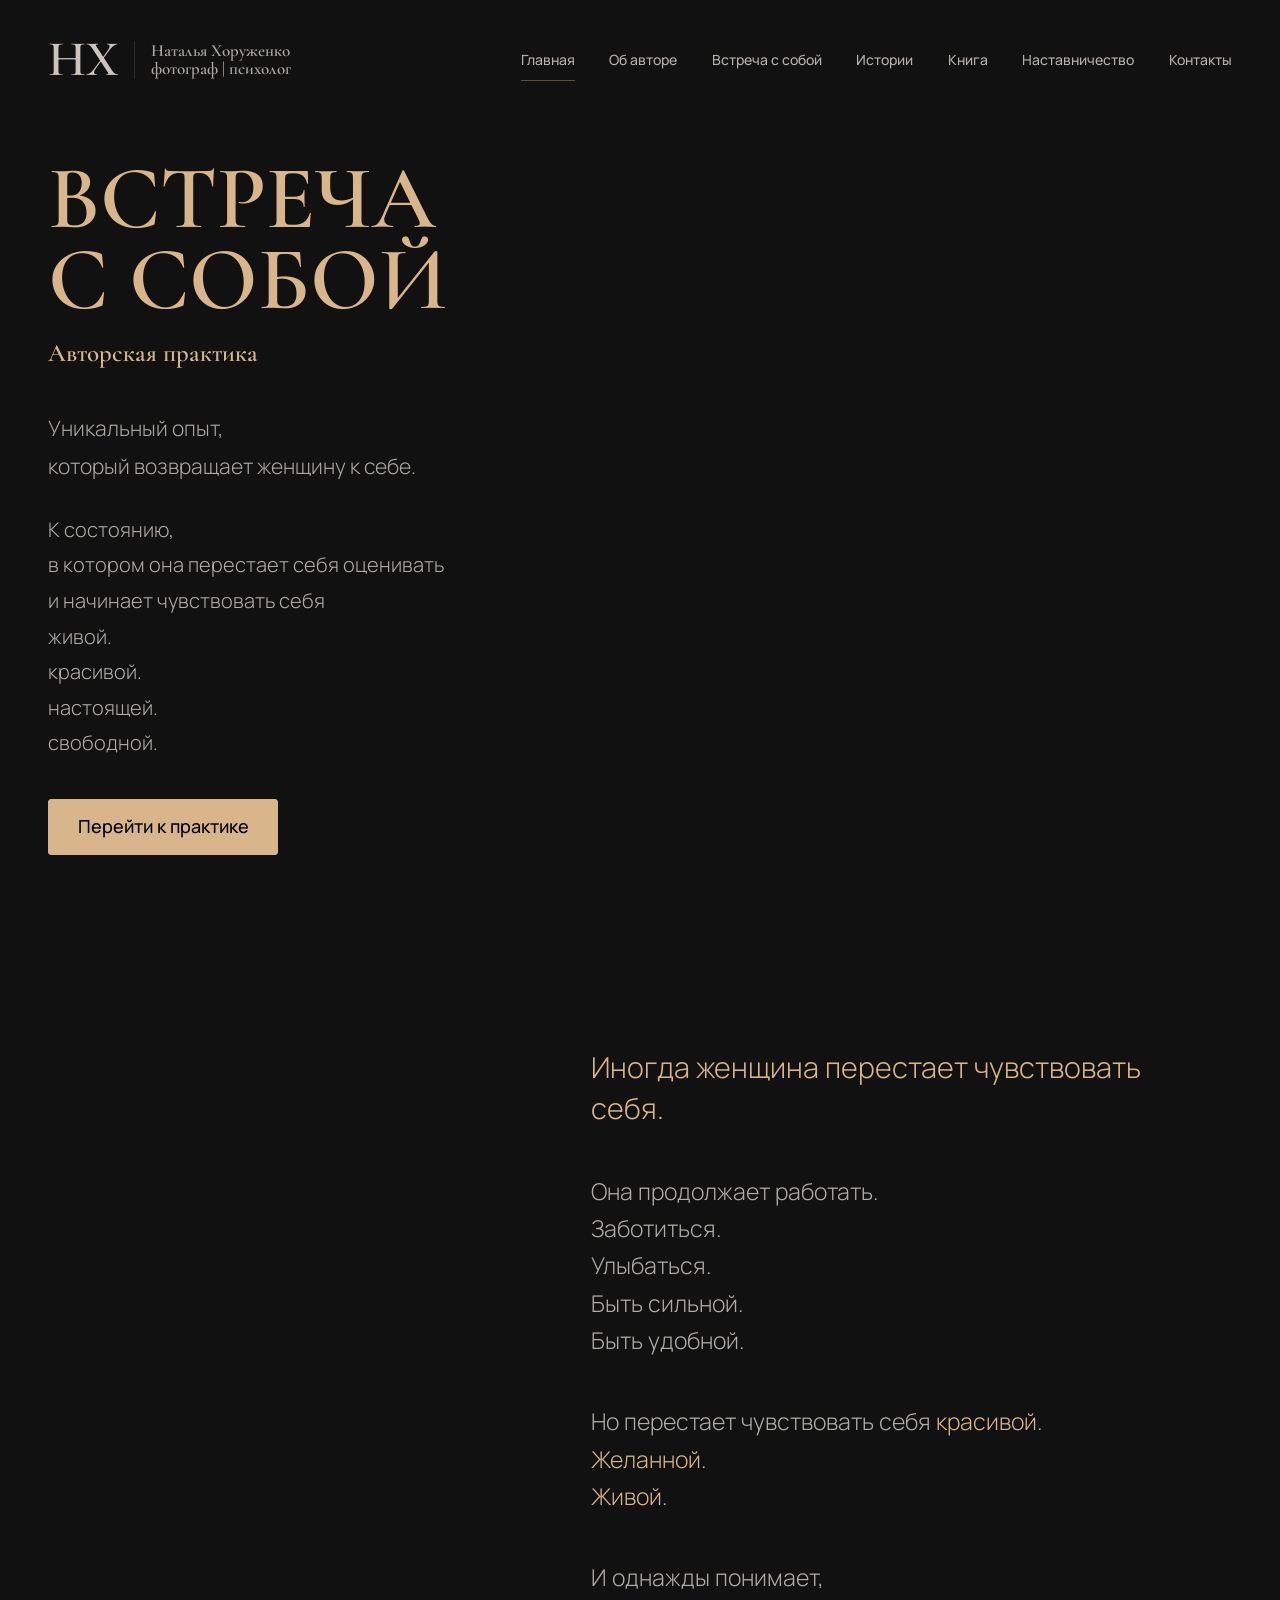
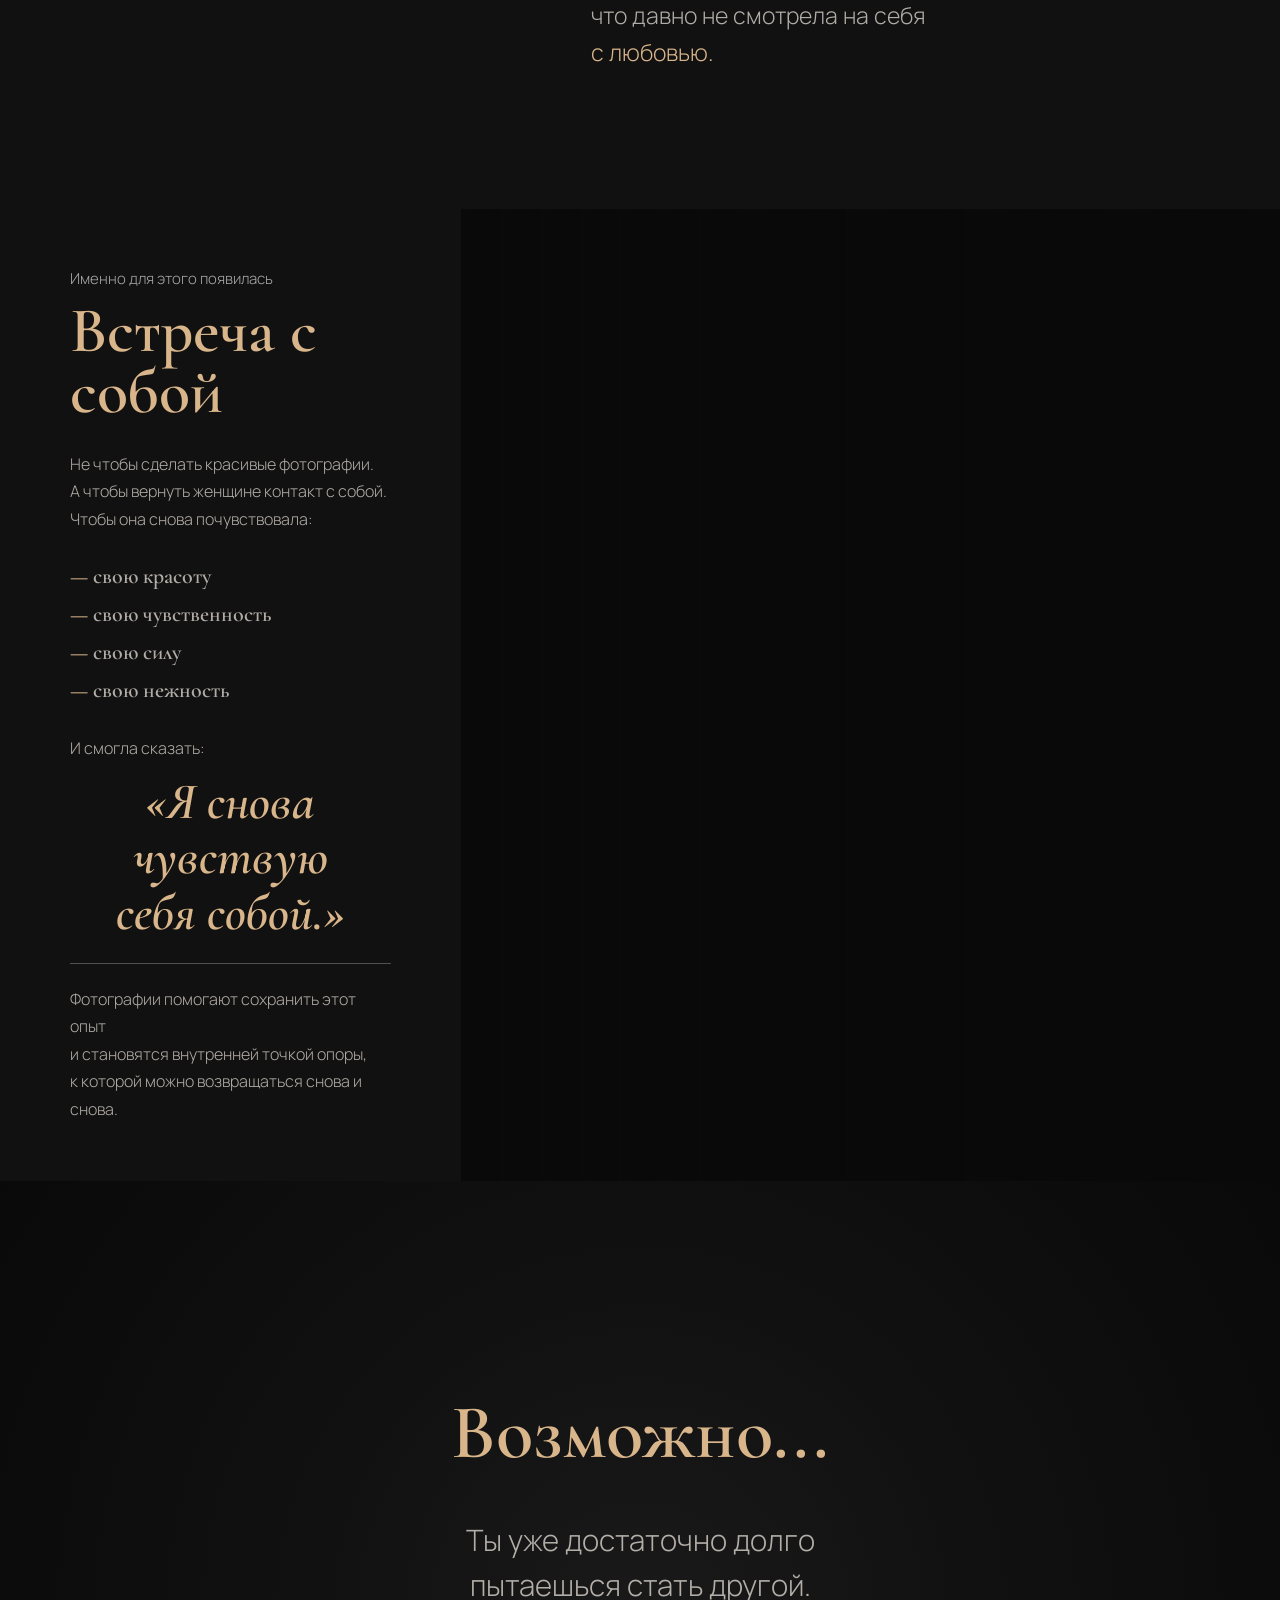
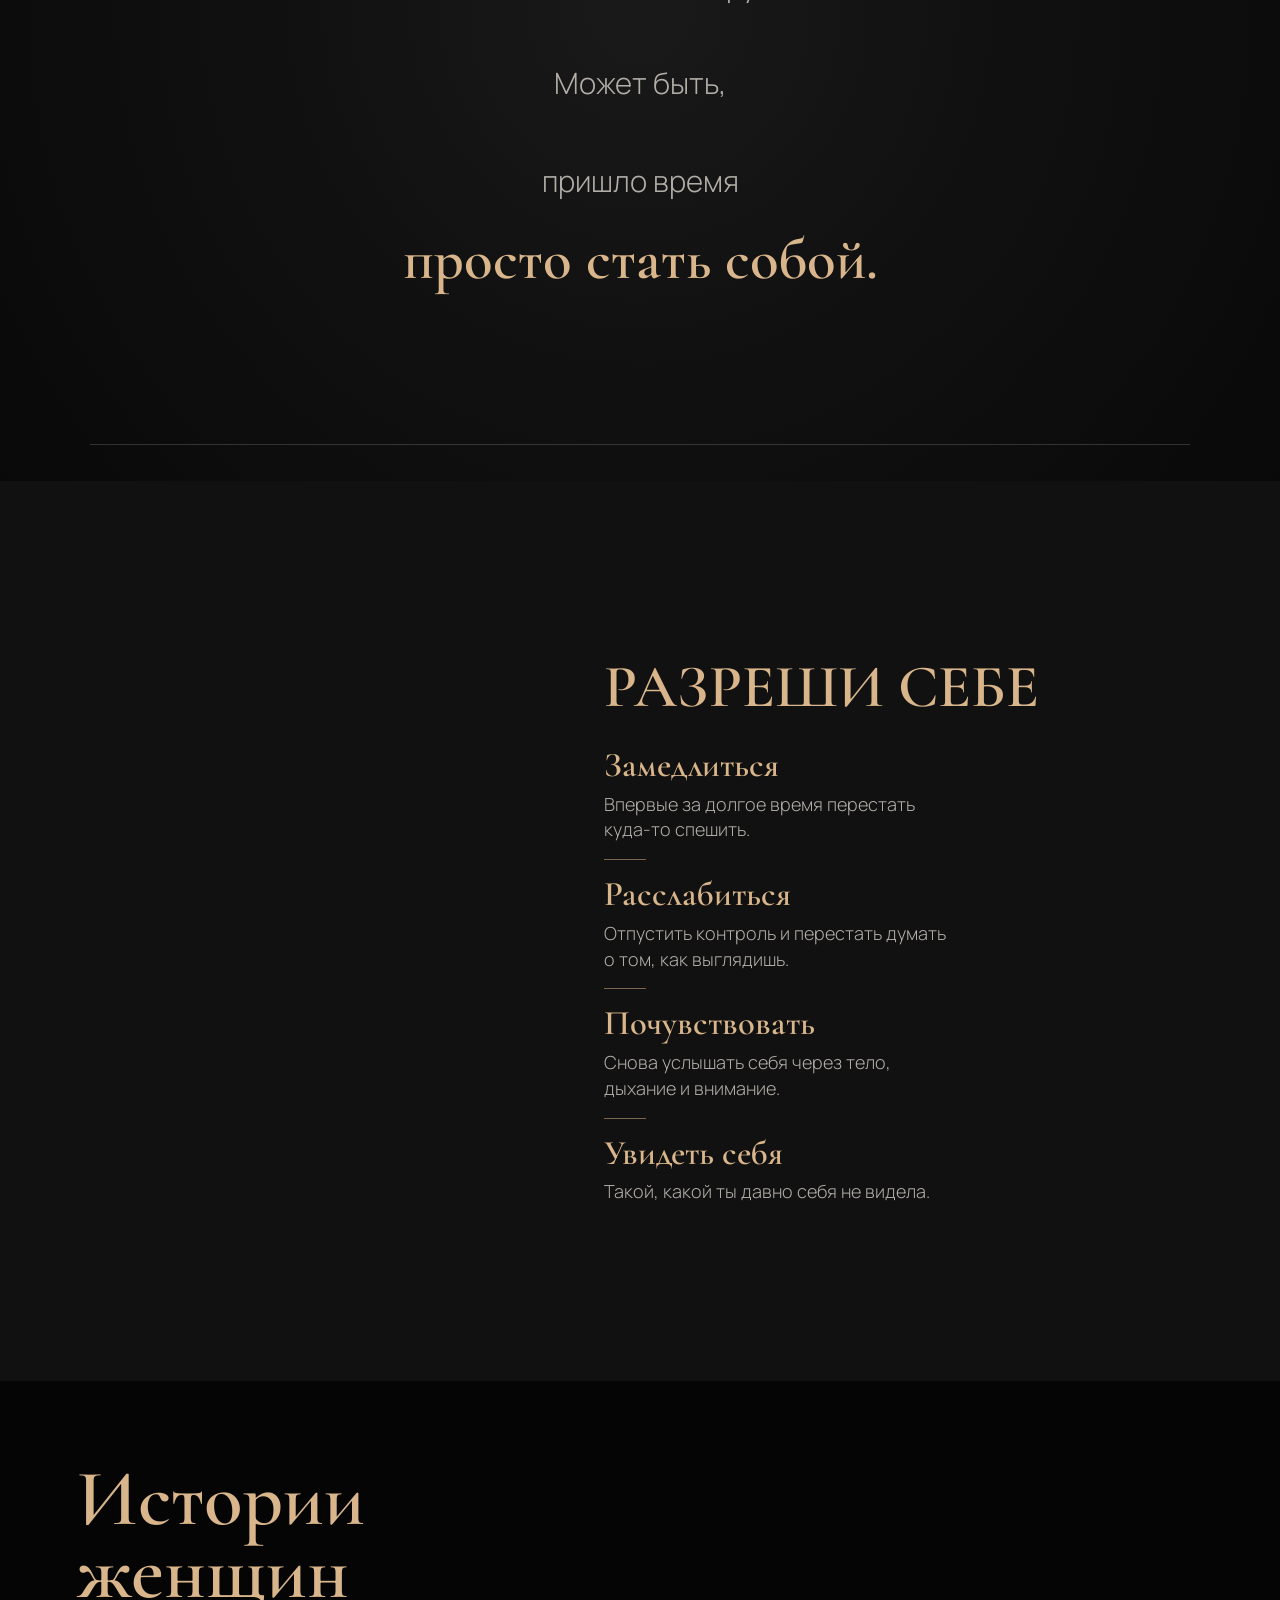
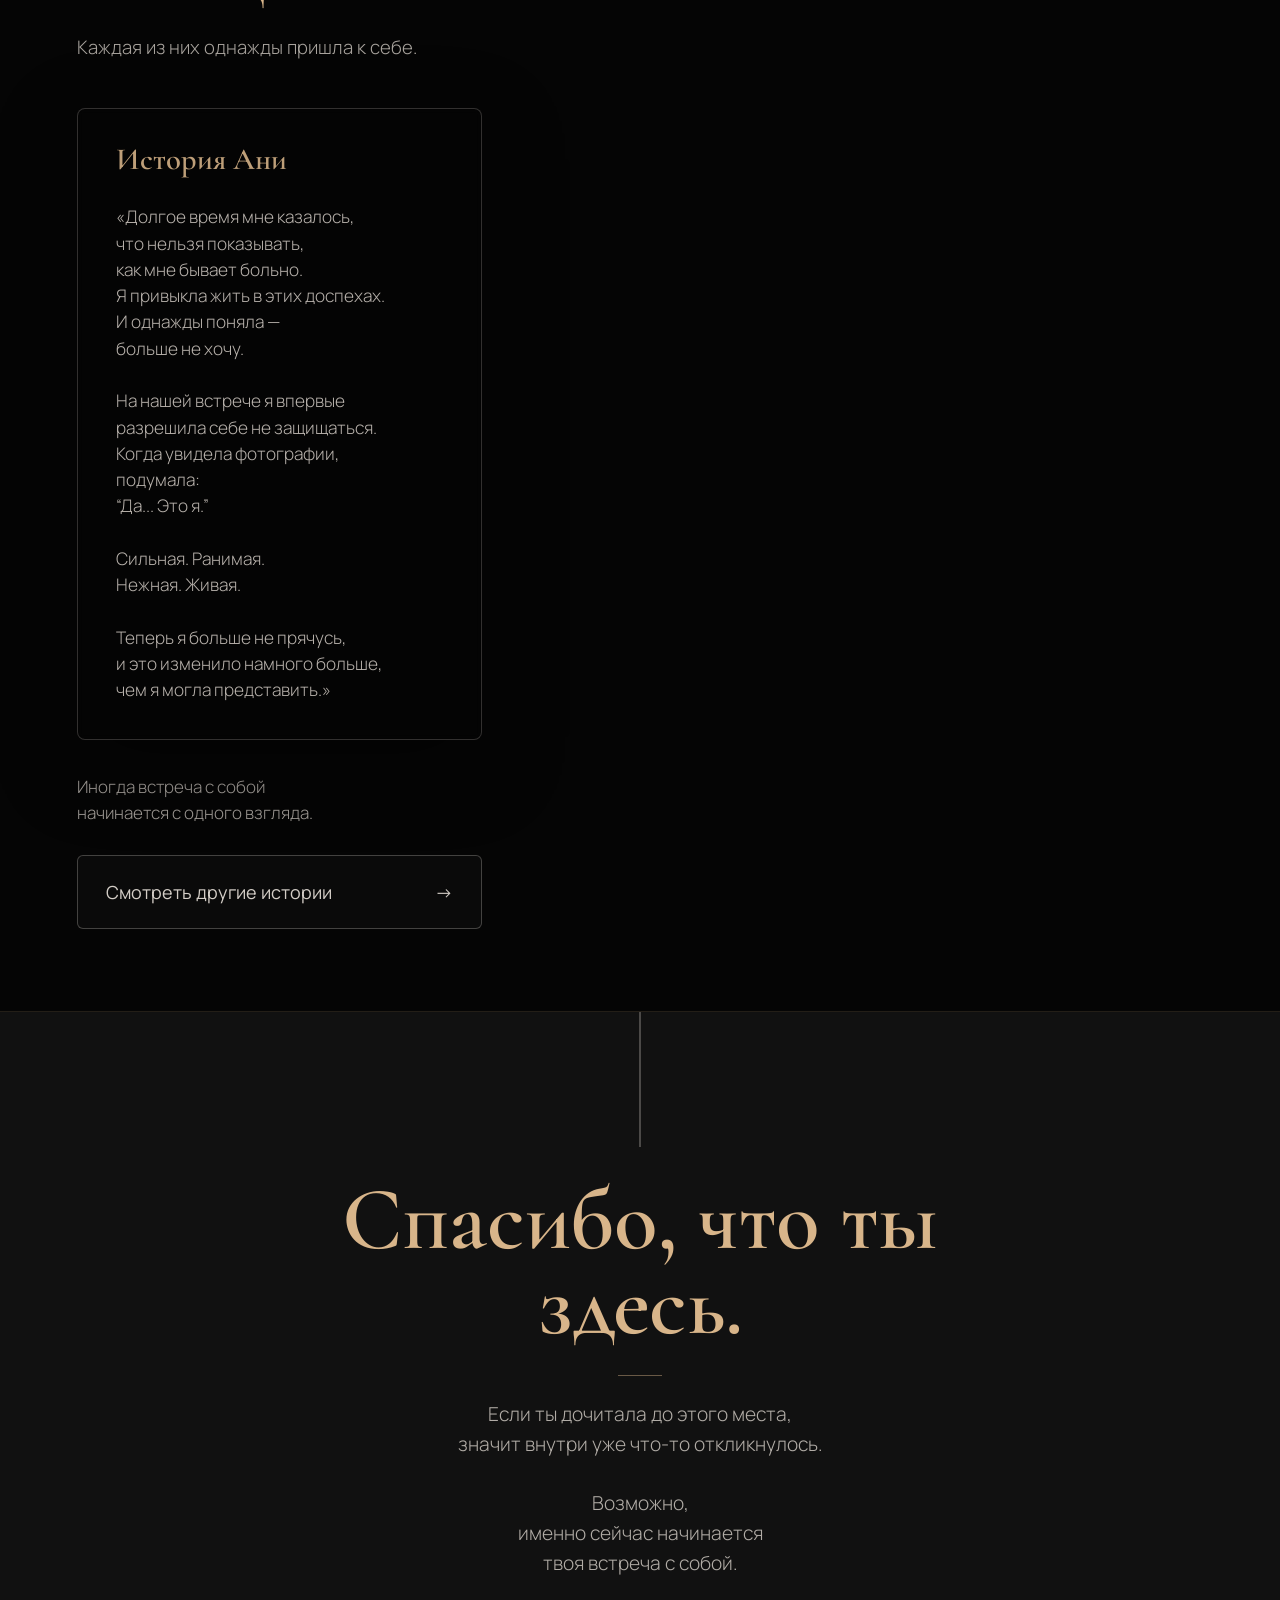
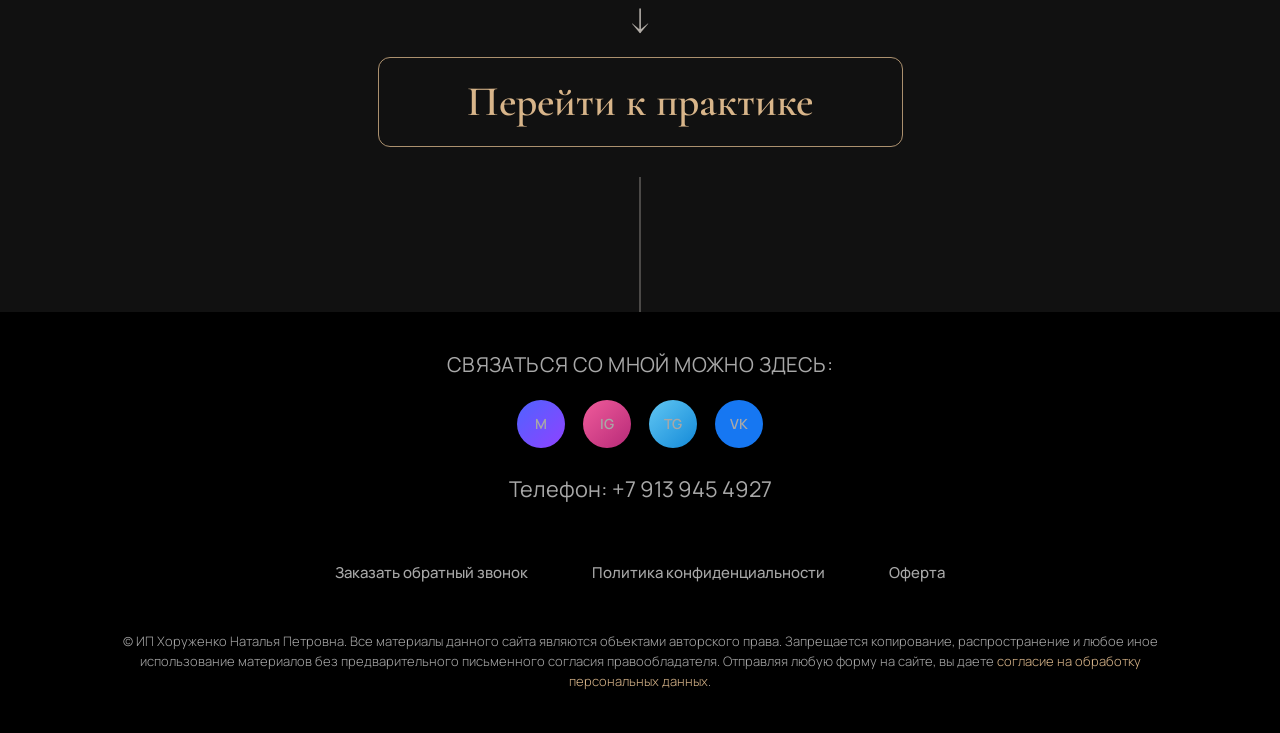
==== index.html @ 52cd9afb "Add files via upload" ====
<!doctype html>
<html lang="ru">
  <head>
    <meta charset="UTF-8" />
    <meta name="viewport" content="width=device-width, initial-scale=1.0" />
    <title>Sait2 | Встреча с собой</title>
    <link rel="preconnect" href="https://fonts.googleapis.com" />
    <link rel="preconnect" href="https://fonts.gstatic.com" crossorigin />
    <link href="https://fonts.googleapis.com/css2?family=Cormorant+Garamond:wght@600;700&family=Manrope:wght@300;400;500&display=swap" rel="stylesheet" />
    <script type="importmap">
      {
        "imports": {
          "react": "https://esm.sh/react@18.3.1",
          "react-dom/client": "https://esm.sh/react-dom@18.3.1/client"
        }
      }
    </script>
    <style>
      :root {
        --graphite: #111111;
        --gold: #d8b58a;
        --milk: #e9e2da;
        --muted: #a8a8a8;
        --line: #2a2a2a;
      }

      * {
        box-sizing: border-box;
      }

      html,
      body,
      #root {
        min-height: 100%;
        margin: 0;
        scroll-behavior: smooth;
      }

      body {
        background: var(--graphite);
        color: rgba(233, 226, 218, 0.84);
        font-family: "Manrope", Arial, sans-serif;
        overflow-x: hidden;
        overflow-y: auto;
      }

      a,
      button {
        font: inherit;
      }

      .site {
        background: var(--graphite);
        overflow-x: hidden;
      }

      .page {
        position: relative;
        min-height: 100vh;
        min-height: 100svh;
        overflow: hidden;
        background: var(--graphite);
      }

      .video-wrap,
      .video-wrap video,
      .video-wrap::after {
        position: absolute;
        inset: 0;
      }

      .video-wrap video {
        width: 100%;
        height: 100%;
        object-fit: cover;
        object-position: 52% 50%;
        filter: grayscale(1) contrast(1.08) brightness(0.8);
        transform: scale(1.02);
      }

      .video-wrap::after {
        content: "";
        background:
          linear-gradient(90deg, rgba(17, 17, 17, 0.96) 0%, rgba(17, 17, 17, 0.72) 30%, rgba(17, 17, 17, 0.26) 60%, rgba(17, 17, 17, 0.16) 100%),
          linear-gradient(180deg, rgba(17, 17, 17, 0.58) 0%, rgba(17, 17, 17, 0.22) 42%, rgba(17, 17, 17, 0.76) 100%);
      }

      .shell {
        position: relative;
        z-index: 1;
        min-height: 100vh;
        min-height: 100svh;
        padding: 38px 48px 54px;
        display: flex;
        flex-direction: column;
      }

      .header {
        display: grid;
        grid-template-columns: minmax(190px, 0.5fr) minmax(620px, 1.5fr);
        align-items: center;
        gap: 24px;
      }

      .brand {
        display: flex;
        align-items: center;
        gap: 16px;
        min-width: 0;
      }

      .mark {
        font-family: "Cormorant Garamond", Georgia, serif;
        font-size: clamp(38px, 4vw, 50px);
        font-weight: 600;
        line-height: 0.86;
        color: rgba(233, 226, 218, 0.86);
        letter-spacing: 0;
      }

      .brand-line {
        width: 1px;
        height: 38px;
        background: var(--line);
      }

      .brand-text {
        color: rgba(233, 226, 218, 0.72);
        font-family: "Cormorant Garamond", Georgia, serif;
        font-size: 17px;
        font-weight: 600;
        line-height: 1.05;
        max-width: 168px;
      }

      .nav {
        display: flex;
        justify-content: flex-end;
        align-items: center;
        gap: clamp(16px, 2.7vw, 48px);
      }

      .nav a {
        position: relative;
        color: rgba(233, 226, 218, 0.76);
        text-decoration: none;
        font-size: 14px;
        font-weight: 500;
        white-space: nowrap;
        transition: color 180ms ease;
      }

      .nav a:hover,
      .nav a:focus-visible {
        color: var(--gold);
      }

      .nav a:first-child::after {
        content: "";
        position: absolute;
        left: 0;
        right: 0;
        bottom: -12px;
        height: 1px;
        background: rgba(216, 181, 138, 0.38);
      }

      .hero {
        flex: 1;
        display: flex;
        align-items: center;
        padding-top: 78px;
      }

      .content {
        width: min(520px, 100%);
      }

      h1 {
        margin: 0 0 18px;
        color: var(--gold);
        font-family: "Cormorant Garamond", Georgia, serif;
        font-size: clamp(72px, 7vw, 96px);
        font-weight: 600;
        line-height: 0.9;
        letter-spacing: 0;
        text-transform: uppercase;
      }

      .subtitle {
        margin: 0 0 42px;
        color: var(--gold);
        font-family: "Cormorant Garamond", Georgia, serif;
        font-size: 25px;
        font-weight: 600;
        line-height: 1.2;
      }

      .lead {
        margin: 0 0 26px;
        color: rgba(233, 226, 218, 0.72);
        font-size: 21px;
        font-weight: 300;
        line-height: 1.8;
      }

      .poem {
        margin: 0 0 38px;
        color: rgba(233, 226, 218, 0.74);
        font-size: 20px;
        font-weight: 300;
        line-height: 1.78;
      }

      .story-button {
        display: inline-flex;
        align-items: center;
        justify-content: center;
        min-width: 230px;
        min-height: 56px;
        padding: 15px 28px;
        border: 1px solid var(--gold);
        border-radius: 3px;
        color: #000000;
        background: var(--gold);
        text-decoration: none;
        font-size: 18px;
        font-weight: 500;
        line-height: 1.2;
        transition: background 180ms ease, border-color 180ms ease;
      }

      .story-button:hover {
        background: #e2c49e;
        border-color: #e2c49e;
      }

      .story-section {
        position: relative;
        min-height: 100vh;
        min-height: 100svh;
        overflow: hidden;
        background: var(--graphite);
        display: flex;
        align-items: center;
        padding: 96px 48px;
      }

      .story-section::before {
        content: "";
        position: absolute;
        inset: 0;
        background-image: url("img/IMG_0503.jpg");
        background-size: cover;
        background-position: 50% 50%;
        filter: grayscale(1) contrast(1.04) brightness(0.72);
        transform: scale(1.01);
      }

      .story-section::after {
        content: "";
        position: absolute;
        inset: 0;
        background:
          linear-gradient(90deg, rgba(17, 17, 17, 0.16) 0%, rgba(17, 17, 17, 0.3) 34%, rgba(17, 17, 17, 0.82) 58%, rgba(17, 17, 17, 0.98) 100%),
          linear-gradient(180deg, rgba(17, 17, 17, 0.34) 0%, rgba(17, 17, 17, 0.14) 42%, rgba(17, 17, 17, 0.46) 100%);
      }

      .story-panel {
        position: relative;
        z-index: 1;
        width: min(590px, 100%);
        margin-left: auto;
        margin-right: 4vw;
        color: rgba(233, 226, 218, 0.74);
      }

      .story-section.with-animation .story-panel {
        opacity: 0;
        transform: translateY(38px);
        transition: opacity 900ms ease, transform 900ms ease;
      }

      .story-section.is-visible .story-panel {
        opacity: 1;
        transform: translateY(0);
      }

      .story-title {
        margin: 0 0 44px;
        color: var(--gold);
        font-family: "Manrope", Arial, sans-serif;
        font-size: clamp(27px, 2.25vw, 36px);
        font-weight: 300;
        line-height: 1.42;
      }

      .story-text {
        margin: 0;
        color: rgba(233, 226, 218, 0.74);
        font-size: clamp(22px, 1.8vw, 30px);
        font-weight: 300;
        line-height: 1.62;
      }

      .story-text + .story-text {
        margin-top: 44px;
      }

      .gold-line {
        color: var(--gold);
      }

      .practice-section {
        position: relative;
        min-height: 100vh;
        min-height: 100svh;
        overflow: hidden;
        background: var(--graphite);
        display: grid;
        grid-template-columns: minmax(390px, 36%) minmax(720px, 64%);
      }

      .practice-copy {
        position: relative;
        z-index: 1;
        display: flex;
        flex-direction: column;
        justify-content: center;
        padding: 58px 70px 58px 70px;
        background:
          linear-gradient(90deg, rgba(17, 17, 17, 1) 0%, rgba(17, 17, 17, 0.98) 78%, rgba(17, 17, 17, 0.86) 100%);
      }

      .practice-kicker {
        margin: 0 0 10px;
        color: var(--muted);
        font-size: 15px;
        font-weight: 300;
        line-height: 1.6;
      }

      .practice-title {
        margin: 0 0 28px;
        color: var(--gold);
        font-family: "Cormorant Garamond", Georgia, serif;
        font-size: clamp(56px, 5vw, 72px);
        font-weight: 600;
        line-height: 0.95;
      }

      .practice-text {
        margin: 0;
        color: rgba(233, 226, 218, 0.74);
        font-size: 16px;
        font-weight: 300;
        line-height: 1.72;
      }

      .practice-list {
        margin: 25px 0 26px;
        padding: 0;
        list-style: none;
        color: rgba(233, 226, 218, 0.74);
        font-family: "Cormorant Garamond", Georgia, serif;
        font-size: 22px;
        font-weight: 600;
        line-height: 1.72;
      }

      .practice-list li::before {
        content: "— ";
        color: var(--gold);
      }

      .practice-quote {
        width: min(440px, 100%);
        margin: 12px 0 22px;
        color: var(--gold);
        font-family: "Cormorant Garamond", Georgia, serif;
        font-size: clamp(42px, 4vw, 58px);
        font-weight: 600;
        font-style: italic;
        line-height: 1.08;
        text-align: center;
      }

      .practice-divider {
        width: min(100%, 500px);
        height: 1px;
        margin: 0 0 22px;
        background: rgba(233, 226, 218, 0.3);
      }

      .practice-image {
        position: relative;
        min-height: 100%;
        background-image: url("img/DSC08031.jpg");
        background-color: var(--graphite);
        background-size: auto 100%;
        background-repeat: no-repeat;
        background-position: right center;
        filter: grayscale(1) contrast(1.05) brightness(0.78);
      }

      .practice-image::after {
        content: "";
        position: absolute;
        inset: 0;
        background:
          linear-gradient(90deg, rgba(17, 17, 17, 0.62) 0%, rgba(17, 17, 17, 0.2) 34%, rgba(17, 17, 17, 0.08) 64%, rgba(17, 17, 17, 0.2) 100%),
          linear-gradient(180deg, rgba(17, 17, 17, 0.16) 0%, rgba(17, 17, 17, 0.02) 42%, rgba(17, 17, 17, 0.34) 100%);
      }

      .practice-section.with-animation .practice-copy {
        opacity: 0;
        transform: translateX(-34px);
        transition: opacity 900ms ease, transform 900ms ease;
      }

      .practice-section.with-animation .practice-image {
        opacity: 0.78;
        transform: scale(1.035);
        transition: opacity 1100ms ease, transform 1100ms ease;
      }

      .practice-section.is-visible .practice-copy,
      .practice-section.is-visible .practice-image {
        opacity: 1;
        transform: translateX(0) scale(1);
      }

      .reflection-section {
        position: relative;
        min-height: 100vh;
        min-height: 100svh;
        overflow: hidden;
        background:
          radial-gradient(circle at 50% 48%, rgba(42, 42, 42, 0.34) 0%, rgba(17, 17, 17, 0.82) 42%, #090909 100%),
          var(--graphite);
        display: flex;
        align-items: center;
        justify-content: center;
        padding: 96px 48px 72px;
      }

      .reflection-inner {
        position: relative;
        width: min(760px, 100%);
        text-align: center;
      }

      .reflection-title {
        margin: 0 0 48px;
        color: var(--gold);
        font-family: "Cormorant Garamond", Georgia, serif;
        font-size: clamp(64px, 6vw, 86px);
        font-weight: 600;
        line-height: 0.95;
      }

      .reflection-text {
        margin: 0;
        color: rgba(233, 226, 218, 0.74);
        font-size: clamp(27px, 2.3vw, 34px);
        font-weight: 300;
        line-height: 1.55;
      }

      .reflection-text + .reflection-text {
        margin-top: 52px;
      }

      .reflection-final {
        margin: 26px 0 0;
        color: var(--gold);
        font-family: "Cormorant Garamond", Georgia, serif;
        font-size: clamp(50px, 4.6vw, 68px);
        font-weight: 600;
        line-height: 1.02;
      }

      .reflection-line {
        position: absolute;
        left: 7vw;
        right: 7vw;
        bottom: 36px;
        height: 1px;
        background: rgba(233, 226, 218, 0.18);
      }

      .reflection-section.with-animation .reflection-inner {
        opacity: 0;
        transform: translateY(32px);
        transition: opacity 900ms ease, transform 900ms ease;
      }

      .reflection-section.is-visible .reflection-inner {
        opacity: 1;
        transform: translateY(0);
      }

      .permission-section {
        position: relative;
        min-height: 100vh;
        min-height: 100svh;
        overflow: hidden;
        background: var(--graphite);
        display: flex;
        align-items: center;
        justify-content: flex-end;
        padding: 58px 70px;
      }

      .permission-video,
      .permission-section::after {
        position: absolute;
        inset: 0;
      }

      .permission-video {
        width: 100%;
        height: 100%;
        object-fit: cover;
        object-position: 38% 50%;
        filter: grayscale(1) contrast(1.06) brightness(0.72);
      }

      .permission-section::after {
        content: "";
        background:
          linear-gradient(90deg, rgba(17, 17, 17, 0.1) 0%, rgba(17, 17, 17, 0.26) 36%, rgba(17, 17, 17, 0.88) 58%, rgba(17, 17, 17, 0.98) 100%),
          linear-gradient(180deg, rgba(17, 17, 17, 0.34) 0%, rgba(17, 17, 17, 0.1) 42%, rgba(17, 17, 17, 0.46) 100%);
      }

      .permission-panel {
        position: relative;
        z-index: 1;
        width: min(510px, 100%);
        margin-right: 7.5vw;
      }

      .permission-title {
        margin: 0 0 32px;
        color: var(--gold);
        font-family: "Cormorant Garamond", Georgia, serif;
        font-size: clamp(52px, 4.7vw, 68px);
        font-weight: 600;
        line-height: 0.95;
        letter-spacing: 0;
        text-transform: uppercase;
      }

      .permission-item {
        margin: 0;
      }

      .permission-item + .permission-item {
        margin-top: 18px;
      }

      .permission-divider {
        width: 42px;
        height: 1px;
        margin: 16px 0;
        background: rgba(216, 181, 138, 0.52);
      }

      .permission-heading {
        margin: 0 0 8px;
        color: var(--gold);
        font-family: "Cormorant Garamond", Georgia, serif;
        font-size: clamp(30px, 2.7vw, 39px);
        font-weight: 600;
        line-height: 1.05;
      }

      .permission-body {
        margin: 0;
        color: rgba(233, 226, 218, 0.74);
        font-size: 18px;
        font-weight: 300;
        line-height: 1.44;
      }

      .split-line {
        display: block;
      }

      .permission-section.with-animation .split-line {
        opacity: 0;
        transform: translateY(40px);
        transition:
          opacity 1.1s cubic-bezier(0.22, 1, 0.36, 1),
          transform 1.1s cubic-bezier(0.22, 1, 0.36, 1);
        transition-delay: calc(var(--line-index, 0) * 70ms);
      }

      .permission-section.is-visible .split-line {
        opacity: 1;
        transform: translateY(0);
      }

      .women-story-section {
        position: relative;
        min-height: 100vh;
        min-height: 100svh;
        display: flex;
        align-items: center;
        overflow: hidden;
        padding: 82px clamp(24px, 6vw, 86px);
        background: #050505;
        border-bottom: 1px solid rgba(216, 181, 138, 0.14);
      }

      .women-story-section::before {
        content: "";
        position: absolute;
        inset: 0;
        background-image: url("img/anya-story-photo-clean.jpg");
        background-repeat: no-repeat;
        background-size: contain;
        background-position: right center;
        filter: grayscale(1) contrast(1.08) brightness(0.58);
        transform: scale(1.01);
      }

      .women-story-section::after {
        content: "";
        position: absolute;
        inset: 0;
        background:
          linear-gradient(90deg, rgba(5, 5, 5, 0.98) 0%, rgba(5, 5, 5, 0.86) 34%, rgba(5, 5, 5, 0.34) 63%, rgba(5, 5, 5, 0.2) 100%),
          linear-gradient(180deg, rgba(5, 5, 5, 0.26) 0%, rgba(5, 5, 5, 0.05) 44%, rgba(5, 5, 5, 0.72) 100%);
      }

      .women-story-content {
        position: relative;
        z-index: 1;
        width: min(520px, 100%);
      }

      .women-story-title {
        margin: 0 0 24px;
        color: #D8B58A;
        font-family: "Cormorant Garamond", Georgia, serif;
        font-size: clamp(62px, 6.2vw, 90px);
        font-weight: 600;
        line-height: 0.92;
        letter-spacing: 0;
      }

      .women-story-lead {
        margin: 0 0 46px;
        color: rgba(233, 226, 218, 0.72);
        font-size: clamp(18px, 1.45vw, 22px);
        font-weight: 300;
        line-height: 1.55;
      }

      .women-story-card {
        width: min(405px, 100%);
        padding: 34px 38px 36px;
        border: 1px solid rgba(233, 226, 218, 0.2);
        border-radius: 8px;
        background: rgba(5, 5, 5, 0.56);
        box-shadow: 0 24px 80px rgba(0, 0, 0, 0.34);
        backdrop-filter: blur(4px);
      }

      .women-story-card-title {
        margin: 0 0 28px;
        color: rgba(216, 181, 138, 0.88);
        font-family: "Cormorant Garamond", Georgia, serif;
        font-size: clamp(30px, 2.4vw, 38px);
        font-weight: 600;
        line-height: 1.08;
      }

      .women-story-quote {
        margin: 0;
        color: rgba(233, 226, 218, 0.78);
        font-size: clamp(17px, 1.35vw, 21px);
        font-weight: 300;
        line-height: 1.52;
      }

      .women-story-note {
        margin: 34px 0 0;
        color: rgba(233, 226, 218, 0.68);
        font-size: clamp(17px, 1.3vw, 21px);
        font-weight: 300;
        line-height: 1.48;
      }

      .women-story-link {
        display: inline-flex;
        align-items: center;
        justify-content: space-between;
        gap: 28px;
        width: min(405px, 100%);
        min-height: 74px;
        margin-top: 30px;
        padding: 18px 28px;
        border: 1px solid rgba(233, 226, 218, 0.26);
        border-radius: 6px;
        color: rgba(233, 226, 218, 0.9);
        background: rgba(17, 17, 17, 0.52);
        text-decoration: none;
        font-size: 18px;
        font-weight: 400;
        transition: color 180ms ease, border-color 180ms ease, background 180ms ease;
      }

      .women-story-link:hover,
      .women-story-link:focus-visible {
        color: var(--gold);
        border-color: rgba(216, 181, 138, 0.72);
        background: rgba(17, 17, 17, 0.78);
      }

      .women-story-section.with-animation .women-story-content {
        opacity: 0;
        transform: translateY(34px);
        transition: opacity 900ms ease, transform 900ms ease;
      }

      .women-story-section.is-visible .women-story-content {
        opacity: 1;
        transform: translateY(0);
      }

      .closing-section {
        position: relative;
        min-height: 100vh;
        min-height: 100svh;
        display: grid;
        place-items: center;
        overflow: hidden;
        padding: 80px 24px;
        background: var(--graphite);
        text-align: center;
      }

      .closing-section::before,
      .closing-section::after {
        content: "";
        position: absolute;
        left: 50%;
        width: 1px;
        height: 15vh;
        background: rgba(233, 226, 218, 0.54);
        transform: translateX(-50%);
      }

      .closing-section::before {
        top: 0;
      }

      .closing-section::after {
        bottom: 0;
      }

      .closing-inner {
        width: min(760px, 100%);
      }

      .closing-title {
        margin: 0;
        color: var(--gold);
        font-family: "Cormorant Garamond", Georgia, serif;
        font-size: clamp(58px, 7vw, 92px);
        font-weight: 600;
        line-height: 0.95;
        letter-spacing: 0;
      }

      .closing-divider {
        width: 44px;
        height: 1px;
        margin: 28px auto 24px;
        background: rgba(216, 181, 138, 0.44);
      }

      .closing-text {
        margin: 0;
        color: rgba(233, 226, 218, 0.74);
        font-size: clamp(17px, 1.5vw, 21px);
        font-weight: 300;
        line-height: 1.55;
      }

      .closing-text + .closing-text {
        margin-top: 30px;
      }

      .closing-arrow {
        margin: 18px 0 18px;
        color: rgba(233, 226, 218, 0.74);
        font-family: "Cormorant Garamond", Georgia, serif;
        font-size: 42px;
        line-height: 1;
      }

      .closing-button {
        display: inline-flex;
        align-items: center;
        justify-content: center;
        width: min(525px, 100%);
        min-height: 90px;
        padding: 18px 34px;
        border: 1px solid rgba(216, 181, 138, 0.78);
        border-radius: 12px;
        color: var(--gold);
        background: transparent;
        font-family: "Cormorant Garamond", Georgia, serif;
        font-size: clamp(34px, 3.3vw, 46px);
        font-weight: 600;
        line-height: 1;
        text-decoration: none;
        transition: color 180ms ease, background 180ms ease, border-color 180ms ease;
      }

      .closing-button:hover,
      .closing-button:focus-visible {
        color: #000000;
        border-color: var(--gold);
        background: var(--gold);
      }

      .closing-note {
        margin: 30px 0 0;
        color: rgba(233, 226, 218, 0.7);
        font-size: 17px;
        font-weight: 300;
        line-height: 1.45;
      }

      .site-footer {
        background: #000000;
        padding: 38px clamp(20px, 8vw, 150px) 42px;
        color: #a8a8a8;
        text-align: center;
      }

      .footer-top {
        display: flex;
        flex-direction: column;
        gap: 26px;
        align-items: center;
        justify-content: center;
      }

      .footer-title {
        margin: 0 0 22px;
        color: #a8a8a8;
        font-size: clamp(18px, 1.6vw, 24px);
        font-weight: 400;
        letter-spacing: 0.02em;
        text-transform: uppercase;
      }

      .footer-socials {
        display: flex;
        align-items: center;
        justify-content: center;
        gap: 18px;
      }

      .social-link {
        display: inline-flex;
        align-items: center;
        justify-content: center;
        width: 48px;
        height: 48px;
        border-radius: 50%;
        color: #a8a8a8;
        text-decoration: none;
        font-size: 14px;
        font-weight: 600;
      }

      .social-link.is-purple {
        background: linear-gradient(135deg, #4f63ff, #8f42ff);
      }

      .social-link.is-pink {
        background: linear-gradient(135deg, #f05c9b, #b72a78);
      }

      .social-link.is-blue {
        background: linear-gradient(135deg, #61c7f3, #1389d8);
      }

      .social-link.is-vk {
        background: #1677f2;
      }

      .footer-phone {
        color: #a8a8a8;
        font-size: clamp(18px, 1.7vw, 22px);
        font-weight: 400;
        white-space: nowrap;
        text-align: center;
      }

      .footer-actions {
        display: flex;
        justify-content: center;
        align-items: center;
        gap: clamp(26px, 5vw, 110px);
        margin-top: 58px;
        width: 100%;
      }

      .footer-text-button {
        padding: 0;
        border: 0;
        color: #a8a8a8;
        background: transparent;
        font-size: 15px;
        font-weight: 500;
        cursor: pointer;
        text-decoration: none;
        transition: color 180ms ease;
      }

      .footer-text-button:hover,
      .footer-text-button:focus-visible {
        color: var(--gold);
      }

      .footer-copy {
        max-width: 1180px;
        margin: 48px auto 0;
        color: #a8a8a8;
        font-size: 13px;
        font-weight: 300;
        line-height: 1.55;
        text-align: center;
      }

      .footer-consent-button {
        padding: 0;
        border: 0;
        color: var(--gold);
        background: transparent;
        font: inherit;
        cursor: pointer;
        text-decoration: none;
        transition: color 180ms ease;
      }

      .footer-consent-button:hover,
      .footer-consent-button:focus-visible {
        color: var(--gold);
        text-decoration: underline;
        text-underline-offset: 3px;
      }

      .callback-overlay {
        position: fixed;
        inset: 0;
        z-index: 100;
        display: flex;
        align-items: center;
        justify-content: center;
        padding: 24px;
        background: rgba(0, 0, 0, 0.72);
      }

      .callback-modal {
        position: relative;
        width: min(560px, 100%);
        max-height: min(92svh, 860px);
        overflow-y: auto;
        padding: 44px 46px 40px;
        background: #ffffff;
        color: #000000;
        box-shadow: 0 24px 90px rgba(0, 0, 0, 0.42);
      }

      .callback-close {
        position: absolute;
        top: 14px;
        right: 16px;
        width: 38px;
        height: 38px;
        border: 0;
        background: transparent;
        color: #000000;
        font-size: 34px;
        line-height: 1;
        cursor: pointer;
      }

      .callback-title {
        margin: 0 0 28px;
        color: #000000;
        font-size: clamp(30px, 4.2vw, 38px);
        font-weight: 400;
        line-height: 1.15;
        text-align: center;
      }

      .callback-form {
        display: grid;
        gap: 16px;
      }

      .callback-field {
        display: grid;
        gap: 7px;
      }

      .callback-label {
        color: #000000;
        font-size: 16px;
        font-weight: 400;
      }

      .callback-input,
      .callback-select {
        width: 100%;
        min-height: 60px;
        border: 1px solid #cfcfcf;
        border-radius: 4px;
        padding: 0 20px;
        background: #ffffff;
        color: #000000;
        font-size: 16px;
        outline: none;
      }

      .callback-input::placeholder {
        color: #8c8c8c;
      }

      .callback-input:focus,
      .callback-select:focus {
        border-color: #000000;
      }

      .callback-phone-row {
        display: grid;
        grid-template-columns: minmax(150px, 0.42fr) minmax(170px, 1fr);
        gap: 10px;
      }

      .callback-error {
        min-height: 16px;
        color: #b00020;
        font-size: 12px;
        line-height: 1.35;
      }

      .callback-submit {
        min-height: 60px;
        border: 0;
        border-radius: 4px;
        background: #000000;
        color: #ffffff;
        font-size: 16px;
        font-weight: 700;
        cursor: pointer;
        transition: background 180ms ease, transform 180ms ease;
      }

      .callback-submit:hover,
      .callback-submit:focus-visible {
        background: #242424;
      }

      .callback-submit:active {
        transform: translateY(1px);
      }

      .callback-note {
        margin: 2px 0 0;
        color: #5f5f5f;
        font-size: 12px;
        line-height: 1.45;
        text-align: center;
      }

      @media (max-width: 1180px) {
        .header {
          grid-template-columns: 1fr;
          gap: 28px;
        }

        .nav {
          justify-content: flex-start;
          gap: 20px 34px;
          flex-wrap: wrap;
        }
      }

      @media (max-width: 980px) {
        .shell {
          padding: 28px 28px 40px;
        }

        .header {
          grid-template-columns: 1fr;
          gap: 26px;
        }

        .nav {
          justify-content: flex-start;
          flex-wrap: wrap;
        }

        .hero {
          align-items: flex-end;
          padding-top: 68px;
        }

        .story-section {
          padding: 78px 28px;
        }

        .story-panel {
          width: min(560px, 100%);
          margin-right: 0;
        }

        .story-section::after {
          background:
            linear-gradient(90deg, rgba(17, 17, 17, 0.36) 0%, rgba(17, 17, 17, 0.56) 42%, rgba(17, 17, 17, 0.9) 100%),
            linear-gradient(180deg, rgba(17, 17, 17, 0.2) 0%, rgba(17, 17, 17, 0.3) 44%, rgba(17, 17, 17, 0.78) 100%);
        }

        .practice-section {
          grid-template-columns: 1fr;
        }

        .practice-copy {
          min-height: 58vh;
          padding: 66px 28px;
        }

        .practice-image {
          min-height: 58vh;
          background-size: auto 100%;
          background-position: right center;
        }

        .women-story-section {
          align-items: flex-end;
          padding: 78px 28px 54px;
        }

        .women-story-section::before {
          background-size: contain;
          background-position: 62% center;
        }

        .women-story-section::after {
          background:
            linear-gradient(90deg, rgba(5, 5, 5, 0.82) 0%, rgba(5, 5, 5, 0.62) 48%, rgba(5, 5, 5, 0.32) 100%),
            linear-gradient(180deg, rgba(5, 5, 5, 0.3) 0%, rgba(5, 5, 5, 0.42) 42%, rgba(5, 5, 5, 0.94) 100%);
        }
      }

      @media (min-width: 981px) and (max-height: 790px) {
        .shell {
          padding-top: 30px;
          padding-bottom: 34px;
        }

        .hero {
          padding-top: 46px;
          align-items: flex-start;
        }

        h1 {
          font-size: clamp(66px, 6.2vw, 88px);
          margin-bottom: 12px;
        }

        .subtitle {
          margin-bottom: 24px;
          font-size: 23px;
        }

        .lead {
          margin-bottom: 18px;
          font-size: 19px;
          line-height: 1.62;
        }

        .poem {
          margin-bottom: 26px;
          font-size: 18px;
          line-height: 1.58;
        }

        .story-button {
          min-height: 52px;
        }

        .story-section {
          padding-top: 68px;
          padding-bottom: 68px;
        }

        .story-title {
          margin-bottom: 30px;
          font-size: 27px;
        }

        .story-text {
          font-size: 22px;
          line-height: 1.48;
        }

        .practice-copy {
          padding-top: 54px;
          padding-bottom: 54px;
        }

        .practice-title {
          margin-bottom: 24px;
          font-size: 54px;
        }

        .practice-text {
          font-size: 17px;
          line-height: 1.58;
        }

        .practice-list {
          margin: 22px 0;
          font-size: 22px;
          line-height: 1.55;
        }

        .practice-quote {
          margin-top: 12px;
          font-size: 42px;
        }

        .women-story-section {
          padding-top: 58px;
          padding-bottom: 46px;
        }

        .women-story-lead {
          margin-bottom: 28px;
        }

        .women-story-card {
          padding-top: 28px;
          padding-bottom: 30px;
        }

      }

      @media (max-width: 620px) {
        html,
        body,
        #root {
          min-height: 100svh;
        }

        body {
          overflow-x: hidden;
          overflow-y: auto;
          -webkit-overflow-scrolling: touch;
        }

        .page {
          min-height: 100svh;
          overflow-x: hidden;
          overflow-y: hidden;
        }

        .shell {
          min-height: 100svh;
          padding: 18px 18px 26px;
        }

        .header {
          gap: 22px;
        }

        .brand {
          gap: 14px;
        }

        .mark {
          font-size: 38px;
        }

        .brand-line {
          height: 34px;
        }

        .brand-text {
          font-size: 14px;
        }

        .nav {
          display: flex;
          gap: 10px 18px;
          width: 100%;
          padding-bottom: 2px;
        }

        .nav a {
          min-width: 0;
          font-size: 12px;
          line-height: 1.2;
          white-space: normal;
        }

        .nav a:first-child::after {
          bottom: -6px;
        }

        .women-story-section {
          min-height: 100svh;
          padding: 62px 18px 34px;
        }

        .women-story-section::before {
          background-position: 58% center;
          filter: grayscale(1) contrast(1.08) brightness(0.46);
        }

        .women-story-section::after {
          background:
            linear-gradient(90deg, rgba(5, 5, 5, 0.76) 0%, rgba(5, 5, 5, 0.58) 100%),
            linear-gradient(180deg, rgba(5, 5, 5, 0.18) 0%, rgba(5, 5, 5, 0.52) 34%, rgba(5, 5, 5, 0.98) 100%);
        }

        .women-story-title {
          margin-bottom: 18px;
          font-size: clamp(45px, 14vw, 58px);
        }

        .women-story-lead {
          margin-bottom: 24px;
          font-size: 15px;
        }

        .women-story-card {
          padding: 24px 22px 26px;
        }

        .women-story-card-title {
          margin-bottom: 20px;
          font-size: 28px;
        }

        .women-story-quote {
          font-size: 15px;
          line-height: 1.48;
        }

        .women-story-note {
          margin-top: 24px;
          font-size: 15px;
        }

        .women-story-link {
          min-height: 60px;
          margin-top: 22px;
          padding: 14px 18px;
          font-size: 15px;
        }

        .video-wrap video {
          object-position: 66% 50%;
        }

        .video-wrap::after {
          background:
            linear-gradient(90deg, rgba(17, 17, 17, 0.98) 0%, rgba(17, 17, 17, 0.84) 58%, rgba(17, 17, 17, 0.56) 100%),
            linear-gradient(180deg, rgba(17, 17, 17, 0.62) 0%, rgba(17, 17, 17, 0.34) 36%, rgba(17, 17, 17, 0.92) 100%);
        }

        .hero {
          flex: 1;
          align-items: flex-end;
          padding-top: 38px;
        }

        .content {
          width: 100%;
          max-width: 350px;
        }

        h1 {
          margin-bottom: 12px;
          font-size: clamp(46px, 14.5vw, 64px);
          line-height: 0.9;
        }

        .subtitle {
          margin-bottom: 20px;
          font-size: 21px;
        }

        .lead,
        .poem {
          font-size: 16px;
          line-height: 1.56;
        }

        .lead {
          margin-bottom: 14px;
        }

        .poem {
          margin-bottom: 24px;
        }

        .story-button {
          min-width: 210px;
          min-height: 50px;
          padding: 14px 24px;
          font-size: 16px;
        }

        .story-section {
          min-height: 100svh;
          align-items: flex-end;
          padding: 76px 18px 44px;
        }

        .story-section::before {
          background-position: 30% 50%;
        }

        .story-section::after {
          background:
            linear-gradient(90deg, rgba(17, 17, 17, 0.44) 0%, rgba(17, 17, 17, 0.66) 42%, rgba(17, 17, 17, 0.94) 100%),
            linear-gradient(180deg, rgba(17, 17, 17, 0.24) 0%, rgba(17, 17, 17, 0.46) 36%, rgba(17, 17, 17, 0.96) 100%);
        }

        .story-panel {
          margin: 0;
          width: 100%;
          max-width: 360px;
        }

        .story-title {
          margin-bottom: 28px;
          font-size: 23px;
          line-height: 1.42;
        }

        .story-text {
          font-size: 18px;
          line-height: 1.58;
        }

        .story-text + .story-text {
          margin-top: 28px;
        }

        .practice-section {
          display: flex;
          flex-direction: column-reverse;
          min-height: auto;
        }

        .practice-image {
          min-height: 46svh;
          background-size: auto 100%;
          background-position: right center;
        }

        .practice-copy {
          min-height: auto;
          padding: 44px 18px 52px;
        }

        .practice-kicker {
          margin-bottom: 10px;
          font-size: 13px;
        }

        .practice-title {
          margin-bottom: 22px;
          font-size: clamp(44px, 13vw, 58px);
        }

        .practice-text {
          font-size: 15px;
          line-height: 1.6;
        }

        .practice-list {
          margin: 22px 0;
          font-size: 20px;
          line-height: 1.52;
        }

        .practice-quote {
          margin: 14px 0 20px;
          font-size: clamp(34px, 10vw, 46px);
          text-align: left;
        }

        .practice-divider {
          margin-bottom: 20px;
        }

        .reflection-section {
          min-height: 100svh;
          padding: 76px 20px 54px;
        }

        .reflection-inner {
          width: min(350px, 100%);
        }

        .reflection-title {
          margin-bottom: 34px;
          font-size: clamp(50px, 14vw, 66px);
        }

        .reflection-text {
          font-size: 22px;
          line-height: 1.52;
        }

        .reflection-text + .reflection-text {
          margin-top: 34px;
        }

        .reflection-final {
          margin-top: 18px;
          font-size: clamp(36px, 11vw, 48px);
        }

        .reflection-line {
          left: 18px;
          right: 18px;
          bottom: 28px;
        }

        .permission-section {
          min-height: 100svh;
          align-items: flex-end;
          justify-content: flex-start;
          padding: 72px 18px 44px;
        }

        .permission-video {
          object-position: 35% 50%;
        }

        .permission-section::after {
          background:
            linear-gradient(90deg, rgba(17, 17, 17, 0.32) 0%, rgba(17, 17, 17, 0.58) 44%, rgba(17, 17, 17, 0.96) 100%),
            linear-gradient(180deg, rgba(17, 17, 17, 0.2) 0%, rgba(17, 17, 17, 0.42) 38%, rgba(17, 17, 17, 0.96) 100%);
        }

        .permission-panel {
          width: min(350px, 100%);
          margin: 0;
        }

        .permission-title {
          margin-bottom: 34px;
          font-size: clamp(42px, 12.5vw, 56px);
        }

        .permission-heading {
          font-size: 31px;
        }

        .permission-body {
          font-size: 16px;
          line-height: 1.5;
        }

        .permission-item + .permission-item {
          margin-top: 22px;
        }

        .permission-divider {
          margin: 18px 0;
        }

        .closing-section {
          min-height: 100svh;
          padding: 74px 18px;
        }

        .closing-section::before,
        .closing-section::after {
          height: 10vh;
        }

        .closing-button {
          min-height: 68px;
          border-radius: 9px;
        }

        .site-footer {
          padding: 34px 18px 36px;
        }

        .footer-top,
        .footer-actions {
          display: flex;
          flex-direction: column;
          align-items: center;
          gap: 24px;
          text-align: center;
        }

        .footer-actions {
          margin-top: 52px;
        }

        .callback-modal {
          padding: 38px 24px 30px;
        }

        .callback-phone-row {
          grid-template-columns: 1fr;
        }
      }

      @media (max-width: 380px) {
        .shell {
          padding: 16px 15px 22px;
        }

        .nav {
          gap: 9px 14px;
        }

        h1 {
          font-size: 44px;
        }

        .lead,
        .poem {
          font-size: 15px;
          line-height: 1.5;
        }

        .story-button {
          min-width: 196px;
          min-height: 48px;
          font-size: 15px;
        }

        .story-section {
          padding-left: 15px;
          padding-right: 15px;
        }

        .story-title {
          font-size: 21px;
        }

        .story-text {
          font-size: 17px;
          line-height: 1.54;
        }

        .practice-copy {
          padding-left: 15px;
          padding-right: 15px;
        }

        .practice-image {
          min-height: 42svh;
        }

        .practice-title {
          font-size: 42px;
        }

        .practice-list {
          font-size: 18px;
        }

        .practice-quote {
          font-size: 34px;
        }

        .reflection-section {
          padding-left: 15px;
          padding-right: 15px;
        }

        .reflection-title {
          font-size: 48px;
        }

        .reflection-text {
          font-size: 20px;
        }

        .reflection-final {
          font-size: 36px;
        }

        .permission-section {
          padding-left: 15px;
          padding-right: 15px;
        }

        .permission-title {
          font-size: 39px;
        }

        .permission-heading {
          font-size: 28px;
        }

        .permission-body {
          font-size: 15px;
        }
      }

      @media (max-width: 620px) and (max-height: 740px) {
        .shell {
          padding-top: 14px;
          padding-bottom: 18px;
        }

        .header {
          gap: 16px;
        }

        .mark {
          font-size: 34px;
        }

        .brand-line {
          height: 30px;
        }

        .brand-text {
          font-size: 13px;
        }

        .nav {
          gap: 8px 14px;
        }

        .nav a {
          font-size: 11px;
        }

        .hero {
          padding-top: 22px;
        }

        h1 {
          margin-bottom: 8px;
          font-size: clamp(40px, 13vw, 54px);
        }

        .subtitle {
          margin-bottom: 14px;
          font-size: 19px;
        }

        .lead {
          margin-bottom: 10px;
        }

        .lead,
        .poem {
          font-size: 14px;
          line-height: 1.42;
        }

        .poem {
          margin-bottom: 16px;
        }

        .story-button {
          min-height: 44px;
          padding: 12px 20px;
          font-size: 14px;
        }

        .story-section {
          padding-top: 54px;
          padding-bottom: 28px;
        }

        .story-title {
          margin-bottom: 20px;
          font-size: 19px;
        }

        .story-text {
          font-size: 15px;
          line-height: 1.46;
        }

        .story-text + .story-text {
          margin-top: 20px;
        }

        .practice-image {
          min-height: 34svh;
        }

        .practice-copy {
          padding-top: 34px;
          padding-bottom: 38px;
        }

        .practice-title {
          margin-bottom: 16px;
          font-size: 38px;
        }

        .practice-text {
          font-size: 14px;
          line-height: 1.48;
        }

        .practice-list {
          margin: 16px 0;
          font-size: 17px;
          line-height: 1.44;
        }

        .practice-quote {
          margin-bottom: 16px;
          font-size: 31px;
        }

        .reflection-section {
          padding-top: 50px;
          padding-bottom: 42px;
        }

        .reflection-title {
          margin-bottom: 24px;
          font-size: 42px;
        }

        .reflection-text {
          font-size: 18px;
          line-height: 1.46;
        }

        .reflection-text + .reflection-text {
          margin-top: 24px;
        }

        .reflection-final {
          margin-top: 14px;
          font-size: 32px;
        }

        .reflection-line {
          bottom: 20px;
        }

        .permission-section {
          padding-top: 42px;
          padding-bottom: 30px;
        }

        .permission-title {
          margin-bottom: 22px;
          font-size: 34px;
        }

        .permission-heading {
          margin-bottom: 6px;
          font-size: 24px;
        }

        .permission-body {
          font-size: 13px;
          line-height: 1.38;
        }

        .permission-item + .permission-item {
          margin-top: 16px;
        }

        .permission-divider {
          width: 38px;
          margin: 13px 0;
        }
      }
    </style>
  </head>
  <body>
    <div id="root">
      <main class="site">
      <section class="page" id="top">
        <div class="video-wrap" aria-hidden="true">
          <video src="Для главной.mp4" autoplay muted loop playsinline poster="img/главная.jpg"></video>
        </div>
        <div class="shell">
          <header class="header">
            <div class="brand">
              <div class="mark">HX</div>
              <div class="brand-line" aria-hidden="true"></div>
              <div class="brand-text">Наталья Хоруженко<br />фотограф | психолог</div>
            </div>
            <nav class="nav" aria-label="Основное меню">
              <a href="#top">Главная</a>
              <a href="about.html">Об авторе</a>
              <a href="meeting-yourself.html">Встреча с собой</a>
              <a href="#stories">Истории</a>
              <a href="book.html">Книга</a>
              <a href="#practice">Наставничество</a>
              <a href="contacts.html">Контакты</a>
            </nav>
          </header>
          <section class="hero">
              <div class="content">
              <h1>Встреча<br />с собой</h1>
              <p class="subtitle">Авторская практика</p>
              <p class="lead">Уникальный опыт,<br />который возвращает женщину к себе.</p>
              <p class="poem">К состоянию,<br />в котором она перестает себя оценивать<br />и начинает чувствовать себя<br />живой.<br />красивой.<br />настоящей.<br />свободной.</p>
              <a class="story-button" href="meeting-yourself.html">Перейти к практике</a>
            </div>
          </section>
        </div>
      </section>
      <section class="story-section" id="stories">
        <div class="story-panel">
          <h2 class="story-title">Иногда женщина перестает чувствовать себя.</h2>
          <p class="story-text">Она продолжает работать.<br />Заботиться.<br />Улыбаться.<br />Быть сильной.<br />Быть удобной.</p>
          <p class="story-text">Но перестает чувствовать себя <span class="gold-line">красивой.</span><br /><span class="gold-line">Желанной.</span><br /><span class="gold-line">Живой.</span></p>
          <p class="story-text">И однажды понимает,<br />что давно не смотрела на себя<br /><span class="gold-line">с любовью.</span></p>
        </div>
      </section>
      <section class="practice-section" id="practice">
        <div class="practice-copy">
          <p class="practice-kicker">Именно для этого появилась</p>
          <h2 class="practice-title">Встреча с собой</h2>
          <p class="practice-text">Не чтобы сделать красивые фотографии.<br />А чтобы вернуть женщине контакт с собой.</p>
          <p class="practice-text">Чтобы она снова почувствовала:</p>
          <ul class="practice-list">
            <li>свою красоту</li>
            <li>свою чувственность</li>
            <li>свою силу</li>
            <li>свою нежность</li>
          </ul>
          <p class="practice-text">И смогла сказать:</p>
          <blockquote class="practice-quote">«Я снова чувствую<br />себя собой.»</blockquote>
          <div class="practice-divider" aria-hidden="true"></div>
          <p class="practice-text">Фотографии помогают сохранить этот опыт<br />и становятся внутренней точкой опоры,<br />к которой можно возвращаться снова и снова.</p>
        </div>
        <div class="practice-image" aria-hidden="true"></div>
      </section>
      <section class="reflection-section" id="reflection">
        <div class="reflection-inner">
          <h2 class="reflection-title">Возможно...</h2>
          <p class="reflection-text">Ты уже достаточно долго<br />пытаешься стать другой.</p>
          <p class="reflection-text">Может быть,</p>
          <p class="reflection-text">пришло время</p>
          <p class="reflection-final">просто стать собой.</p>
        </div>
        <div class="reflection-line" aria-hidden="true"></div>
      </section>
      <section class="permission-section" id="permission">
        <video class="permission-video" src="1783503330474749.mov" autoplay muted loop playsinline></video>
        <div class="permission-panel">
          <h2 class="permission-title"><span class="split-line" style="--line-index: 0">РАЗРЕШИ СЕБЕ</span></h2>
          <div class="permission-item">
            <h3 class="permission-heading"><span class="split-line" style="--line-index: 1">Замедлиться</span></h3>
            <p class="permission-body"><span class="split-line" style="--line-index: 2">Впервые за долгое время перестать</span><span class="split-line" style="--line-index: 3">куда-то спешить.</span></p>
          </div>
          <div class="permission-divider" aria-hidden="true"></div>
          <div class="permission-item">
            <h3 class="permission-heading"><span class="split-line" style="--line-index: 4">Расслабиться</span></h3>
            <p class="permission-body"><span class="split-line" style="--line-index: 5">Отпустить контроль и перестать думать</span><span class="split-line" style="--line-index: 6">о том, как выглядишь.</span></p>
          </div>
          <div class="permission-divider" aria-hidden="true"></div>
          <div class="permission-item">
            <h3 class="permission-heading"><span class="split-line" style="--line-index: 7">Почувствовать</span></h3>
            <p class="permission-body"><span class="split-line" style="--line-index: 8">Снова услышать себя через тело,</span><span class="split-line" style="--line-index: 9">дыхание и внимание.</span></p>
          </div>
          <div class="permission-divider" aria-hidden="true"></div>
          <div class="permission-item">
            <h3 class="permission-heading"><span class="split-line" style="--line-index: 10">Увидеть себя</span></h3>
            <p class="permission-body"><span class="split-line" style="--line-index: 11">Такой, какой ты давно себя не видела.</span></p>
          </div>
        </div>
      </section>
      <section class="women-story-section" id="women-story-anya">
        <div class="women-story-content">
          <h2 class="women-story-title">Истории<br />женщин</h2>
          <p class="women-story-lead">Каждая из них однажды пришла к себе.</p>
          <div class="women-story-card">
            <h3 class="women-story-card-title">История Ани</h3>
            <p class="women-story-quote">«Долгое время мне казалось,<br />что нельзя показывать,<br />как мне бывает больно.<br />Я привыкла жить в этих доспехах.<br />И однажды поняла —<br />больше не хочу.<br /><br />На нашей встрече я впервые<br />разрешила себе не защищаться.<br />Когда увидела фотографии,<br />подумала:<br />“Да... Это я.”<br /><br />Сильная. Ранимая.<br />Нежная. Живая.<br /><br />Теперь я больше не прячусь,<br />и это изменило намного больше,<br />чем я могла представить.»</p>
          </div>
          <p class="women-story-note">Иногда встреча с собой<br />начинается с одного взгляда.</p>
          <a class="women-story-link" href="#stories">Смотреть другие истории <span aria-hidden="true">→</span></a>
        </div>
      </section>
      <section class="closing-section" id="closing">
        <div class="closing-inner">
          <h2 class="closing-title">Спасибо, что ты здесь.</h2>
          <div class="closing-divider" aria-hidden="true"></div>
          <p class="closing-text">Если ты дочитала до этого места,<br />значит внутри уже что-то откликнулось.</p>
          <p class="closing-text">Возможно,<br />именно сейчас начинается<br />твоя встреча с собой.</p>
          <div class="closing-arrow" aria-hidden="true">↓</div>
          <a class="closing-button" href="meeting-yourself.html">Перейти к практике</a>
        </div>
      </section>
      <footer class="site-footer">
        <div class="footer-top">
          <div>
            <p class="footer-title">Связаться со мной можно здесь:</p>
            <div class="footer-socials">
              <a class="social-link is-purple" href="#" aria-label="Написать в мессенджер">M</a>
              <a class="social-link is-pink" href="#" aria-label="Instagram">IG</a>
              <a class="social-link is-blue" href="#" aria-label="Telegram">TG</a>
              <a class="social-link is-vk" href="#" aria-label="VK">VK</a>
            </div>
          </div>
          <div class="footer-phone">Телефон: +7 913 945 4927</div>
        </div>
        <div class="footer-actions">
          <button class="footer-text-button" type="button">Заказать обратный звонок</button>
          <a class="footer-text-button" href="privacy.html" target="_blank" rel="noopener">Политика конфиденциальности</a>
          <a class="footer-text-button" href="offer.html" target="_blank" rel="noopener">Оферта</a>
        </div>
        <p class="footer-copy">© ИП Хоруженко Наталья Петровна. Все материалы данного сайта являются объектами авторского права. Запрещается копирование, распространение и любое иное использование материалов без предварительного письменного согласия правообладателя. Отправляя любую форму на сайте, вы даете <a class="footer-consent-button" href="consent.html" target="_blank" rel="noopener">согласие на обработку персональных данных</a>.</p>
      </footer>
      </main>
    </div>
    <script type="module">
      import React from "react";
      import { createRoot } from "react-dom/client";

      const menu = ["Главная", "Об авторе", "Встреча с собой", "Истории", "Книга", "Наставничество", "Контакты"];

      function useRevealSections() {
        React.useEffect(() => {
          const sections = document.querySelectorAll(".story-section, .practice-section, .reflection-section, .permission-section, .women-story-section");
          if (!sections.length || !("IntersectionObserver" in window)) return;

          sections.forEach((section) => section.classList.add("with-animation"));
          const observer = new IntersectionObserver(
            (entries) => {
              entries.forEach((entry) => {
              if (entry.isIntersecting) {
                entry.target.classList.add("is-visible");
                observer.unobserve(entry.target);
              }
              });
            },
            { threshold: 0.32 }
          );

          sections.forEach((section) => observer.observe(section));
          return () => observer.disconnect();
        }, []);
      }

      function SecondBlock() {
        return React.createElement(
          "section",
          { className: "story-section", id: "stories" },
          React.createElement(
            "div",
            { className: "story-panel" },
            React.createElement("h2", { className: "story-title" }, "Иногда женщина перестает чувствовать себя."),
            React.createElement("p", { className: "story-text" }, "Она продолжает работать.", React.createElement("br"), "Заботиться.", React.createElement("br"), "Улыбаться.", React.createElement("br"), "Быть сильной.", React.createElement("br"), "Быть удобной."),
            React.createElement("p", { className: "story-text" }, "Но перестает чувствовать себя ", React.createElement("span", { className: "gold-line" }, "красивой."), React.createElement("br"), React.createElement("span", { className: "gold-line" }, "Желанной."), React.createElement("br"), React.createElement("span", { className: "gold-line" }, "Живой.")),
            React.createElement("p", { className: "story-text" }, "И однажды понимает,", React.createElement("br"), "что давно не смотрела на себя", React.createElement("br"), React.createElement("span", { className: "gold-line" }, "с любовью."))
          )
        );
      }

      function ThirdBlock() {
        return React.createElement(
          "section",
          { className: "practice-section", id: "practice" },
          React.createElement(
            "div",
            { className: "practice-copy" },
            React.createElement("p", { className: "practice-kicker" }, "Именно для этого появилась"),
            React.createElement("h2", { className: "practice-title" }, "Встреча с собой"),
            React.createElement("p", { className: "practice-text" }, "Не чтобы сделать красивые фотографии.", React.createElement("br"), "А чтобы вернуть женщине контакт с собой."),
            React.createElement("p", { className: "practice-text" }, "Чтобы она снова почувствовала:"),
            React.createElement(
              "ul",
              { className: "practice-list" },
              ["свою красоту", "свою чувственность", "свою силу", "свою нежность"].map((item) => React.createElement("li", { key: item }, item))
            ),
            React.createElement("p", { className: "practice-text" }, "И смогла сказать:"),
            React.createElement("blockquote", { className: "practice-quote" }, "«Я снова чувствую", React.createElement("br"), "себя собой.»"),
            React.createElement("div", { className: "practice-divider", "aria-hidden": "true" }),
            React.createElement("p", { className: "practice-text" }, "Фотографии помогают сохранить этот опыт", React.createElement("br"), "и становятся внутренней точкой опоры,", React.createElement("br"), "к которой можно возвращаться снова и снова.")
          ),
          React.createElement("div", { className: "practice-image", "aria-hidden": "true" })
        );
      }

      function ReflectionBlock() {
        return React.createElement(
          "section",
          { className: "reflection-section", id: "reflection" },
          React.createElement(
            "div",
            { className: "reflection-inner" },
            React.createElement("h2", { className: "reflection-title" }, "Возможно..."),
            React.createElement("p", { className: "reflection-text" }, "Ты уже достаточно долго", React.createElement("br"), "пытаешься стать другой."),
            React.createElement("p", { className: "reflection-text" }, "Может быть,"),
            React.createElement("p", { className: "reflection-text" }, "пришло время"),
            React.createElement("p", { className: "reflection-final" }, "просто стать собой.")
          ),
          React.createElement("div", { className: "reflection-line", "aria-hidden": "true" })
        );
      }

      function splitLines(lines, start) {
        return lines.map((line, index) =>
          React.createElement(
            "span",
            { className: "split-line", style: { "--line-index": start + index }, key: `${line}-${index}` },
            line
          )
        );
      }

      function PermissionBlock() {
        const items = [
          { title: ["Замедлиться"], body: ["Впервые за долгое время перестать", "куда-то спешить."] },
          { title: ["Расслабиться"], body: ["Отпустить контроль и перестать думать", "о том, как выглядишь."] },
          { title: ["Почувствовать"], body: ["Снова услышать себя через тело,", "дыхание и внимание."] },
          { title: ["Увидеть себя"], body: ["Такой, какой ты давно себя не видела."] }
        ];
        let index = 1;

        return React.createElement(
          "section",
          { className: "permission-section", id: "permission" },
          React.createElement("video", {
            className: "permission-video",
            src: "1783503330474749.mov",
            poster: "img/пятая.jpg",
            autoPlay: true,
            muted: true,
            loop: true,
            playsInline: true
          }),
          React.createElement(
            "div",
            { className: "permission-panel" },
            React.createElement("h2", { className: "permission-title" }, splitLines(["РАЗРЕШИ СЕБЕ"], 0)),
            items.flatMap((item, itemIndex) => {
              const titleStart = index;
              index += item.title.length;
              const bodyStart = index;
              index += item.body.length;
              return [
                itemIndex > 0 ? React.createElement("div", { className: "permission-divider", "aria-hidden": "true", key: `divider-${item.title.join(" ")}` }) : null,
                React.createElement(
                  "div",
                  { className: "permission-item", key: item.title.join(" ") },
                  React.createElement("h3", { className: "permission-heading" }, splitLines(item.title, titleStart)),
                  React.createElement("p", { className: "permission-body" }, splitLines(item.body, bodyStart))
                )
              ];
            })
          )
        );
      }

      function WomenStoryBlock() {
        return React.createElement(
          "section",
          { className: "women-story-section", id: "women-story-anya" },
          React.createElement(
            "div",
            { className: "women-story-content" },
            React.createElement("h2", { className: "women-story-title" }, "Истории", React.createElement("br"), "женщин"),
            React.createElement("p", { className: "women-story-lead" }, "Каждая из них однажды пришла к себе."),
            React.createElement(
              "div",
              { className: "women-story-card" },
              React.createElement("h3", { className: "women-story-card-title" }, "История Ани"),
              React.createElement(
                "p",
                { className: "women-story-quote" },
                "«Долгое время мне казалось,",
                React.createElement("br"),
                "что нельзя показывать,",
                React.createElement("br"),
                "как мне бывает больно.",
                React.createElement("br"),
                "Я привыкла жить в этих доспехах.",
                React.createElement("br"),
                "И однажды поняла —",
                React.createElement("br"),
                "больше не хочу.",
                React.createElement("br"),
                React.createElement("br"),
                "На нашей встрече я впервые",
                React.createElement("br"),
                "разрешила себе не защищаться.",
                React.createElement("br"),
                "Когда увидела фотографии,",
                React.createElement("br"),
                "подумала:",
                React.createElement("br"),
                "“Да... Это я.”",
                React.createElement("br"),
                React.createElement("br"),
                "Сильная. Ранимая.",
                React.createElement("br"),
                "Нежная. Живая.",
                React.createElement("br"),
                React.createElement("br"),
                "Теперь я больше не прячусь,",
                React.createElement("br"),
                "и это изменило намного больше,",
                React.createElement("br"),
                "чем я могла представить.»"
              )
            ),
            React.createElement("p", { className: "women-story-note" }, "Иногда встреча с собой", React.createElement("br"), "начинается с одного взгляда."),
            React.createElement("a", { className: "women-story-link", href: "#stories" }, "Смотреть другие истории ", React.createElement("span", { "aria-hidden": "true" }, "→"))
          )
        );
      }

      function ClosingBlock() {
        return React.createElement(
          "section",
          { className: "closing-section", id: "closing" },
          React.createElement(
            "div",
            { className: "closing-inner" },
            React.createElement("h2", { className: "closing-title" }, "Спасибо, что ты здесь."),
            React.createElement("div", { className: "closing-divider", "aria-hidden": "true" }),
            React.createElement("p", { className: "closing-text" }, "Если ты дочитала до этого места,", React.createElement("br"), "значит внутри уже что-то откликнулось."),
            React.createElement("p", { className: "closing-text" }, "Возможно,", React.createElement("br"), "именно сейчас начинается", React.createElement("br"), "твоя встреча с собой."),
            React.createElement("div", { className: "closing-arrow", "aria-hidden": "true" }, "↓"),
            React.createElement("a", { className: "closing-button", href: "meeting-yourself.html" }, "Перейти к практике"),
          )
        );
      }

      const callbackCountries = [
        { label: "🇷🇺 Россия", code: "+7", value: "Россия +7" },
        { label: "🇰🇿 Казахстан", code: "+7", value: "Казахстан +7" },
        { label: "🇧🇾 Беларусь", code: "+375", value: "Беларусь +375" },
        { label: "🇺🇦 Украина", code: "+380", value: "Украина +380" },
        { label: "🇦🇲 Армения", code: "+374", value: "Армения +374" },
        { label: "🇬🇪 Грузия", code: "+995", value: "Грузия +995" },
        { label: "🇦🇿 Азербайджан", code: "+994", value: "Азербайджан +994" },
        { label: "🇰🇬 Кыргызстан", code: "+996", value: "Кыргызстан +996" },
        { label: "🇺🇿 Узбекистан", code: "+998", value: "Узбекистан +998" },
        { label: "🇹🇯 Таджикистан", code: "+992", value: "Таджикистан +992" },
        { label: "🇹🇲 Туркменистан", code: "+993", value: "Туркменистан +993" },
        { label: "🇹🇷 Турция", code: "+90", value: "Турция +90" },
        { label: "🇩🇪 Германия", code: "+49", value: "Германия +49" },
        { label: "🇫🇷 Франция", code: "+33", value: "Франция +33" },
        { label: "🇮🇹 Италия", code: "+39", value: "Италия +39" },
        { label: "🇪🇸 Испания", code: "+34", value: "Испания +34" },
        { label: "🇬🇧 Великобритания", code: "+44", value: "Великобритания +44" },
        { label: "🇺🇸 США", code: "+1", value: "США +1" },
        { label: "🇨🇦 Канада", code: "+1", value: "Канада +1" },
        { label: "🇦🇪 ОАЭ", code: "+971", value: "ОАЭ +971" },
        { label: "🇮🇱 Израиль", code: "+972", value: "Израиль +972" },
        { label: "🇨🇳 Китай", code: "+86", value: "Китай +86" },
        { label: "🇮🇳 Индия", code: "+91", value: "Индия +91" },
        { label: "🇹🇭 Таиланд", code: "+66", value: "Таиланд +66" }
      ];

      function CallbackModal({ isOpen, onClose }) {
        const captcha = React.useMemo(() => {
          const first = Math.floor(Math.random() * 8) + 2;
          const second = Math.floor(Math.random() * 8) + 2;
          return { question: `${first}+${second}`, answer: String(first + second) };
        }, [isOpen]);

        const [values, setValues] = React.useState({
          name: "",
          country: "Россия +7",
          phone: "",
          messenger: "",
          email: "",
          captcha: ""
        });
        const [errors, setErrors] = React.useState({});

        React.useEffect(() => {
          if (!isOpen) return undefined;
          const previousOverflow = document.body.style.overflow;
          document.body.style.overflow = "hidden";
          return () => {
            document.body.style.overflow = previousOverflow;
          };
        }, [isOpen]);

        React.useEffect(() => {
          if (!isOpen) return undefined;
          const onKeyDown = (event) => {
            if (event.key === "Escape") onClose();
          };
          window.addEventListener("keydown", onKeyDown);
          return () => window.removeEventListener("keydown", onKeyDown);
        }, [isOpen, onClose]);

        if (!isOpen) return null;

        const updateValue = (field) => (event) => {
          setValues((current) => ({ ...current, [field]: event.target.value }));
          setErrors((current) => ({ ...current, [field]: "" }));
        };

        const validate = () => {
          const nextErrors = {};
          const emailPattern = /^[^\s@]+@[^\s@]+\.[^\s@]{2,}$/i;
          const phoneDigits = values.phone.replace(/\D/g, "");

          if (!values.name.trim()) nextErrors.name = "Заполните имя.";
          if (!values.country) nextErrors.country = "Выберите страну.";
          if (!phoneDigits || phoneDigits.length < 6) nextErrors.phone = "Введите корректный номер телефона.";
          if (!values.messenger) nextErrors.messenger = "Выберите удобный мессенджер.";
          if (!values.email.trim()) {
            nextErrors.email = "Заполните email.";
          } else if (!emailPattern.test(values.email.trim())) {
            nextErrors.email = "Проверьте правильность email.";
          }
          if (!values.captcha.trim()) {
            nextErrors.captcha = "Введите ответ на капчу.";
          } else if (values.captcha.trim() !== captcha.answer) {
            nextErrors.captcha = "Капча решена неверно.";
          }

          setErrors(nextErrors);
          return Object.keys(nextErrors).length === 0;
        };

        const handleSubmit = (event) => {
          if (!validate()) event.preventDefault();
        };

        const fullPhone = `${values.country}: ${values.phone}`.trim();

        return React.createElement(
          "div",
          {
            className: "callback-overlay",
            role: "dialog",
            "aria-modal": "true",
            "aria-labelledby": "callback-title",
            onMouseDown: (event) => {
              if (event.target === event.currentTarget) onClose();
            }
          },
          React.createElement(
            "div",
            { className: "callback-modal" },
            React.createElement("button", { className: "callback-close", type: "button", onClick: onClose, "aria-label": "Закрыть форму" }, "×"),
            React.createElement("h2", { className: "callback-title", id: "callback-title" }, "Оставьте ваши", React.createElement("br"), "контактные данные, и я", React.createElement("br"), "с вами свяжусь"),
            React.createElement(
              "form",
              { className: "callback-form", action: "https://formsubmit.co/ilyzenko11@gmail.com", method: "POST", onSubmit: handleSubmit, noValidate: true },
              React.createElement("input", { type: "hidden", name: "_subject", value: "Заявка на обратный звонок с сайта" }),
              React.createElement("input", { type: "hidden", name: "_captcha", value: "false" }),
              React.createElement("input", { type: "hidden", name: "Телефон полностью", value: fullPhone }),
              React.createElement(
                "label",
                { className: "callback-field" },
                React.createElement("input", { className: "callback-input", name: "Имя", type: "text", placeholder: "Ваше Имя", value: values.name, onChange: updateValue("name"), autoComplete: "name" }),
                React.createElement("span", { className: "callback-error" }, errors.name || "")
              ),
              React.createElement(
                "div",
                { className: "callback-field" },
                React.createElement(
                  "div",
                  { className: "callback-phone-row" },
                  React.createElement(
                    "select",
                    { className: "callback-select", name: "Страна", value: values.country, onChange: updateValue("country"), "aria-label": "Страна телефона" },
                    callbackCountries.map((country) => React.createElement("option", { value: country.value, key: country.value }, `${country.label} ${country.code}`))
                  ),
                  React.createElement("input", { className: "callback-input", name: "Телефон", type: "tel", placeholder: "(000) 000-0000", value: values.phone, onChange: updateValue("phone"), autoComplete: "tel" })
                ),
                React.createElement("span", { className: "callback-error" }, errors.country || errors.phone || "")
              ),
              React.createElement(
                "label",
                { className: "callback-field" },
                React.createElement(
                  "select",
                  { className: "callback-select", name: "Удобный мессенджер", value: values.messenger, onChange: updateValue("messenger") },
                  React.createElement("option", { value: "" }, "Выберите удобный мессенджер"),
                  React.createElement("option", { value: "Telegram" }, "Телеграмм"),
                  React.createElement("option", { value: "MAX" }, "Макс")
                ),
                React.createElement("span", { className: "callback-error" }, errors.messenger || "")
              ),
              React.createElement(
                "label",
                { className: "callback-field" },
                React.createElement("input", { className: "callback-input", name: "Email", type: "email", placeholder: "Email", value: values.email, onChange: updateValue("email"), autoComplete: "email" }),
                React.createElement("span", { className: "callback-error" }, errors.email || "")
              ),
              React.createElement(
                "label",
                { className: "callback-field" },
                React.createElement("span", { className: "callback-label" }, "Капча"),
                React.createElement("input", { className: "callback-input", name: "Капча", type: "text", placeholder: `Сколько будет ${captcha.question}?`, value: values.captcha, onChange: updateValue("captcha"), inputMode: "numeric" }),
                React.createElement("span", { className: "callback-error" }, errors.captcha || "")
              ),
              React.createElement("button", { className: "callback-submit", type: "submit" }, "Отправить"),
              React.createElement("p", { className: "callback-note" }, "После отправки данные придут на email: ilyzenko11@gmail.com")
            )
          )
        );
      }

      function SiteFooter() {
        const [isCallbackOpen, setIsCallbackOpen] = React.useState(false);

        return React.createElement(
          React.Fragment,
          null,
          React.createElement(
            "footer",
            { className: "site-footer" },
            React.createElement(
              "div",
              { className: "footer-top" },
              React.createElement(
                "div",
                null,
                React.createElement("p", { className: "footer-title" }, "Связаться со мной можно здесь:"),
                React.createElement(
                  "div",
                  { className: "footer-socials" },
                  React.createElement("a", { className: "social-link is-purple", href: "https://max.ru/join/Ky_laijAnAXNXVZiBa8XL-ct-ZNSgVSWyO0Qg3uQMKg", "aria-label": "Написать в мессенджер" }, "M"),
                  React.createElement("a", { className: "social-link is-pink", href: "https://www.instagram.com/khoruzhenko_natalya?igsh=MXJnbW04OHd2ZDZqdw%3D%3D", "aria-label": "Instagram" }, "IG"),
                  React.createElement("a", { className: "social-link is-blue", href: "https://t.me/Khoruzhenko_Nataly", "aria-label": "Telegram" }, "TG"),
                  React.createElement("a", { className: "social-link is-vk", href: "https://vk.ru/khoruzhenko_natalya", "aria-label": "VK" }, "VK")
                )
              ),
              React.createElement("div", { className: "footer-phone" }, "Телефон: +7 913 945 4927")
            ),
            React.createElement(
              "div",
              { className: "footer-actions" },
              React.createElement("button", { className: "footer-text-button", type: "button", onClick: () => setIsCallbackOpen(true) }, "Заказать обратный звонок"),
              React.createElement("a", { className: "footer-text-button", href: "privacy.html", target: "_blank", rel: "noopener" }, "Политика конфиденциальности"),
              React.createElement("a", { className: "footer-text-button", href: "offer.html", target: "_blank", rel: "noopener" }, "Оферта")
            ),
            React.createElement(
              "p",
              { className: "footer-copy" },
              "© ИП Хоруженко Наталья Петровна. Все материалы данного сайта являются объектами авторского права. Запрещается копирование, распространение и любое иное использование материалов без предварительного письменного согласия правообладателя. Отправляя любую форму на сайте, вы даете ",
              React.createElement("a", { className: "footer-consent-button", href: "consent.html", target: "_blank", rel: "noopener" }, "согласие на обработку персональных данных"),
              "."
            )
          ),
          React.createElement(CallbackModal, { isOpen: isCallbackOpen, onClose: () => setIsCallbackOpen(false) })
        );
      }

      function HomePage() {
        useRevealSections();

        return React.createElement(
          "main",
          { className: "site" },
          React.createElement(
            "section",
            { className: "page", id: "top" },
            React.createElement(
              "div",
              { className: "video-wrap", "aria-hidden": "true" },
              React.createElement("video", {
                src: "Для главной.mp4",
                autoPlay: true,
                muted: true,
                loop: true,
                playsInline: true,
                poster: "img/главная.jpg"
              })
            ),
            React.createElement(
              "div",
              { className: "shell" },
              React.createElement(
                "header",
                { className: "header" },
                React.createElement(
                  "div",
                  { className: "brand" },
                  React.createElement("div", { className: "mark" }, "HX"),
                  React.createElement("div", { className: "brand-line", "aria-hidden": "true" }),
                  React.createElement("div", { className: "brand-text" }, "Наталья Хоруженко", React.createElement("br"), "фотограф | психолог")
                ),
                React.createElement(
                  "nav",
                  { className: "nav", "aria-label": "Основное меню" },
                  menu.map((item) => React.createElement("a", { href: item === "Главная" ? "#top" : item === "Об авторе" ? "about.html" : item === "Истории" ? "#stories" : item === "Встреча с собой" ? "meeting-yourself.html" : item === "Книга" ? "book.html" : item === "Контакты" ? "contacts.html" : item === "Наставничество" ? "#practice" : "#", key: item }, item))
                )
              ),
              React.createElement(
                "section",
                { className: "hero" },
                React.createElement(
                  "div",
                  { className: "content" },
                  React.createElement("h1", null, "Встреча", React.createElement("br"), "с собой"),
                  React.createElement("p", { className: "subtitle" }, "Авторская практика"),
                  React.createElement("p", { className: "lead" }, "Уникальный опыт,", React.createElement("br"), "который возвращает женщину к себе."),
                  React.createElement("p", { className: "poem" }, "К состоянию,", React.createElement("br"), "в котором она перестает себя оценивать", React.createElement("br"), "и начинает чувствовать себя", React.createElement("br"), "живой.", React.createElement("br"), "красивой.", React.createElement("br"), "настоящей.", React.createElement("br"), "свободной."),
                  React.createElement("a", { className: "story-button", href: "meeting-yourself.html" }, "Перейти к практике")
                )
              )
            )
          ),
          React.createElement(SecondBlock),
          React.createElement(ThirdBlock),
          React.createElement(ReflectionBlock),
          React.createElement(PermissionBlock),
          React.createElement(WomenStoryBlock),
          React.createElement(ClosingBlock),
          React.createElement(SiteFooter)
        );
      }

      createRoot(document.getElementById("root")).render(React.createElement(HomePage));
    </script>
  </body>
</html>
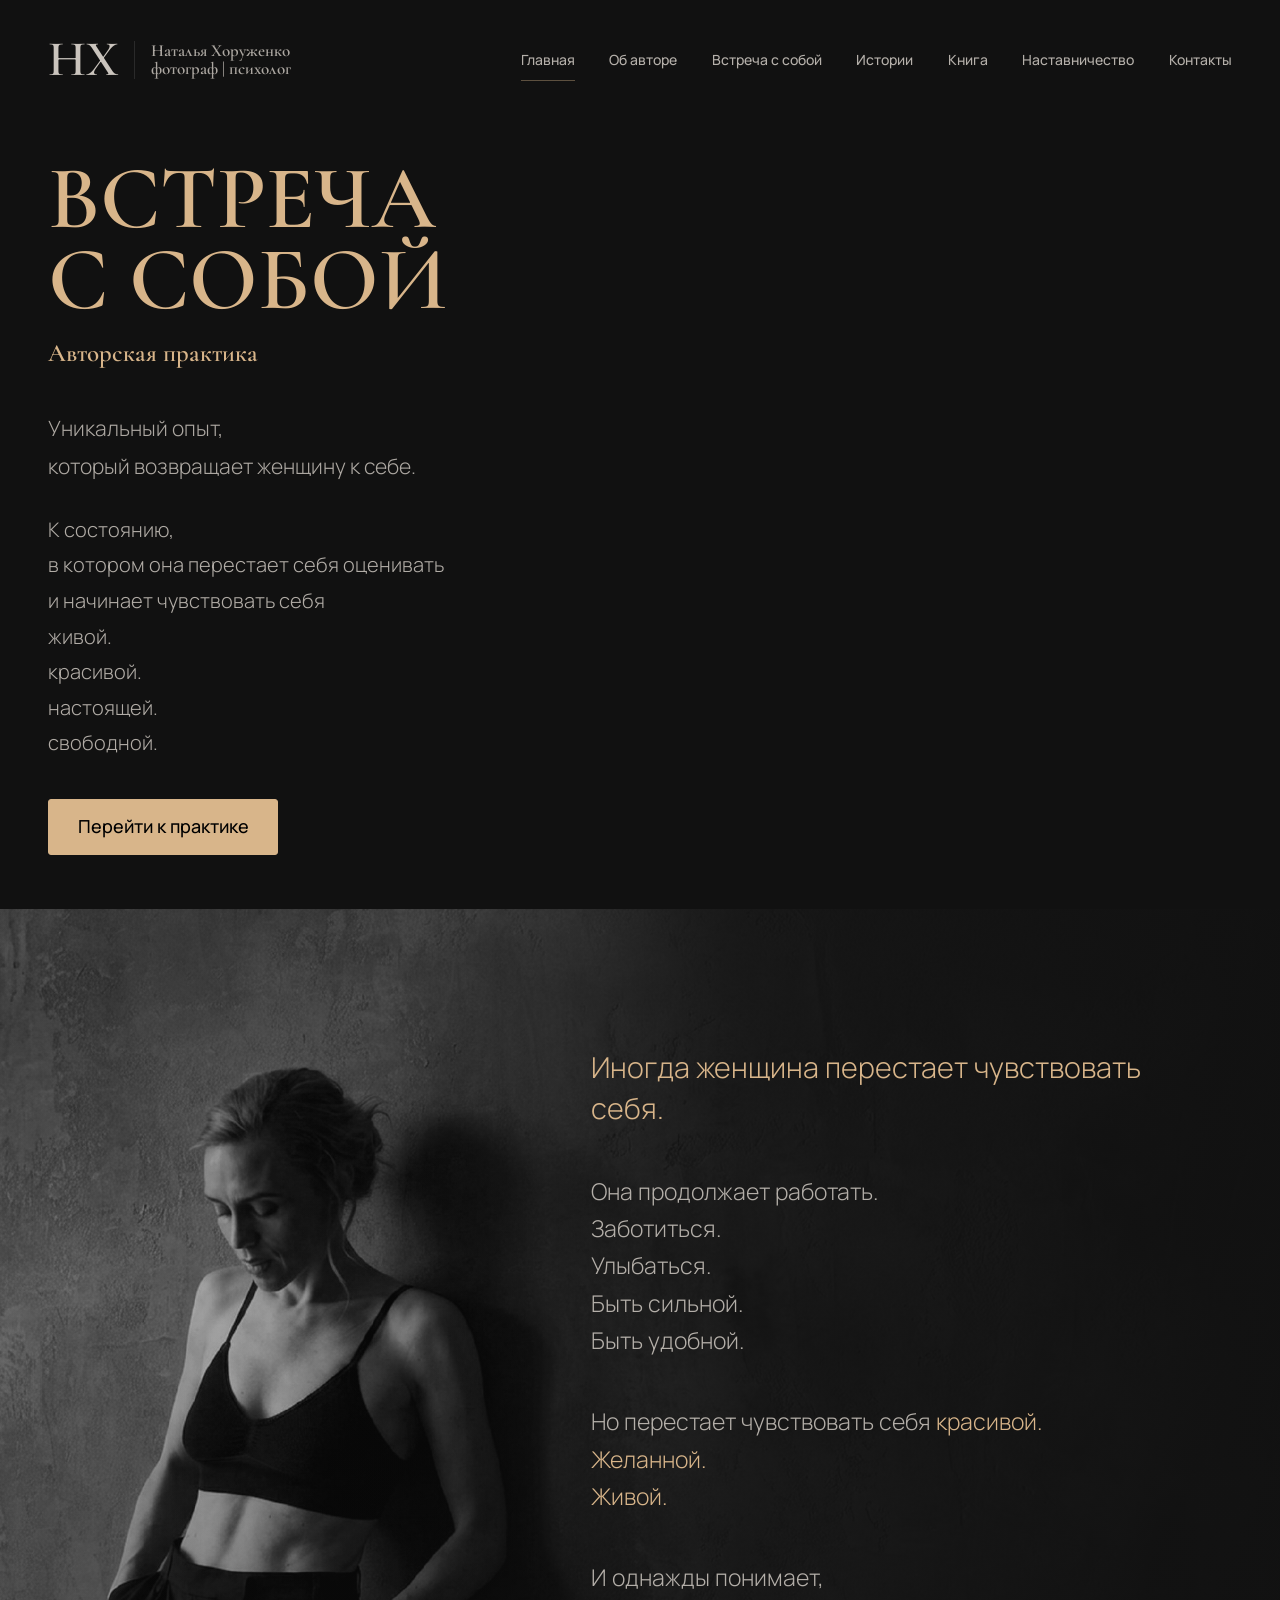
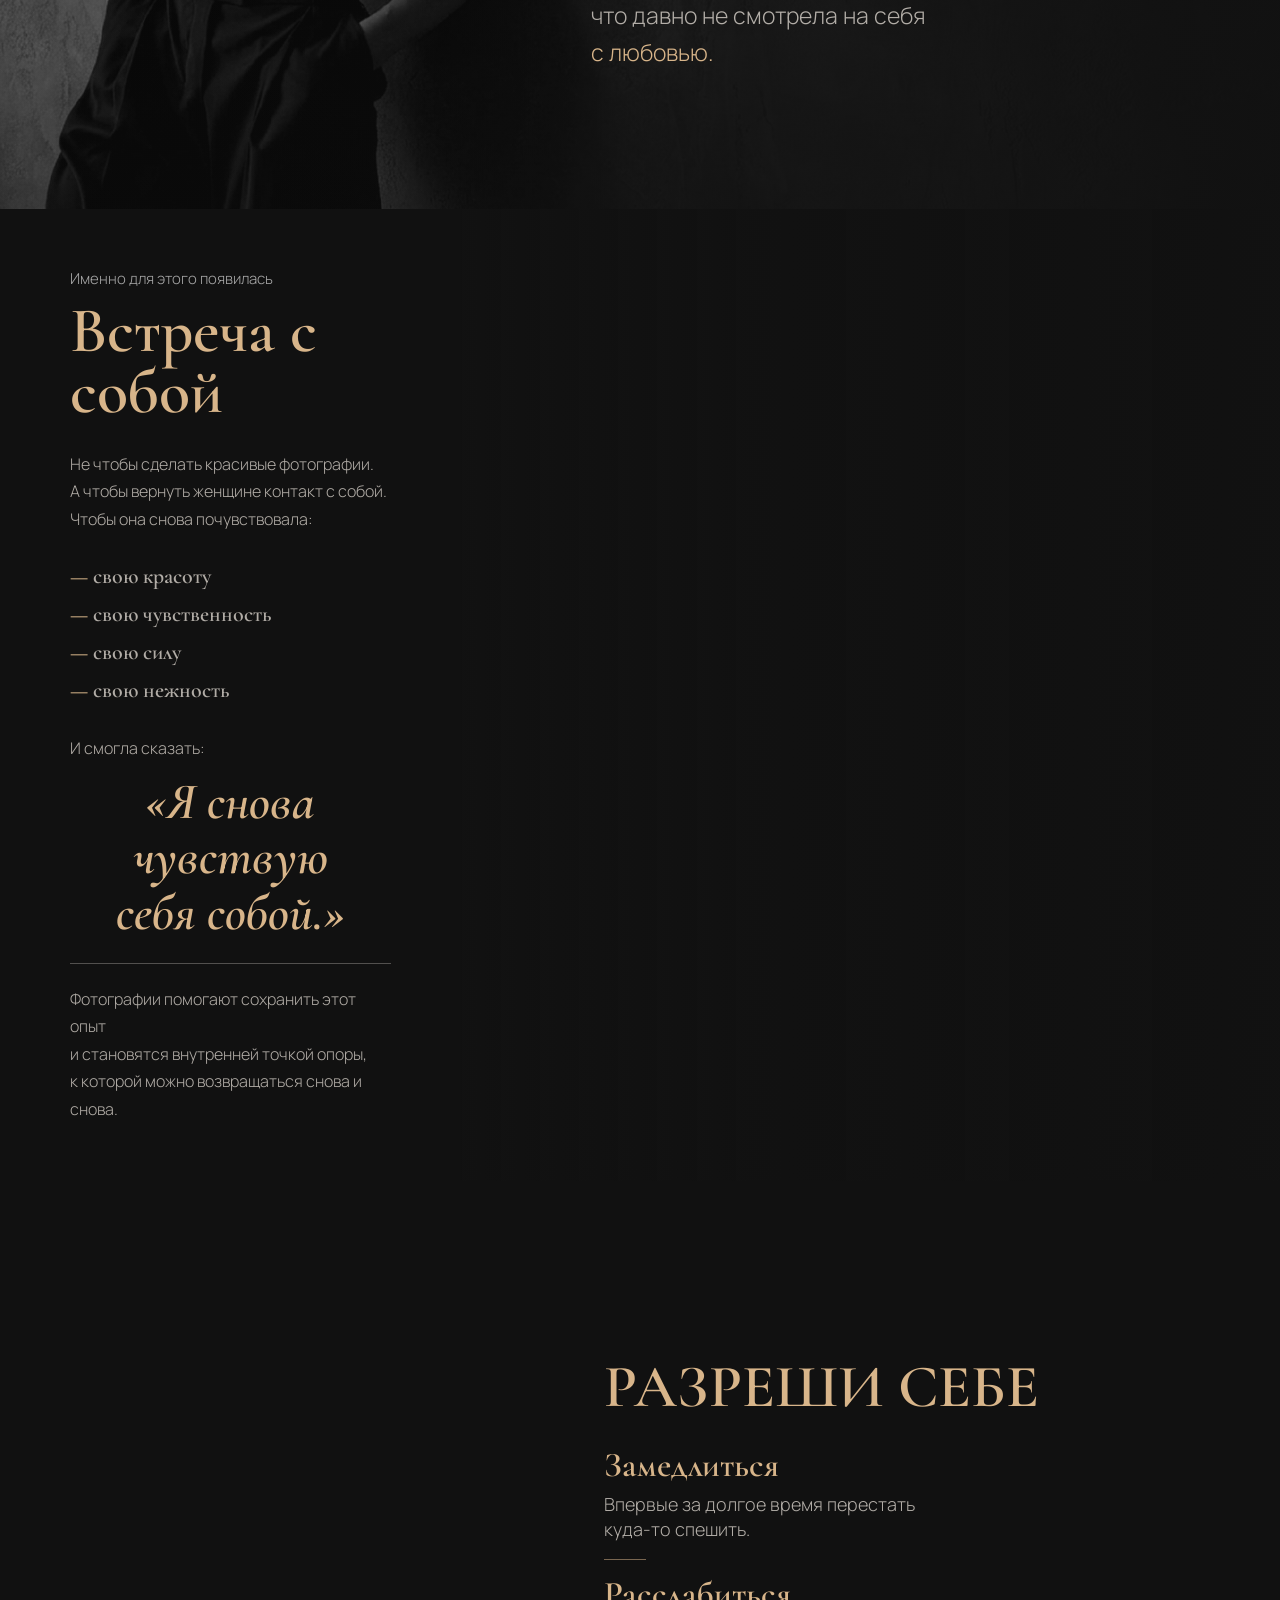
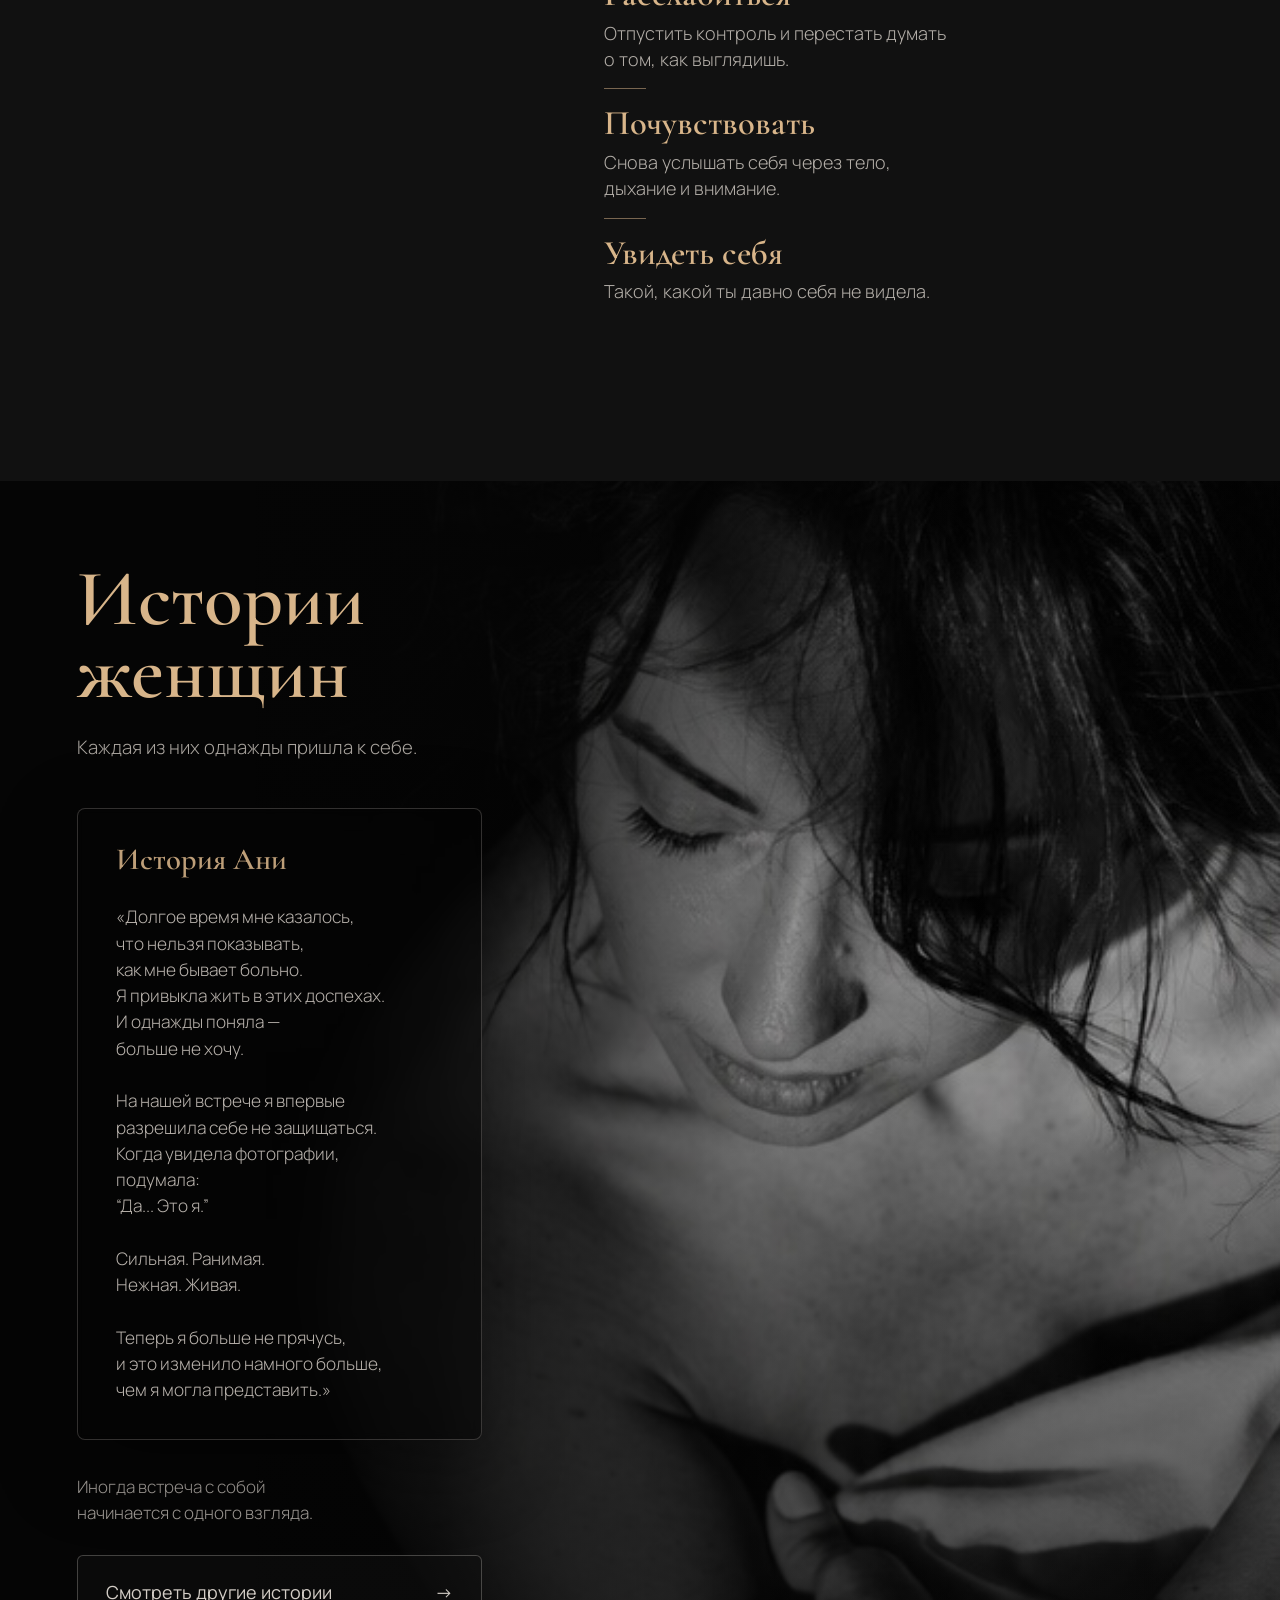
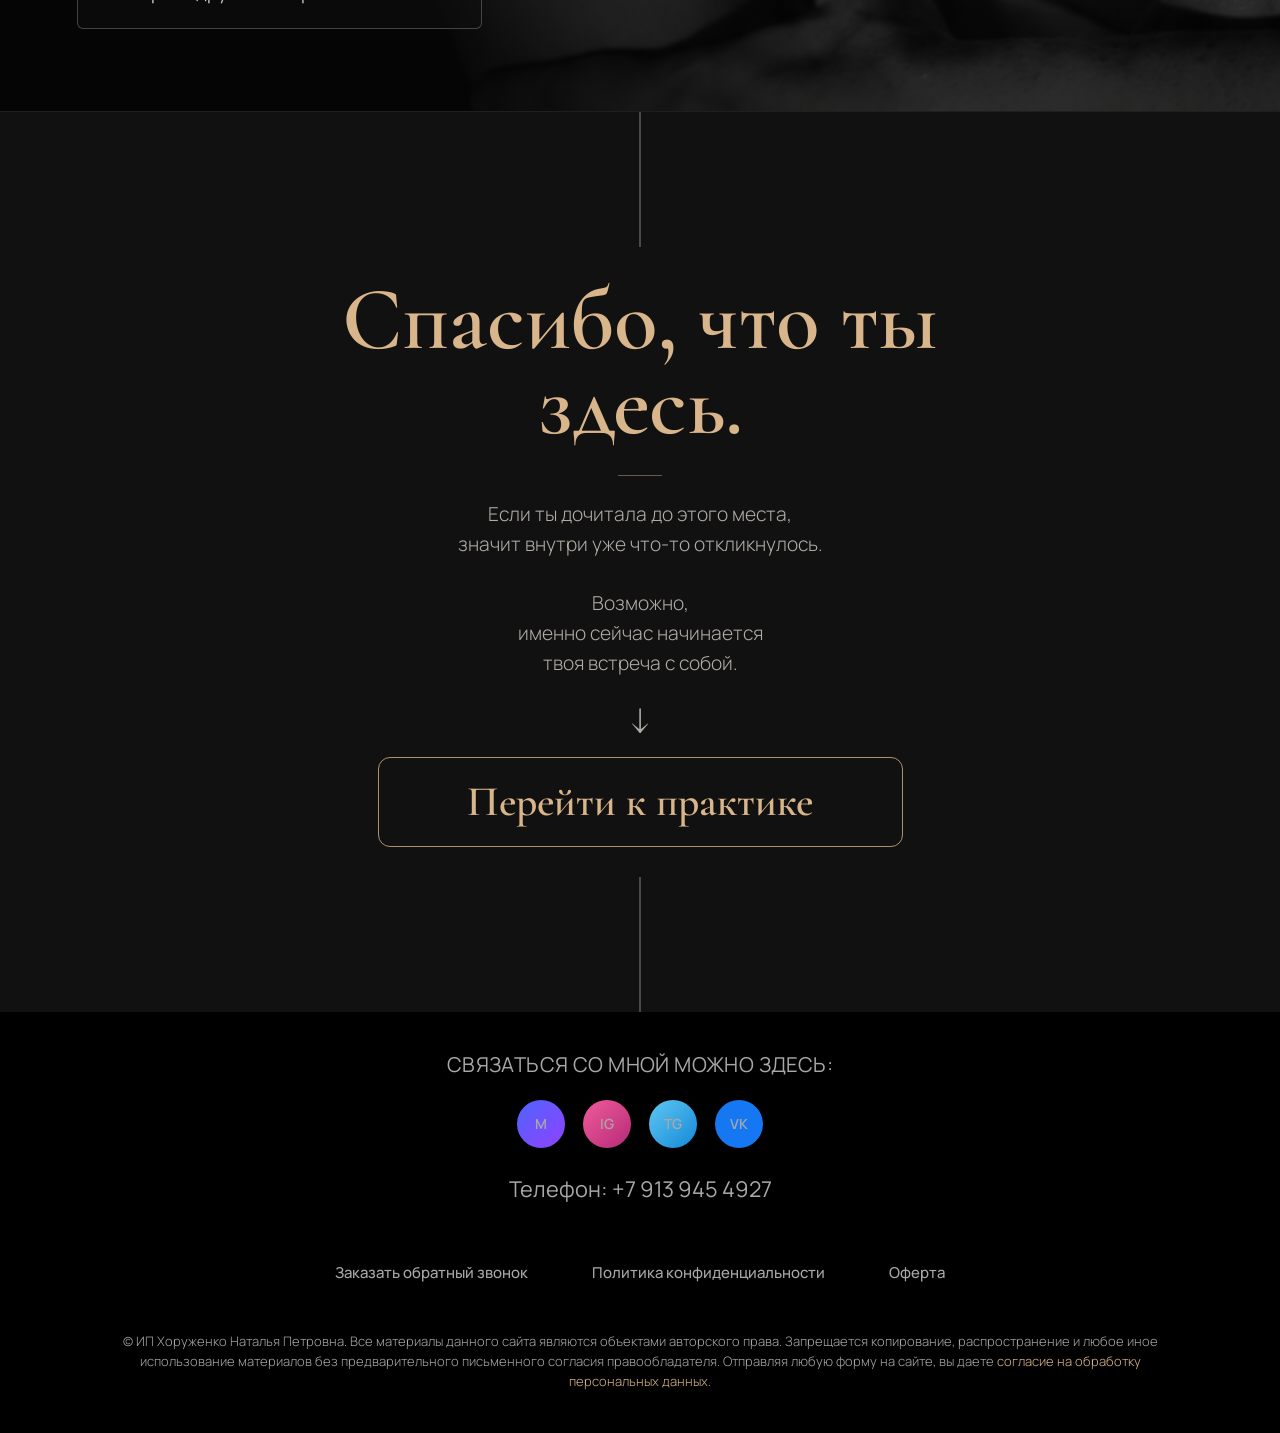
==== commit 647df339: "Deploy updated site" ====
--- a/index.html
+++ b/index.html
@@ -74,7 +74,6 @@
         height: 100%;
         object-fit: cover;
         object-position: 52% 50%;
-        filter: grayscale(1) contrast(1.08) brightness(0.8);
         transform: scale(1.02);
       }
 
@@ -253,7 +252,6 @@
         background-image: url("img/IMG_0503.jpg");
         background-size: cover;
         background-position: 50% 50%;
-        filter: grayscale(1) contrast(1.04) brightness(0.72);
         transform: scale(1.01);
       }
 
@@ -400,7 +398,6 @@
         background-size: auto 100%;
         background-repeat: no-repeat;
         background-position: right center;
-        filter: grayscale(1) contrast(1.05) brightness(0.78);
       }
 
       .practice-image::after {
@@ -523,7 +520,6 @@
         height: 100%;
         object-fit: cover;
         object-position: 38% 50%;
-        filter: grayscale(1) contrast(1.06) brightness(0.72);
       }
 
       .permission-section::after {
@@ -621,7 +617,6 @@
         background-repeat: no-repeat;
         background-size: contain;
         background-position: right center;
-        filter: grayscale(1) contrast(1.08) brightness(0.58);
         transform: scale(1.01);
       }
 
@@ -1326,7 +1321,6 @@
 
         .women-story-section::before {
           background-position: 58% center;
-          filter: grayscale(1) contrast(1.08) brightness(0.46);
         }
 
         .women-story-section::after {
@@ -1913,9 +1907,9 @@
               <a href="#top">Главная</a>
               <a href="about.html">Об авторе</a>
               <a href="meeting-yourself.html">Встреча с собой</a>
-              <a href="#stories">Истории</a>
+              <a href="Portfolio.html">Истории</a>
               <a href="book.html">Книга</a>
-              <a href="#practice">Наставничество</a>
+              <a href="nastavnichestvo.html">Наставничество</a>
               <a href="contacts.html">Контакты</a>
             </nav>
           </header>
@@ -1957,16 +1951,6 @@
         </div>
         <div class="practice-image" aria-hidden="true"></div>
       </section>
-      <section class="reflection-section" id="reflection">
-        <div class="reflection-inner">
-          <h2 class="reflection-title">Возможно...</h2>
-          <p class="reflection-text">Ты уже достаточно долго<br />пытаешься стать другой.</p>
-          <p class="reflection-text">Может быть,</p>
-          <p class="reflection-text">пришло время</p>
-          <p class="reflection-final">просто стать собой.</p>
-        </div>
-        <div class="reflection-line" aria-hidden="true"></div>
-      </section>
       <section class="permission-section" id="permission">
         <video class="permission-video" src="1783503330474749.mov" autoplay muted loop playsinline></video>
         <div class="permission-panel">
@@ -2001,7 +1985,7 @@
             <p class="women-story-quote">«Долгое время мне казалось,<br />что нельзя показывать,<br />как мне бывает больно.<br />Я привыкла жить в этих доспехах.<br />И однажды поняла —<br />больше не хочу.<br /><br />На нашей встрече я впервые<br />разрешила себе не защищаться.<br />Когда увидела фотографии,<br />подумала:<br />“Да... Это я.”<br /><br />Сильная. Ранимая.<br />Нежная. Живая.<br /><br />Теперь я больше не прячусь,<br />и это изменило намного больше,<br />чем я могла представить.»</p>
           </div>
           <p class="women-story-note">Иногда встреча с собой<br />начинается с одного взгляда.</p>
-          <a class="women-story-link" href="#stories">Смотреть другие истории <span aria-hidden="true">→</span></a>
+          <a class="women-story-link" href="Portfolio.html">Смотреть другие истории <span aria-hidden="true">→</span></a>
         </div>
       </section>
       <section class="closing-section" id="closing">
@@ -2102,23 +2086,6 @@
             React.createElement("p", { className: "practice-text" }, "Фотографии помогают сохранить этот опыт", React.createElement("br"), "и становятся внутренней точкой опоры,", React.createElement("br"), "к которой можно возвращаться снова и снова.")
           ),
           React.createElement("div", { className: "practice-image", "aria-hidden": "true" })
-        );
-      }
-
-      function ReflectionBlock() {
-        return React.createElement(
-          "section",
-          { className: "reflection-section", id: "reflection" },
-          React.createElement(
-            "div",
-            { className: "reflection-inner" },
-            React.createElement("h2", { className: "reflection-title" }, "Возможно..."),
-            React.createElement("p", { className: "reflection-text" }, "Ты уже достаточно долго", React.createElement("br"), "пытаешься стать другой."),
-            React.createElement("p", { className: "reflection-text" }, "Может быть,"),
-            React.createElement("p", { className: "reflection-text" }, "пришло время"),
-            React.createElement("p", { className: "reflection-final" }, "просто стать собой.")
-          ),
-          React.createElement("div", { className: "reflection-line", "aria-hidden": "true" })
         );
       }
 
@@ -2229,7 +2196,7 @@
               )
             ),
             React.createElement("p", { className: "women-story-note" }, "Иногда встреча с собой", React.createElement("br"), "начинается с одного взгляда."),
-            React.createElement("a", { className: "women-story-link", href: "#stories" }, "Смотреть другие истории ", React.createElement("span", { "aria-hidden": "true" }, "→"))
+            React.createElement("a", { className: "women-story-link", href: "Portfolio.html" }, "Смотреть другие истории ", React.createElement("span", { "aria-hidden": "true" }, "→"))
           )
         );
       }
@@ -2508,7 +2475,7 @@
                 React.createElement(
                   "nav",
                   { className: "nav", "aria-label": "Основное меню" },
-                  menu.map((item) => React.createElement("a", { href: item === "Главная" ? "#top" : item === "Об авторе" ? "about.html" : item === "Истории" ? "#stories" : item === "Встреча с собой" ? "meeting-yourself.html" : item === "Книга" ? "book.html" : item === "Контакты" ? "contacts.html" : item === "Наставничество" ? "#practice" : "#", key: item }, item))
+              menu.map((item) => React.createElement("a", { href: item === "Главная" ? "#top" : item === "Об авторе" ? "about.html" : item === "Истории" ? "Portfolio.html" : item === "Встреча с собой" ? "meeting-yourself.html" : item === "Книга" ? "book.html" : item === "Контакты" ? "contacts.html" : item === "Наставничество" ? "nastavnichestvo.html" : "#", key: item }, item))
                 )
               ),
               React.createElement(
@@ -2528,7 +2495,6 @@
           ),
           React.createElement(SecondBlock),
           React.createElement(ThirdBlock),
-          React.createElement(ReflectionBlock),
           React.createElement(PermissionBlock),
           React.createElement(WomenStoryBlock),
           React.createElement(ClosingBlock),
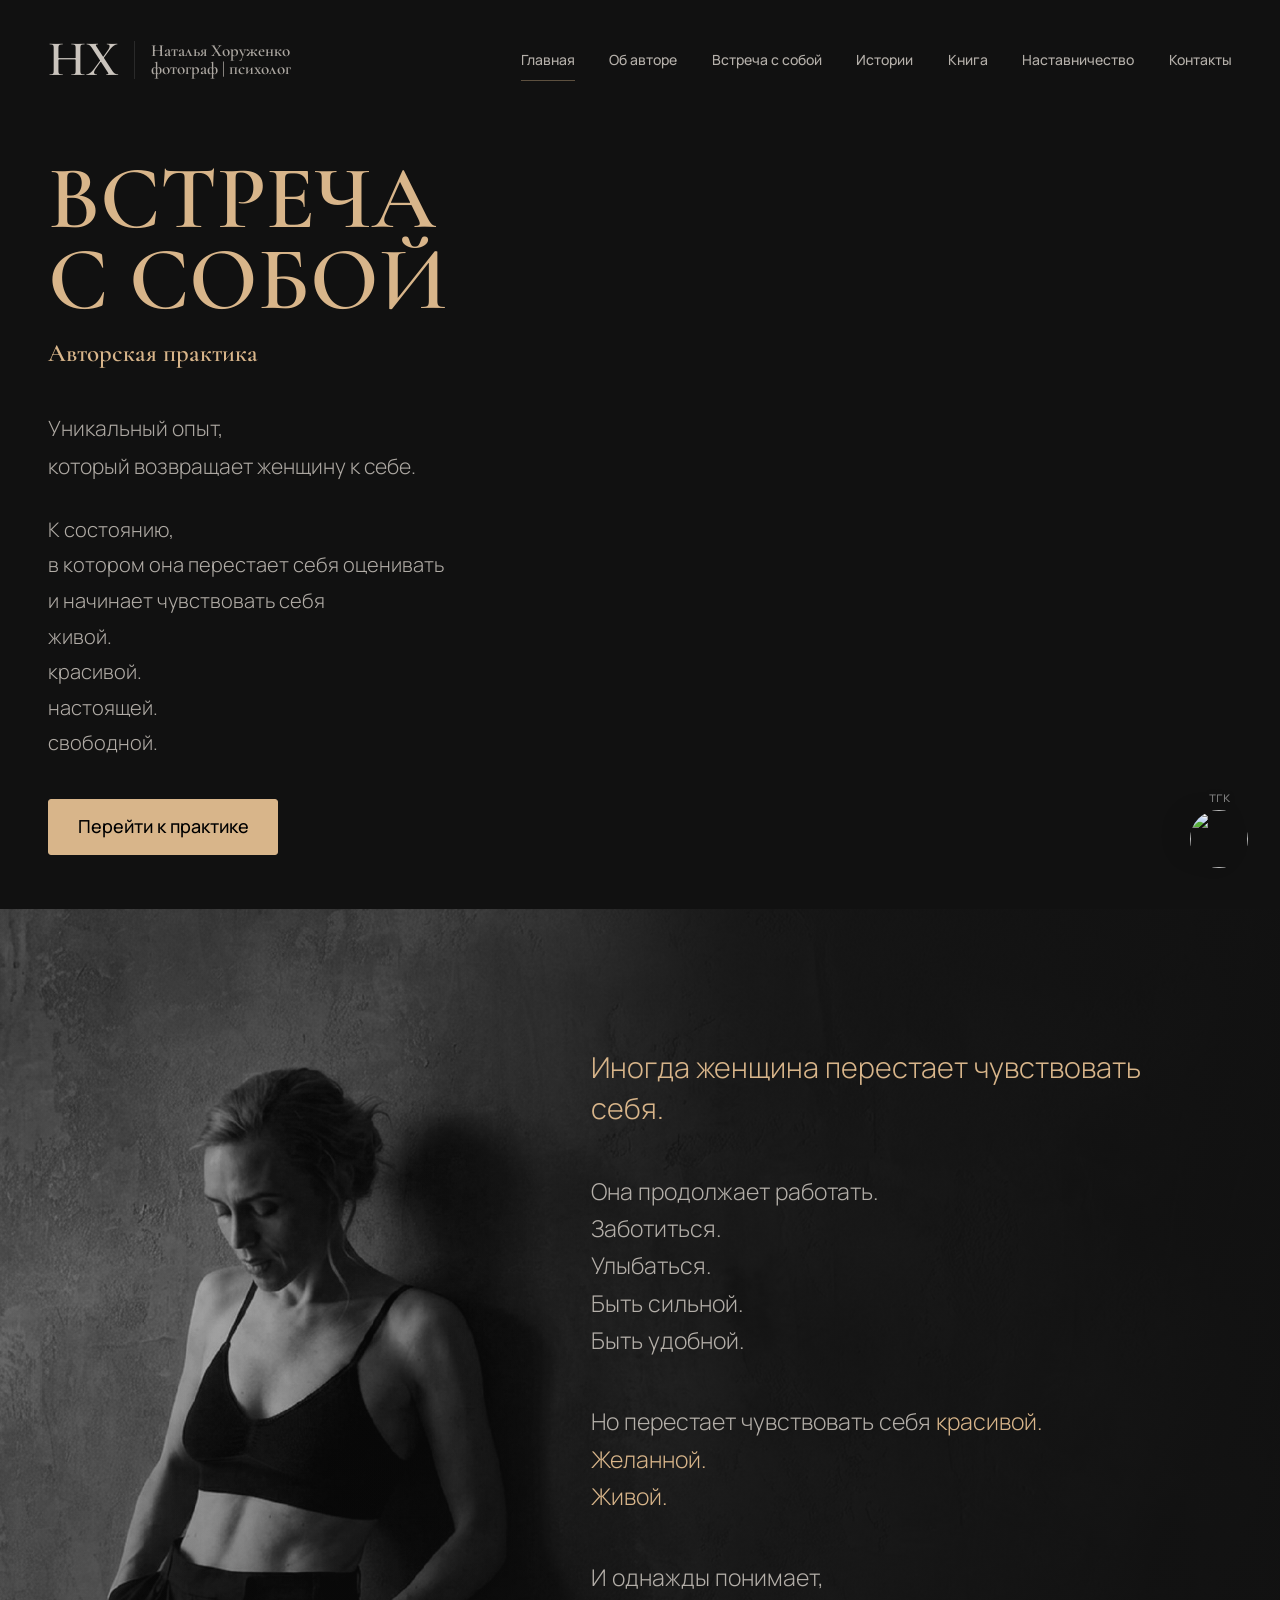
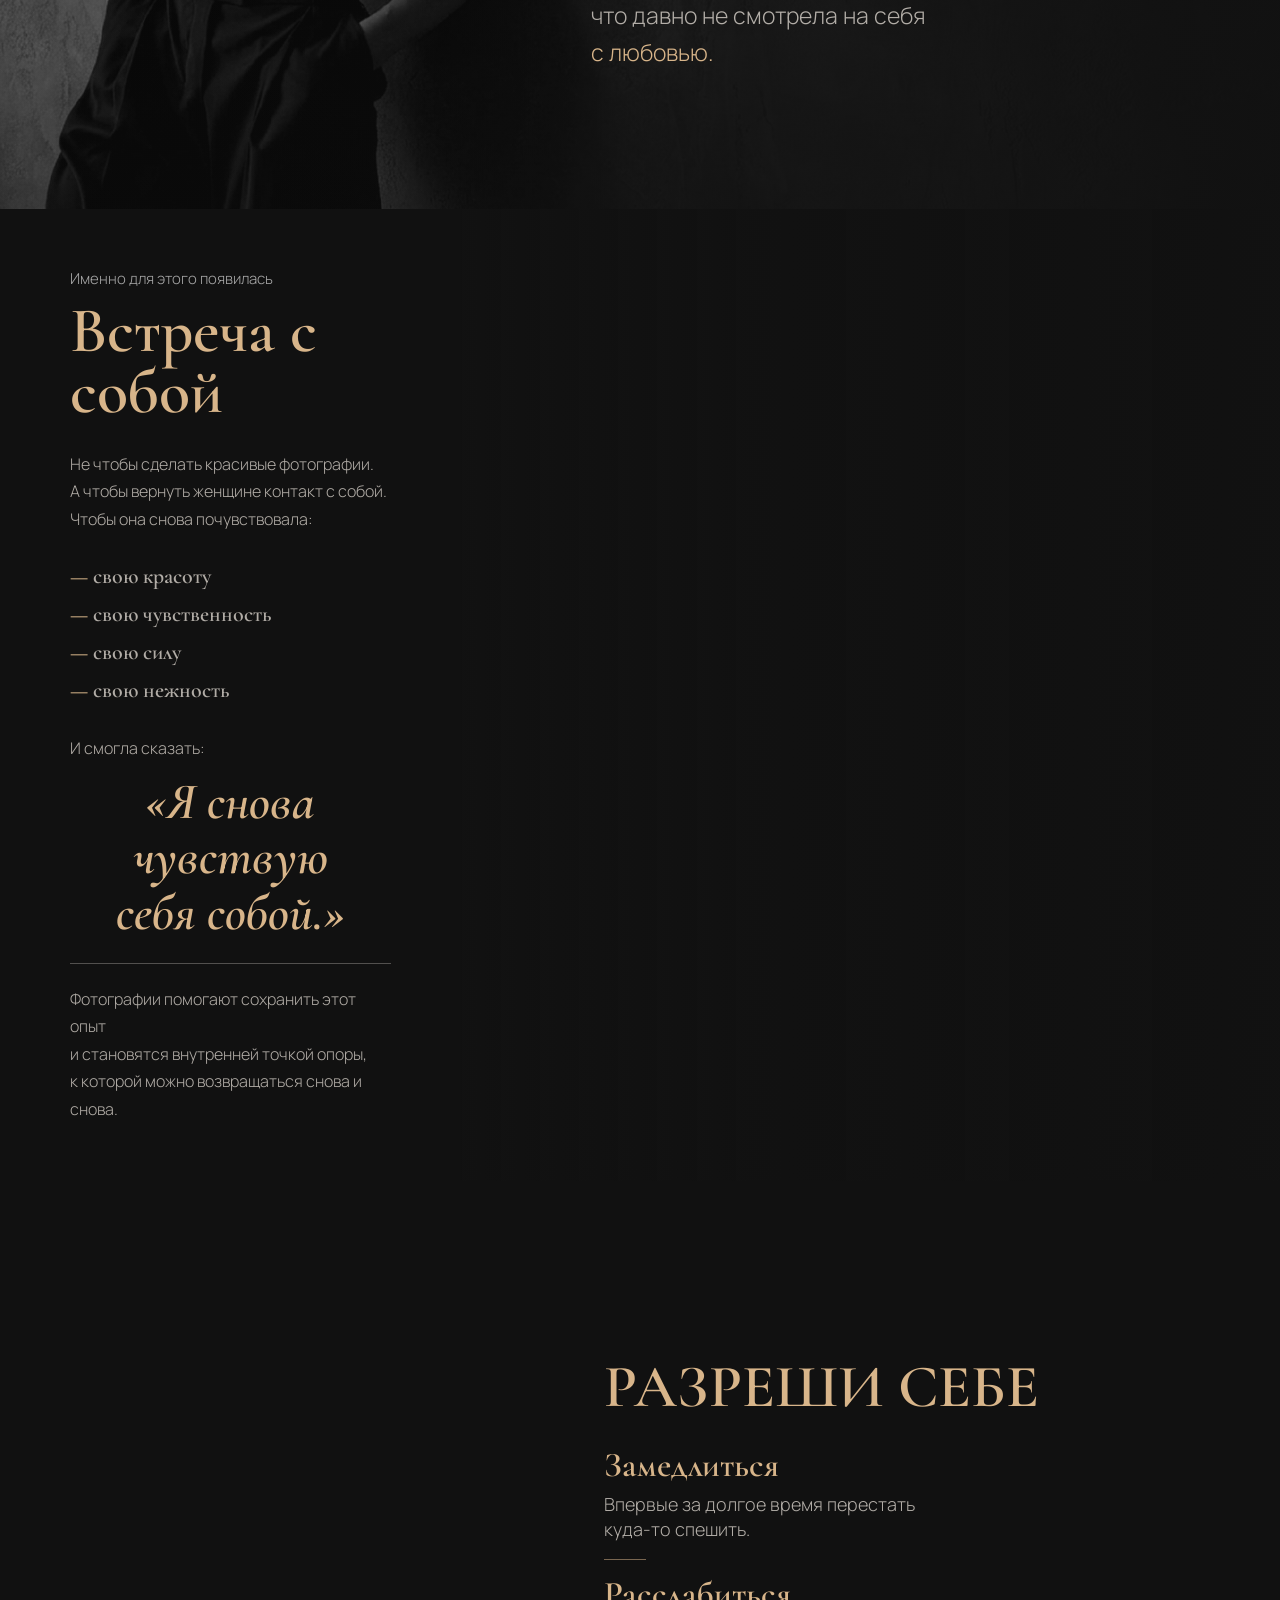
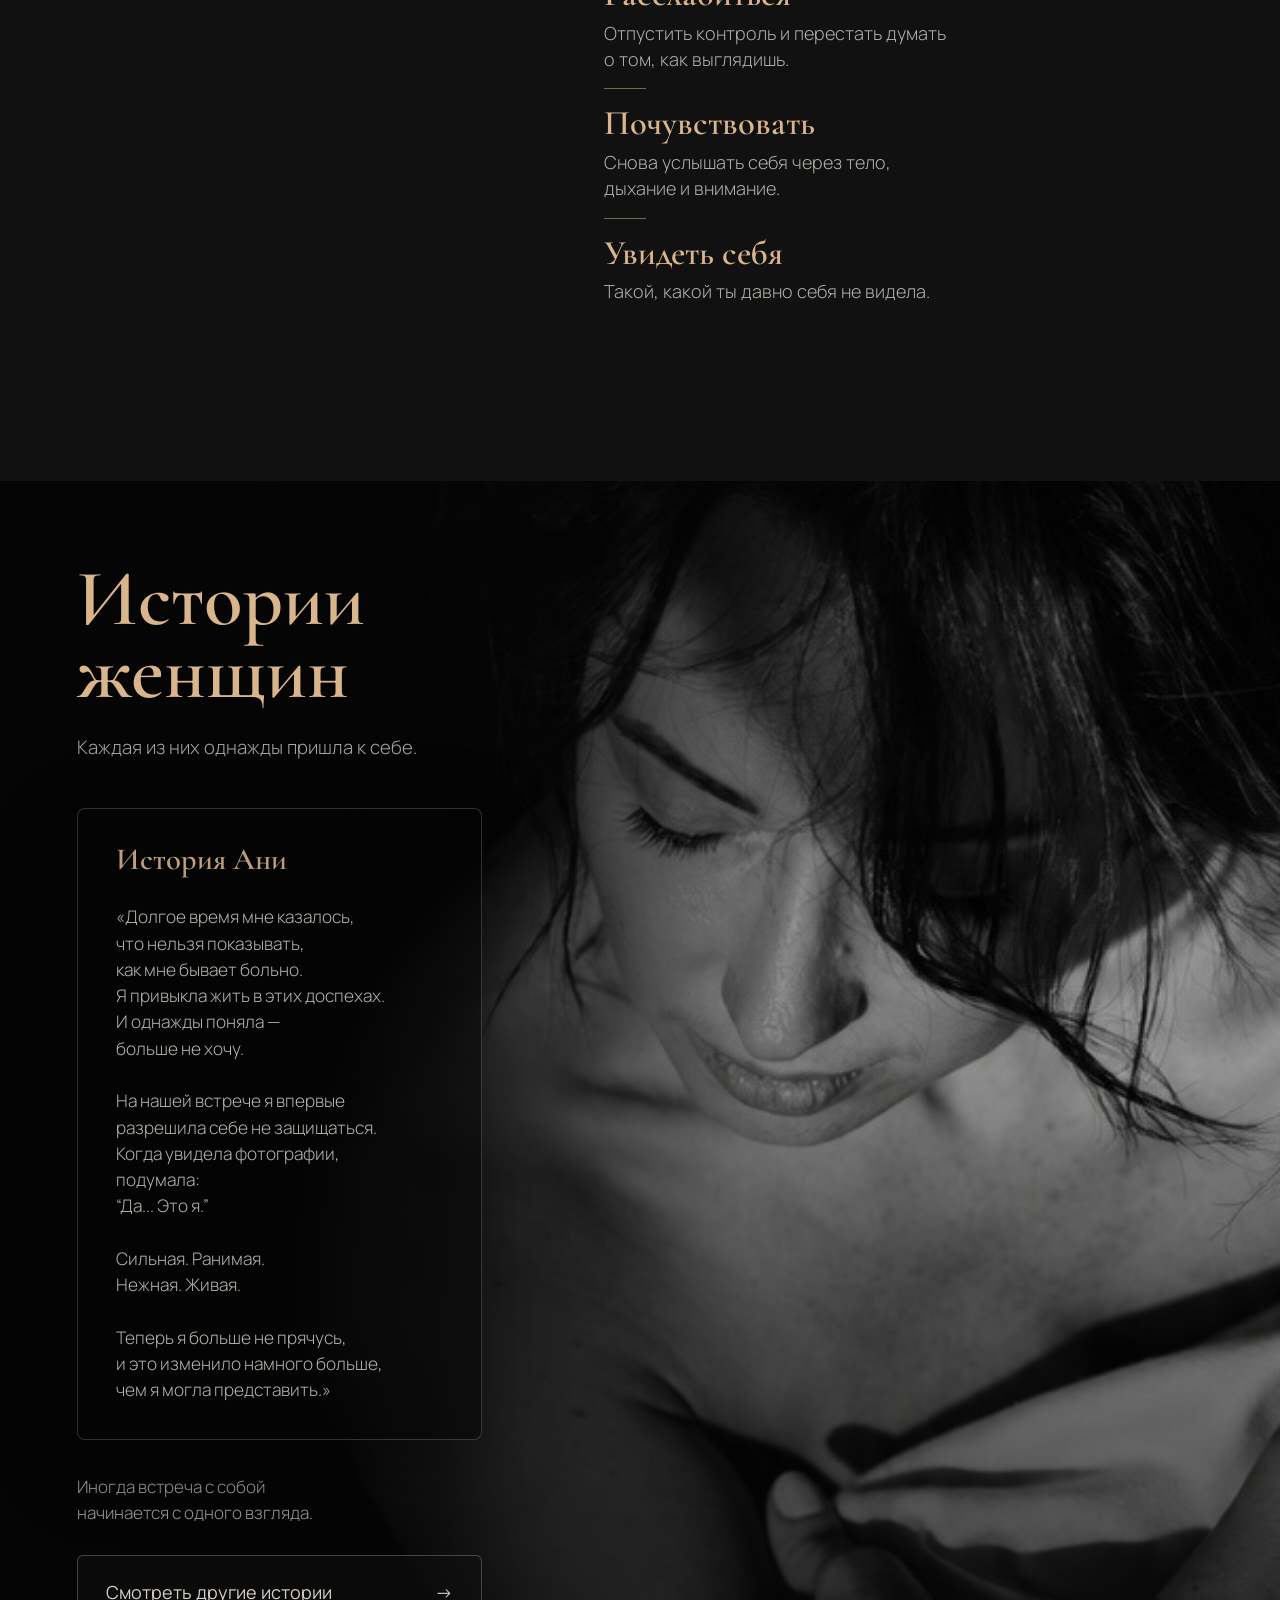
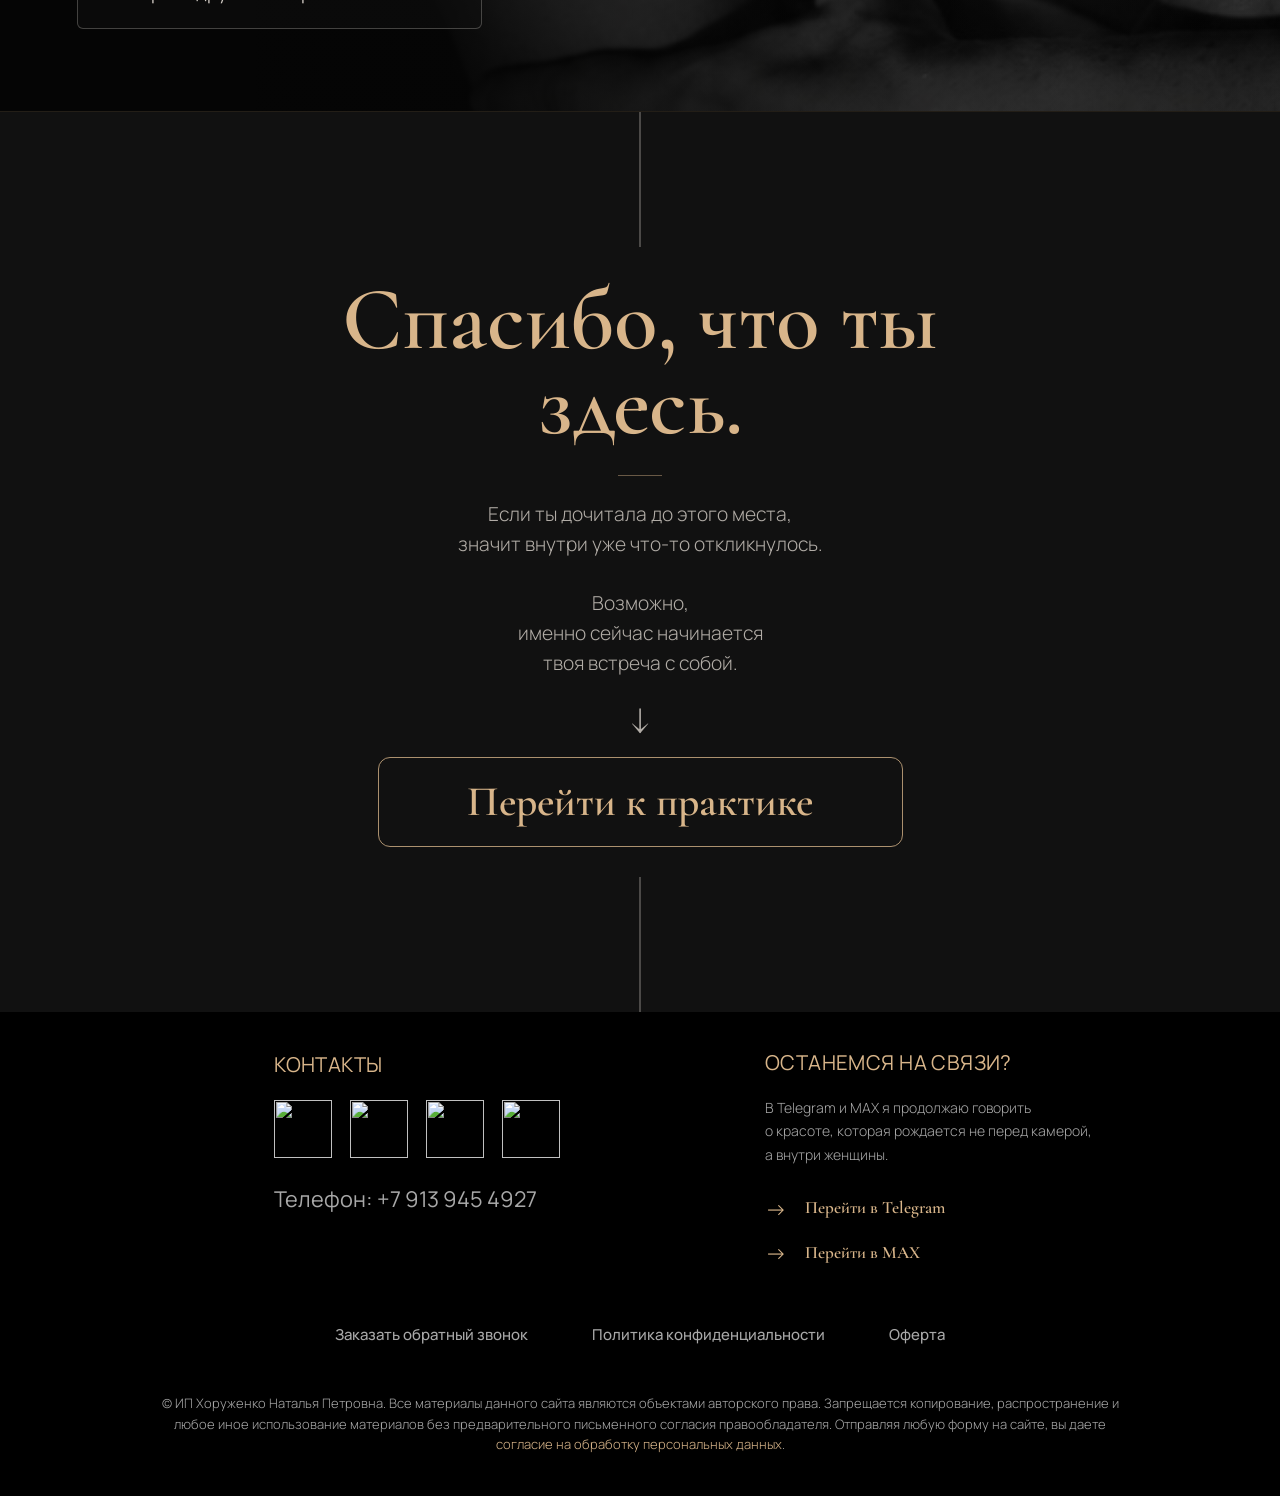
==== commit 3c71774f: "Deploy updated site pages" ====
--- a/index.html
+++ b/index.html
@@ -833,22 +833,29 @@
 
       .site-footer {
         background: #000000;
-        padding: 38px clamp(20px, 8vw, 150px) 42px;
+        padding: 38px clamp(32px, 12vw, 220px) 42px;
         color: #a8a8a8;
         text-align: center;
       }
 
       .footer-top {
-        display: flex;
-        flex-direction: column;
-        gap: 26px;
-        align-items: center;
+        display: grid;
+        grid-template-columns: max-content minmax(320px, 420px);
+        gap: clamp(12px, 2vw, 34px);
+        align-items: start;
         justify-content: center;
+        max-width: 1180px;
+        margin: 0 auto;
+        text-align: left;
+      }
+
+      .footer-contact-block {
+        justify-self: start;
       }
 
       .footer-title {
         margin: 0 0 22px;
-        color: #a8a8a8;
+        color: var(--gold);
         font-size: clamp(18px, 1.6vw, 24px);
         font-weight: 400;
         letter-spacing: 0.02em;
@@ -858,7 +865,7 @@
       .footer-socials {
         display: flex;
         align-items: center;
-        justify-content: center;
+        justify-content: flex-start;
         gap: 18px;
       }
 
@@ -866,37 +873,94 @@
         display: inline-flex;
         align-items: center;
         justify-content: center;
-        width: 48px;
-        height: 48px;
+        width: 58px;
+        height: 58px;
         border-radius: 50%;
-        color: #a8a8a8;
         text-decoration: none;
-        font-size: 14px;
-        font-weight: 600;
-      }
-
-      .social-link.is-purple {
-        background: linear-gradient(135deg, #4f63ff, #8f42ff);
-      }
-
-      .social-link.is-pink {
-        background: linear-gradient(135deg, #f05c9b, #b72a78);
-      }
-
-      .social-link.is-blue {
-        background: linear-gradient(135deg, #61c7f3, #1389d8);
-      }
-
-      .social-link.is-vk {
-        background: #1677f2;
+        transition: opacity 180ms ease, transform 180ms ease;
+      }
+
+      .social-link:hover,
+      .social-link:focus-visible {
+        opacity: 0.82;
+        transform: translateY(-2px);
+      }
+
+      .social-link img {
+        display: block;
+        width: 100%;
+        height: 100%;
+        object-fit: contain;
       }
 
       .footer-phone {
+        margin-top: 26px;
         color: #a8a8a8;
         font-size: clamp(18px, 1.7vw, 22px);
         font-weight: 400;
         white-space: nowrap;
-        text-align: center;
+        text-align: left;
+      }
+
+      .footer-invite {
+        justify-self: start;
+        max-width: 420px;
+        color: #a8a8a8;
+        transform: translateX(clamp(130px, 14vw, 260px));
+      }
+
+      .footer-invite-title {
+        margin: 0 0 22px;
+        color: var(--gold);
+        font-family: "Manrope", Arial, sans-serif;
+        font-size: clamp(18px, 1.6vw, 24px);
+        font-weight: 400;
+        line-height: 1.2;
+        letter-spacing: 0.02em;
+        text-transform: uppercase;
+        white-space: nowrap;
+      }
+
+      .footer-invite-text {
+        margin: 0;
+        color: #a8a8a8;
+        font-size: 14px;
+        font-weight: 300;
+        line-height: 1.65;
+      }
+
+      .footer-invite-links {
+        display: grid;
+        gap: 18px;
+        margin-top: 30px;
+      }
+
+      .footer-invite-link {
+        display: inline-flex;
+        align-items: center;
+        gap: 18px;
+        width: fit-content;
+        color: var(--gold);
+        font-family: "Cormorant Garamond", Georgia, serif;
+        font-size: clamp(17px, 1.35vw, 20px);
+        font-weight: 600;
+        line-height: 1.2;
+        text-decoration: none;
+        transition: color 180ms ease, transform 180ms ease;
+      }
+
+      .footer-invite-link::before {
+        content: "→";
+        color: var(--gold);
+        font-family: "Manrope", Arial, sans-serif;
+        font-size: 22px;
+        font-weight: 300;
+      }
+
+      .footer-invite-link:hover,
+      .footer-invite-link:focus-visible {
+        color: #e9e2da;
+        transform: translateX(4px);
       }
 
       .footer-actions {
@@ -961,7 +1025,8 @@
         align-items: center;
         justify-content: center;
         padding: 24px;
-        background: rgba(0, 0, 0, 0.72);
+        background: rgba(0, 0, 0, 0.82);
+        backdrop-filter: blur(8px);
       }
 
       .callback-modal {
@@ -970,9 +1035,11 @@
         max-height: min(92svh, 860px);
         overflow-y: auto;
         padding: 44px 46px 40px;
-        background: #ffffff;
-        color: #000000;
-        box-shadow: 0 24px 90px rgba(0, 0, 0, 0.42);
+        border: 1px solid rgba(216, 181, 138, 0.34);
+        border-radius: 8px;
+        background: linear-gradient(180deg, rgba(31, 31, 31, 0.98) 0%, rgba(17, 17, 17, 0.98) 100%);
+        color: var(--milk);
+        box-shadow: 0 24px 90px rgba(0, 0, 0, 0.58);
       }
 
       .callback-close {
@@ -983,17 +1050,24 @@
         height: 38px;
         border: 0;
         background: transparent;
-        color: #000000;
+        color: rgba(233, 226, 218, 0.72);
         font-size: 34px;
         line-height: 1;
         cursor: pointer;
+        transition: color 180ms ease;
+      }
+
+      .callback-close:hover,
+      .callback-close:focus-visible {
+        color: var(--gold);
       }
 
       .callback-title {
         margin: 0 0 28px;
-        color: #000000;
+        color: var(--gold);
+        font-family: "Cormorant Garamond", Georgia, serif;
         font-size: clamp(30px, 4.2vw, 38px);
-        font-weight: 400;
+        font-weight: 600;
         line-height: 1.15;
         text-align: center;
       }
@@ -1009,7 +1083,7 @@
       }
 
       .callback-label {
-        color: #000000;
+        color: rgba(233, 226, 218, 0.78);
         font-size: 16px;
         font-weight: 400;
       }
@@ -1018,22 +1092,30 @@
       .callback-select {
         width: 100%;
         min-height: 60px;
-        border: 1px solid #cfcfcf;
+        border: 1px solid rgba(216, 181, 138, 0.34);
         border-radius: 4px;
         padding: 0 20px;
-        background: #ffffff;
-        color: #000000;
+        background: rgba(0, 0, 0, 0.28);
+        color: var(--milk);
         font-size: 16px;
         outline: none;
+        transition: border-color 180ms ease, box-shadow 180ms ease, background 180ms ease;
       }
 
       .callback-input::placeholder {
-        color: #8c8c8c;
+        color: rgba(233, 226, 218, 0.48);
       }
 
       .callback-input:focus,
       .callback-select:focus {
-        border-color: #000000;
+        border-color: var(--gold);
+        background: rgba(0, 0, 0, 0.42);
+        box-shadow: 0 0 0 3px rgba(216, 181, 138, 0.14);
+      }
+
+      .callback-select option {
+        background: #111111;
+        color: var(--milk);
       }
 
       .callback-phone-row {
@@ -1044,26 +1126,27 @@
 
       .callback-error {
         min-height: 16px;
-        color: #b00020;
+        color: #ff9a9a;
         font-size: 12px;
         line-height: 1.35;
       }
 
       .callback-submit {
         min-height: 60px;
-        border: 0;
+        border: 1px solid var(--gold);
         border-radius: 4px;
-        background: #000000;
-        color: #ffffff;
+        background: var(--gold);
+        color: #111111;
         font-size: 16px;
         font-weight: 700;
         cursor: pointer;
-        transition: background 180ms ease, transform 180ms ease;
+        transition: background 180ms ease, color 180ms ease, transform 180ms ease;
       }
 
       .callback-submit:hover,
       .callback-submit:focus-visible {
-        background: #242424;
+        background: transparent;
+        color: var(--gold);
       }
 
       .callback-submit:active {
@@ -1072,7 +1155,7 @@
 
       .callback-note {
         margin: 2px 0 0;
-        color: #5f5f5f;
+        color: rgba(233, 226, 218, 0.58);
         font-size: 12px;
         line-height: 1.45;
         text-align: center;
@@ -1600,7 +1683,33 @@
           padding: 34px 18px 36px;
         }
 
-        .footer-top,
+        .footer-top {
+          grid-template-columns: 1fr;
+          gap: 42px;
+          text-align: center;
+        }
+
+        .footer-contact-block,
+        .footer-invite {
+          justify-self: center;
+        }
+
+        .footer-invite {
+          transform: none;
+        }
+
+        .footer-socials {
+          justify-content: center;
+        }
+
+        .footer-phone {
+          text-align: center;
+        }
+
+        .footer-invite-links {
+          justify-items: center;
+        }
+
         .footer-actions {
           display: flex;
           flex-direction: column;
@@ -2000,16 +2109,24 @@
       </section>
       <footer class="site-footer">
         <div class="footer-top">
-          <div>
-            <p class="footer-title">Связаться со мной можно здесь:</p>
+          <div class="footer-contact-block">
+            <p class="footer-title">Контакты</p>
             <div class="footer-socials">
-              <a class="social-link is-purple" href="#" aria-label="Написать в мессенджер">M</a>
-              <a class="social-link is-pink" href="#" aria-label="Instagram">IG</a>
-              <a class="social-link is-blue" href="#" aria-label="Telegram">TG</a>
-              <a class="social-link is-vk" href="#" aria-label="VK">VK</a>
+              <a class="social-link" href="https://t.me/khoruzhenko_nataly" aria-label="Telegram"><img src="img/social-telegram.png" alt="" /></a>
+              <a class="social-link" href="https://max.ru/u/f9LHodD0cOLBq1trg3ctk1oujiVY9LP8ciax4O8db_CDsbIM1cx2tUGCV8c" aria-label="MAX"><img src="img/social-max.png" alt="" /></a>
+              <a class="social-link" href="https://www.instagram.com/khoruzhenko_natalya?igsh=MXJnbW04OHd2ZDZqdw%3D%3D" aria-label="Instagram"><img src="img/social-instagram.png" alt="" /></a>
+              <a class="social-link" href="https://vk.ru/khoruzhenko_natalya" aria-label="VK"><img src="img/social-vk.png" alt="" /></a>
+            </div>
+            <div class="footer-phone">Телефон: +7 913 945 4927</div>
+          </div>
+          <div class="footer-invite">
+            <h2 class="footer-invite-title">Останемся на связи?</h2>
+            <p class="footer-invite-text">В Telegram и MAX я продолжаю говорить<br />о красоте, которая рождается не перед камерой,<br />а внутри женщины.</p>
+            <div class="footer-invite-links">
+              <a class="footer-invite-link" href="https://t.me/khoruzhenko_natalya">Перейти в Telegram</a>
+              <a class="footer-invite-link" href="https://max.ru/join/Ky_laijAnAXNXVZiBa8XL-ct-ZNSgVSWyO0Qg3uQMKg">Перейти в MAX</a>
             </div>
           </div>
-          <div class="footer-phone">Телефон: +7 913 945 4927</div>
         </div>
         <div class="footer-actions">
           <button class="footer-text-button" type="button">Заказать обратный звонок</button>
@@ -2406,18 +2523,30 @@
               { className: "footer-top" },
               React.createElement(
                 "div",
-                null,
-                React.createElement("p", { className: "footer-title" }, "Связаться со мной можно здесь:"),
+                { className: "footer-contact-block" },
+                React.createElement("p", { className: "footer-title" }, "Контакты"),
                 React.createElement(
                   "div",
                   { className: "footer-socials" },
-                  React.createElement("a", { className: "social-link is-purple", href: "https://max.ru/join/Ky_laijAnAXNXVZiBa8XL-ct-ZNSgVSWyO0Qg3uQMKg", "aria-label": "Написать в мессенджер" }, "M"),
-                  React.createElement("a", { className: "social-link is-pink", href: "https://www.instagram.com/khoruzhenko_natalya?igsh=MXJnbW04OHd2ZDZqdw%3D%3D", "aria-label": "Instagram" }, "IG"),
-                  React.createElement("a", { className: "social-link is-blue", href: "https://t.me/Khoruzhenko_Nataly", "aria-label": "Telegram" }, "TG"),
-                  React.createElement("a", { className: "social-link is-vk", href: "https://vk.ru/khoruzhenko_natalya", "aria-label": "VK" }, "VK")
+                  React.createElement("a", { className: "social-link", href: "https://t.me/Khoruzhenko_Nataly", "aria-label": "Telegram" }, React.createElement("img", { src: "img/social-telegram.png", alt: "" })),
+                  React.createElement("a", { className: "social-link", href: "https://max.ru/u/f9LHodD0cOLBq1trg3ctk1oujiVY9LP8ciax4O8db_CDsbIM1cx2tUGCV8c", "aria-label": "MAX" }, React.createElement("img", { src: "img/social-max.png", alt: "" })),
+                  React.createElement("a", { className: "social-link", href: "https://www.instagram.com/khoruzhenko_natalya?igsh=MXJnbW04OHd2ZDZqdw%3D%3D", "aria-label": "Instagram" }, React.createElement("img", { src: "img/social-instagram.png", alt: "" })),
+                  React.createElement("a", { className: "social-link", href: "https://vk.ru/khoruzhenko_natalya", "aria-label": "VK" }, React.createElement("img", { src: "img/social-vk.png", alt: "" }))
+                ),
+                React.createElement("div", { className: "footer-phone" }, "Телефон: +7 913 945 4927")
+              ),
+              React.createElement(
+                "div",
+                { className: "footer-invite" },
+                React.createElement("h2", { className: "footer-invite-title" }, "Останемся на связи?"),
+                React.createElement("p", { className: "footer-invite-text" }, "В Telegram и MAX я продолжаю говорить", React.createElement("br"), "о красоте, которая рождается не перед камерой,", React.createElement("br"), "а внутри женщины."),
+                React.createElement(
+                  "div",
+                  { className: "footer-invite-links" },
+                  React.createElement("a", { className: "footer-invite-link", href: "https://t.me/khoruzhenko_natalya" }, "Перейти в Telegram"),
+                  React.createElement("a", { className: "footer-invite-link", href: "https://max.ru/join/Ky_laijAnAXNXVZiBa8XL-ct-ZNSgVSWyO0Qg3uQMKg" }, "Перейти в MAX")
                 )
-              ),
-              React.createElement("div", { className: "footer-phone" }, "Телефон: +7 913 945 4927")
+              )
             ),
             React.createElement(
               "div",
@@ -2504,5 +2633,54 @@
 
       createRoot(document.getElementById("root")).render(React.createElement(HomePage));
     </script>
+    <style>
+      .floating-telegram {
+        position: fixed;
+        right: clamp(16px, 3vw, 32px);
+        bottom: clamp(16px, 3vw, 32px);
+        z-index: 1000;
+        display: inline-flex;
+        flex-direction: column;
+        align-items: center;
+        gap: 6px;
+        text-decoration: none;
+        transition: opacity 180ms ease, transform 180ms ease;
+      }
+
+      .floating-telegram:hover,
+      .floating-telegram:focus-visible {
+        opacity: 0.86;
+        transform: translateY(-2px);
+      }
+
+      .floating-telegram-label {
+        color: rgba(168, 168, 168, 0.72);
+        font-size: 14px;
+        font-weight: 400;
+        line-height: 1;
+        text-transform: lowercase;
+        text-shadow: 0 1px 6px rgba(0, 0, 0, 0.3);
+      }
+
+      .floating-telegram img {
+        display: block;
+        width: 58px;
+        height: 58px;
+        border-radius: 50%;
+        object-fit: contain;
+        filter: drop-shadow(0 10px 18px rgba(0, 0, 0, 0.28));
+      }
+
+      @media (max-width: 640px) {
+        .floating-telegram img {
+          width: 52px;
+          height: 52px;
+        }
+      }
+    </style>
+    <a class="floating-telegram" href="https://t.me/Khoruzhenko_Nataly" aria-label="Telegram">
+      <span class="floating-telegram-label">тгк</span>
+      <img src="img/social-telegram.png" alt="" />
+    </a>
   </body>
 </html>
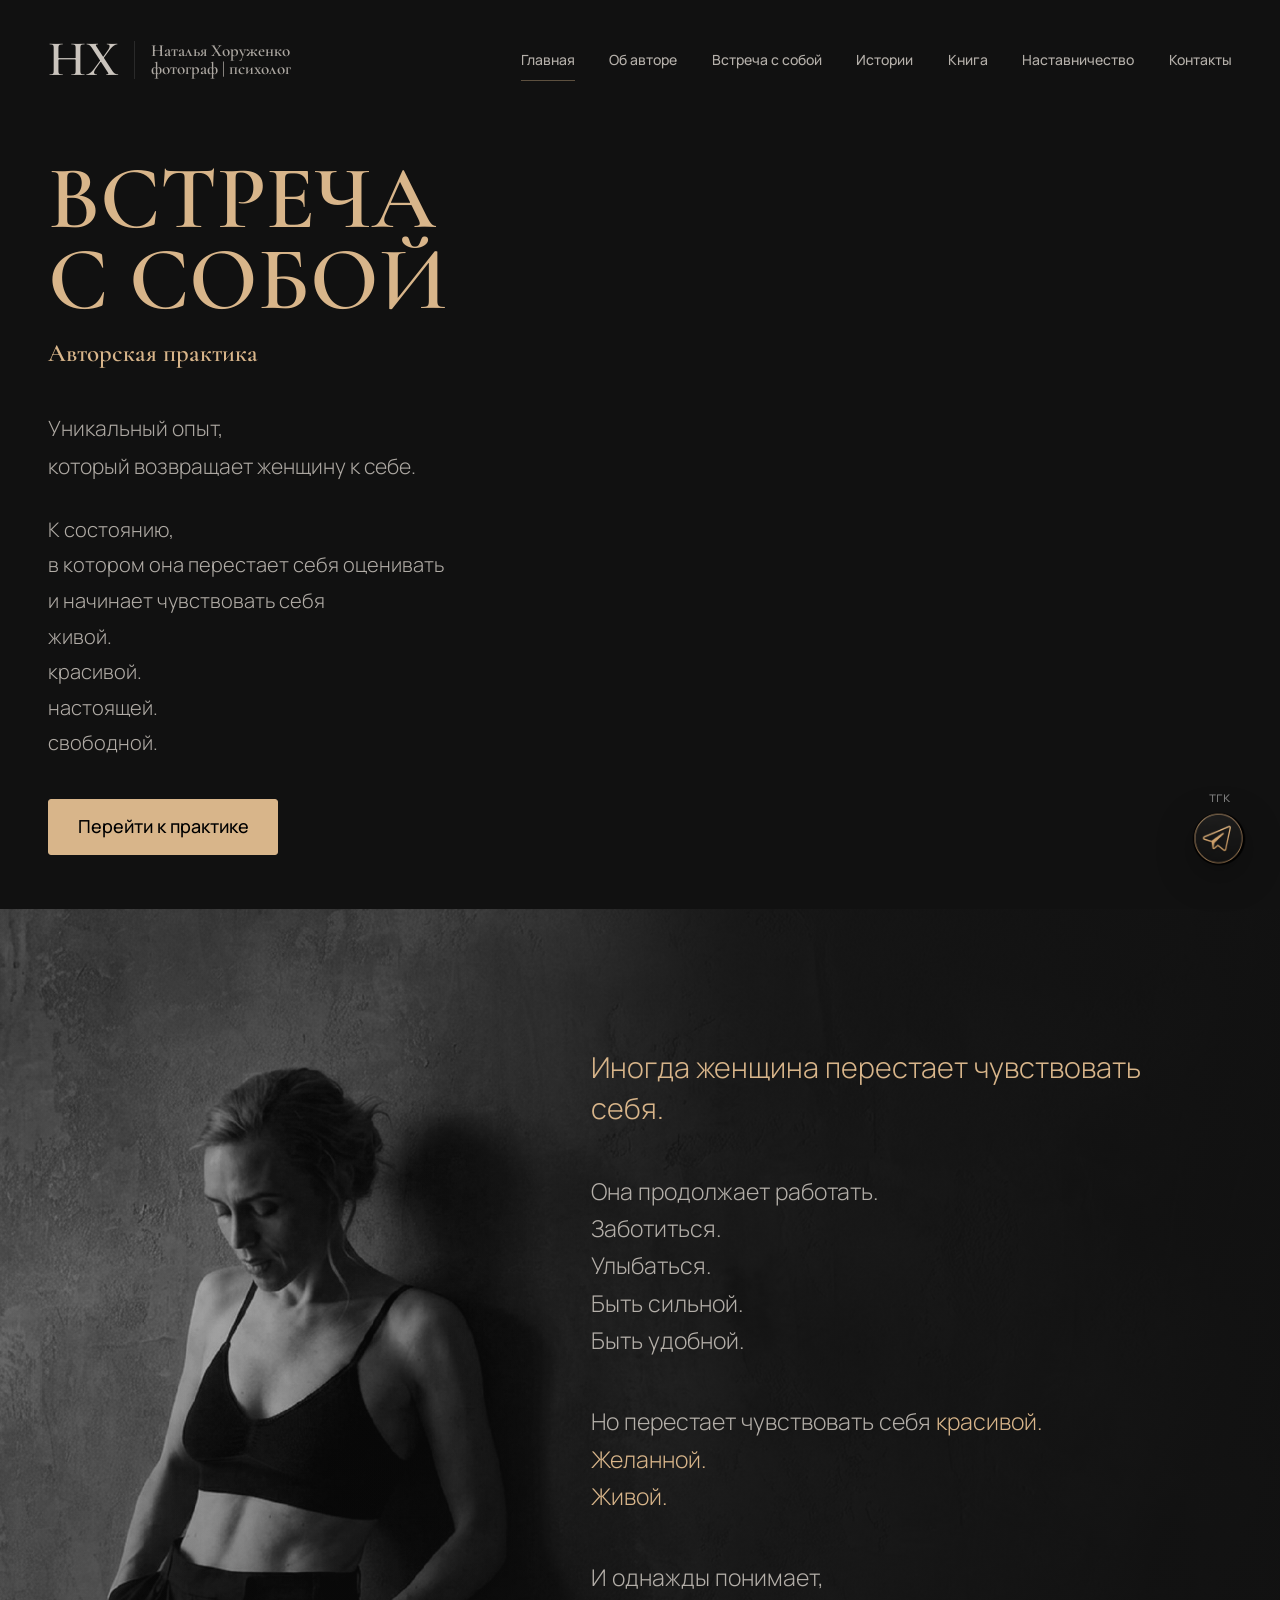
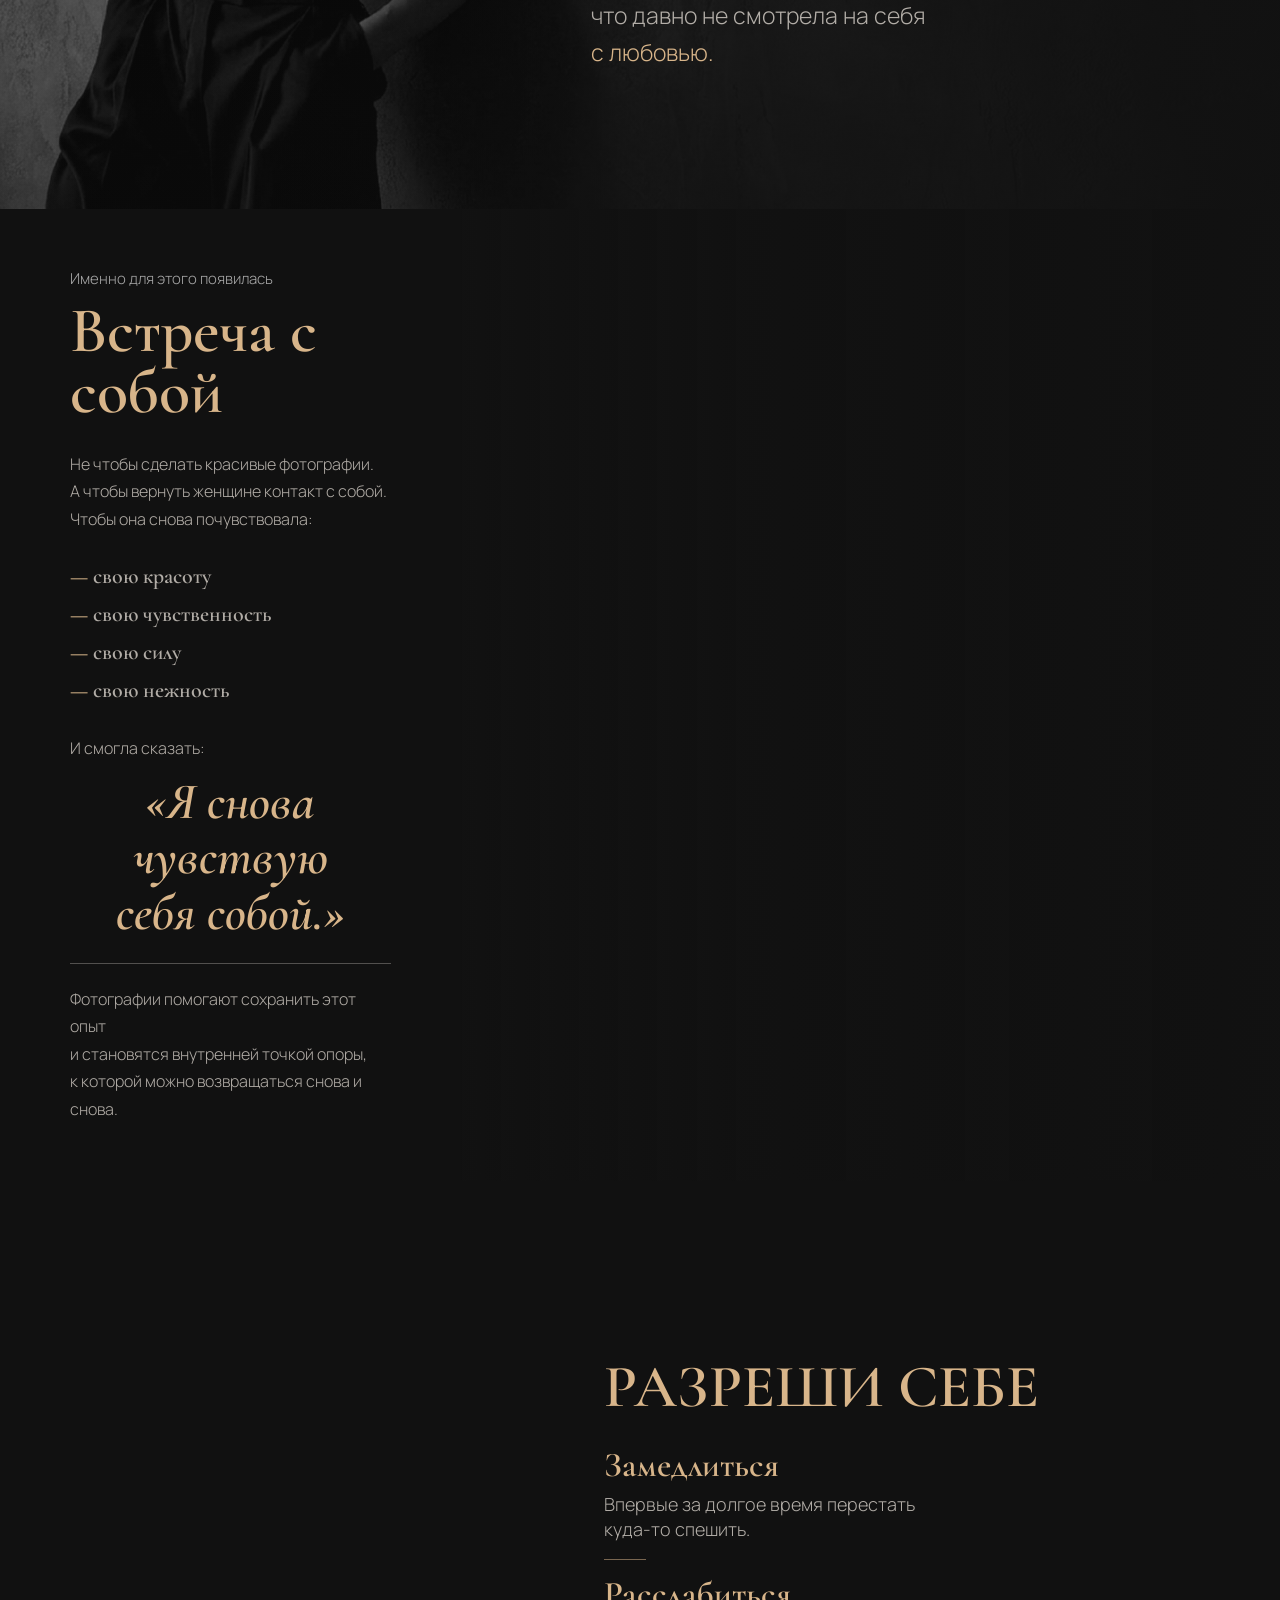
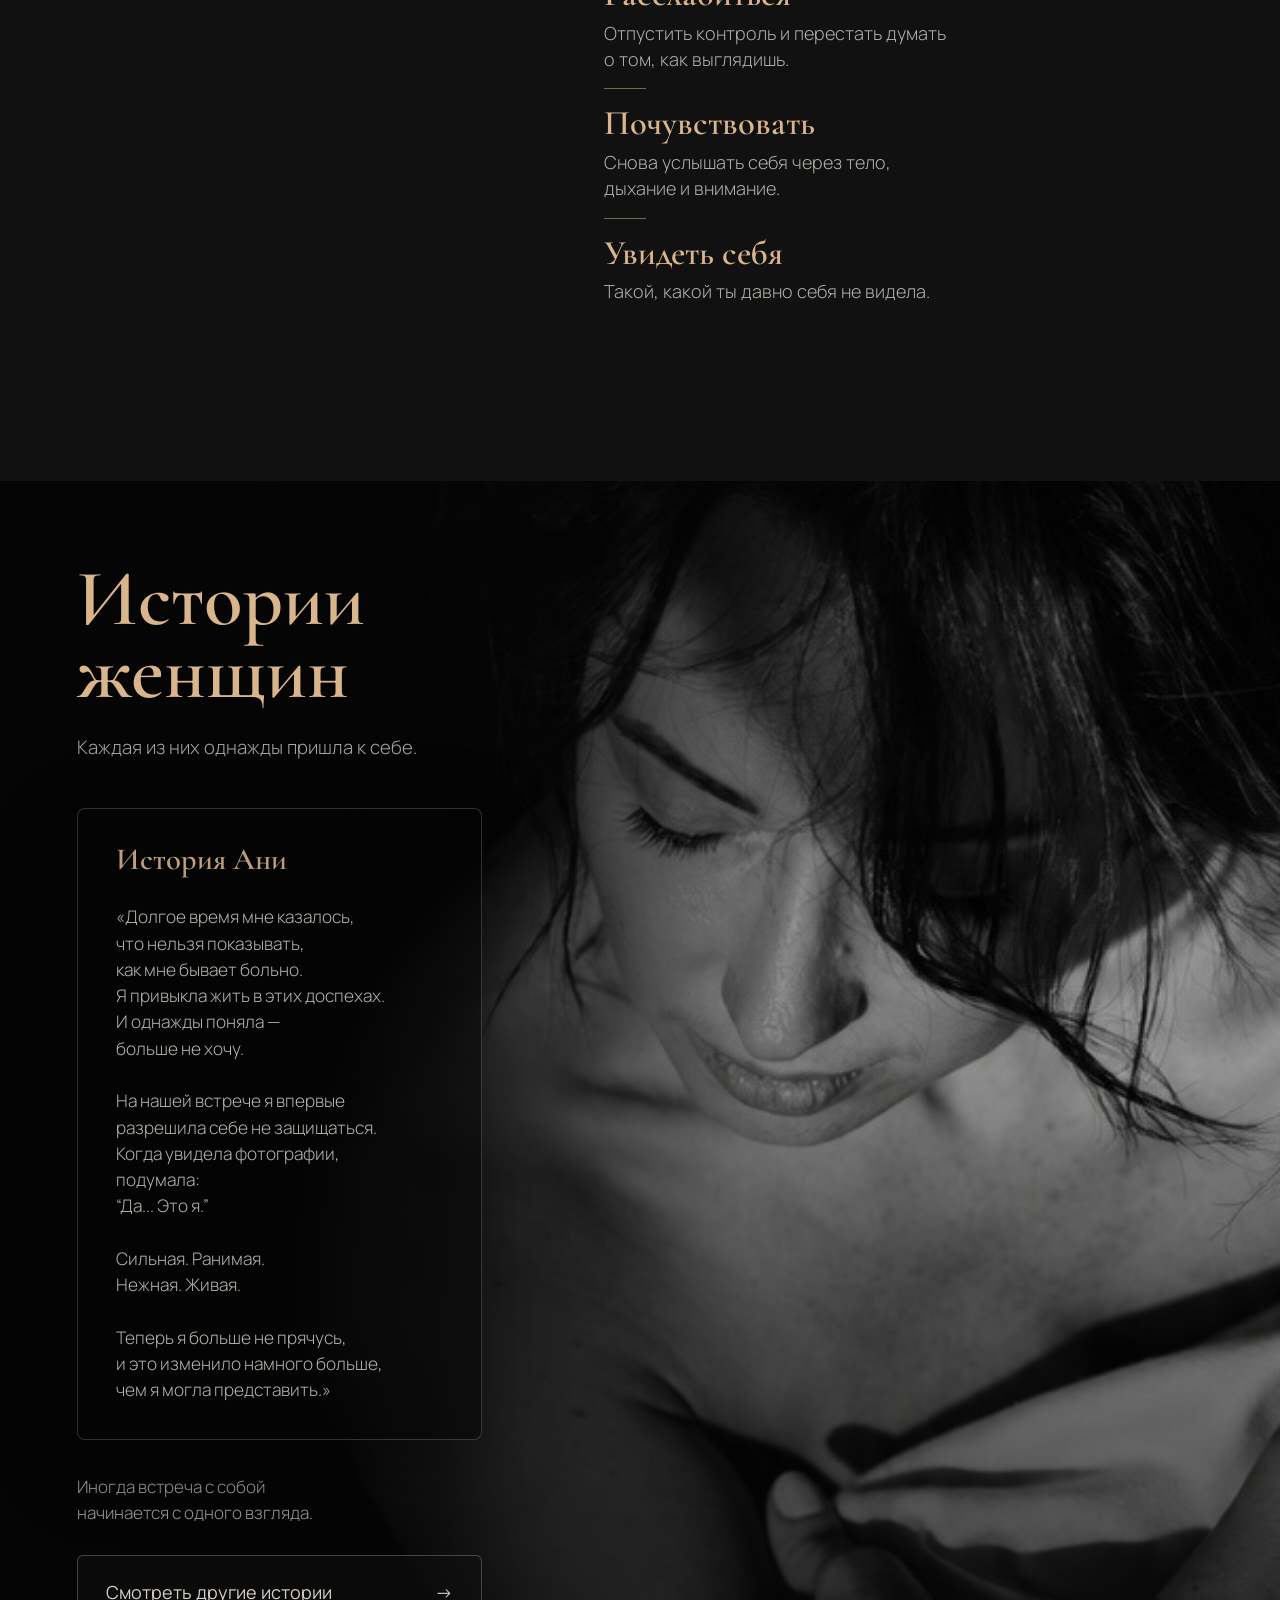
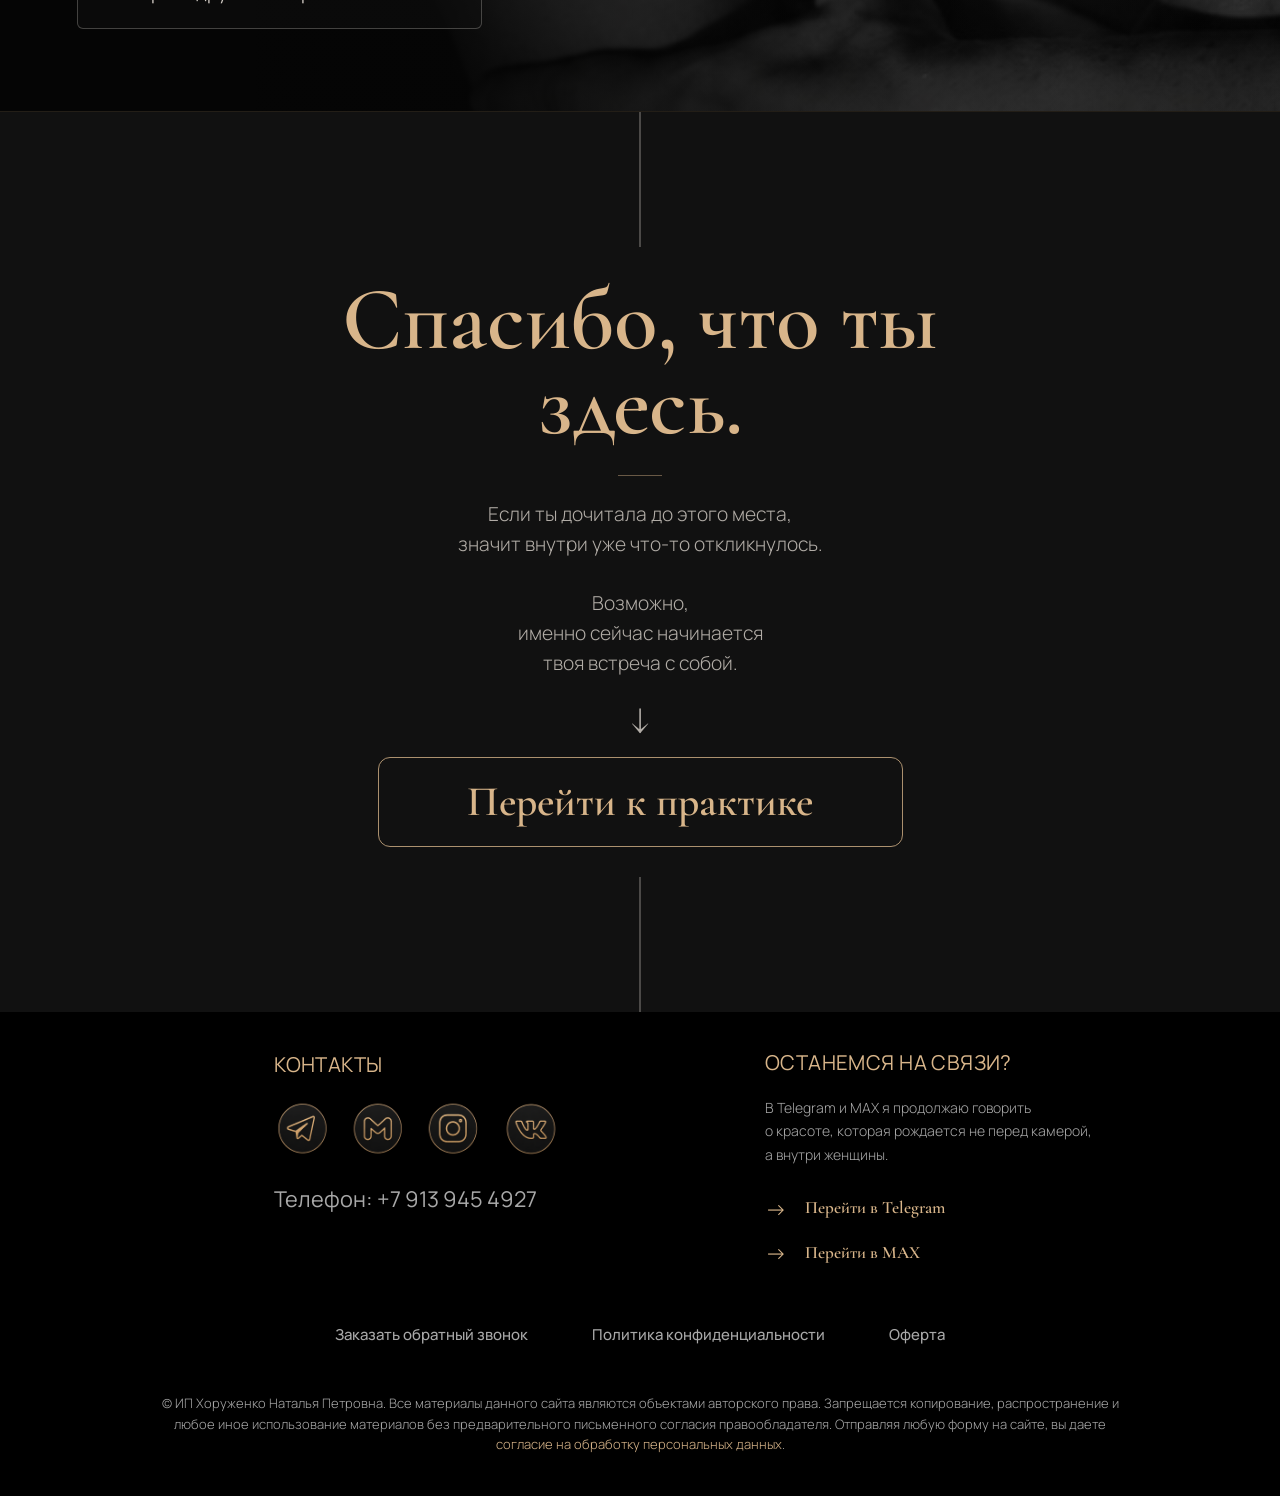
==== commit 24b4f14f: "Add mobile menus to home and meeting pages" ====
--- a/index.html
+++ b/index.html
@@ -15,6 +15,8 @@
         }
       }
     </script>
+    <link rel="stylesheet" href="mobile-menu.css" />
+    <script src="mobile-menu.js" defer></script>
     <style>
       :root {
         --graphite: #111111;
@@ -1998,7 +2000,7 @@
       }
     </style>
   </head>
-  <body>
+  <body class="has-mobile-menu home-page">
     <div id="root">
       <main class="site">
       <section class="page" id="top">
@@ -2012,6 +2014,9 @@
               <div class="brand-line" aria-hidden="true"></div>
               <div class="brand-text">Наталья Хоруженко<br />фотограф | психолог</div>
             </div>
+            <button class="menu-toggle" type="button" aria-expanded="false" aria-label="Открыть меню">
+              <span class="menu-toggle-lines" aria-hidden="true"><span></span></span>
+            </button>
             <nav class="nav" aria-label="Основное меню">
               <a href="#top">Главная</a>
               <a href="about.html">Об авторе</a>
@@ -2021,6 +2026,7 @@
               <a href="nastavnichestvo.html">Наставничество</a>
               <a href="contacts.html">Контакты</a>
             </nav>
+            <button class="menu-backdrop" type="button" tabindex="-1" aria-label="Закрыть меню"></button>
           </header>
           <section class="hero">
               <div class="content">
--- a/mobile-menu.css
+++ b/mobile-menu.css
@@ -0,0 +1,190 @@
+.has-mobile-menu .menu-toggle,
+.has-mobile-menu .menu-backdrop {
+  display: none;
+}
+
+@media (max-width: 620px) {
+  body.has-mobile-menu .header {
+    position: relative;
+    z-index: 1100;
+    grid-template-columns: 1fr auto;
+    min-height: 70px;
+    gap: 18px;
+    -webkit-backdrop-filter: none;
+    backdrop-filter: none;
+  }
+
+  body.home-page .header {
+    padding: 0;
+  }
+
+  body.meeting-page .header {
+    padding: 14px 18px;
+  }
+
+  body.has-mobile-menu .brand-line,
+  body.has-mobile-menu .brand-text {
+    display: none;
+  }
+
+  body.has-mobile-menu .mark {
+    font-size: 38px;
+  }
+
+  body.has-mobile-menu .menu-toggle {
+    position: relative;
+    z-index: 1102;
+    display: inline-flex;
+    width: 44px;
+    height: 44px;
+    padding: 0;
+    border: 1px solid rgba(216, 181, 138, 0.25);
+    border-radius: 50%;
+    align-items: center;
+    justify-content: center;
+    background: rgba(5, 5, 5, 0.72);
+    color: inherit;
+    cursor: pointer;
+  }
+
+  body.has-mobile-menu .menu-toggle-lines {
+    position: relative;
+    display: block;
+    width: 19px;
+    height: 14px;
+  }
+
+  body.has-mobile-menu .menu-toggle-lines::before,
+  body.has-mobile-menu .menu-toggle-lines::after,
+  body.has-mobile-menu .menu-toggle-lines span {
+    position: absolute;
+    left: 0;
+    width: 100%;
+    height: 1px;
+    background: var(--gold, #d8b58a);
+    content: "";
+    transition: transform 220ms ease, opacity 180ms ease, top 220ms ease;
+  }
+
+  body.has-mobile-menu .menu-toggle-lines::before {
+    top: 0;
+  }
+
+  body.has-mobile-menu .menu-toggle-lines span {
+    top: 6px;
+  }
+
+  body.has-mobile-menu .menu-toggle-lines::after {
+    top: 12px;
+  }
+
+  body.has-mobile-menu .menu-toggle[aria-expanded="true"] .menu-toggle-lines::before {
+    top: 6px;
+    transform: rotate(45deg);
+  }
+
+  body.has-mobile-menu .menu-toggle[aria-expanded="true"] .menu-toggle-lines span {
+    opacity: 0;
+  }
+
+  body.has-mobile-menu .menu-toggle[aria-expanded="true"] .menu-toggle-lines::after {
+    top: 6px;
+    transform: rotate(-45deg);
+  }
+
+  body.has-mobile-menu .nav {
+    position: fixed;
+    z-index: 1101;
+    top: 0;
+    right: 0;
+    bottom: auto;
+    display: flex;
+    width: min(84vw, 360px);
+    height: 100vh;
+    height: 100dvh;
+    padding: 104px 30px 40px;
+    flex-direction: column;
+    flex-wrap: nowrap;
+    align-items: stretch;
+    justify-content: flex-start;
+    gap: 0;
+    overflow-y: auto;
+    border-left: 1px solid rgba(216, 181, 138, 0.18);
+    background:
+      radial-gradient(circle at 100% 0, rgba(216, 181, 138, 0.1), transparent 34%),
+      #0a0a0a;
+    box-shadow: -20px 0 60px rgba(0, 0, 0, 0.45);
+    transform: translateX(105%);
+    visibility: hidden;
+    transition: transform 260ms ease, visibility 260ms ease;
+  }
+
+  body.has-mobile-menu .nav a {
+    padding: 17px 0;
+    border-bottom: 1px solid rgba(216, 181, 138, 0.12);
+    color: rgba(233, 226, 218, 0.82);
+    font-family: "Cormorant Garamond", Georgia, serif;
+    font-size: 25px;
+    font-weight: 500;
+    line-height: 1.15;
+    white-space: normal;
+  }
+
+  body.has-mobile-menu .nav a::after,
+  body.has-mobile-menu .nav a.is-active::after,
+  body.home-page .nav a:first-child::after {
+    display: none;
+  }
+
+  body.has-mobile-menu .nav a.is-active,
+  body.home-page .nav a:first-child {
+    color: var(--gold, #d8b58a);
+  }
+
+  body.has-mobile-menu .header.is-menu-open .nav {
+    transform: translateX(0);
+    visibility: visible;
+  }
+
+  body.has-mobile-menu .menu-backdrop {
+    position: fixed;
+    z-index: 1100;
+    inset: 0 auto auto 0;
+    display: block;
+    width: 100vw;
+    height: 100vh;
+    height: 100dvh;
+    padding: 0;
+    border: 0;
+    background: rgba(0, 0, 0, 0.64);
+    opacity: 0;
+    visibility: hidden;
+    cursor: pointer;
+    transition: opacity 220ms ease, visibility 220ms ease;
+  }
+
+  body.has-mobile-menu .header.is-menu-open .menu-backdrop {
+    opacity: 1;
+    visibility: visible;
+  }
+
+  body.has-mobile-menu.menu-open {
+    overflow: hidden;
+  }
+
+  body.has-mobile-menu.menu-open .floating-telegram {
+    visibility: hidden;
+    opacity: 0;
+    pointer-events: none;
+  }
+}
+
+@media (max-width: 620px) and (prefers-reduced-motion: reduce) {
+  body.has-mobile-menu .nav,
+  body.has-mobile-menu .menu-backdrop,
+  body.has-mobile-menu .menu-toggle-lines::before,
+  body.has-mobile-menu .menu-toggle-lines::after,
+  body.has-mobile-menu .menu-toggle-lines span {
+    transition: none;
+  }
+}
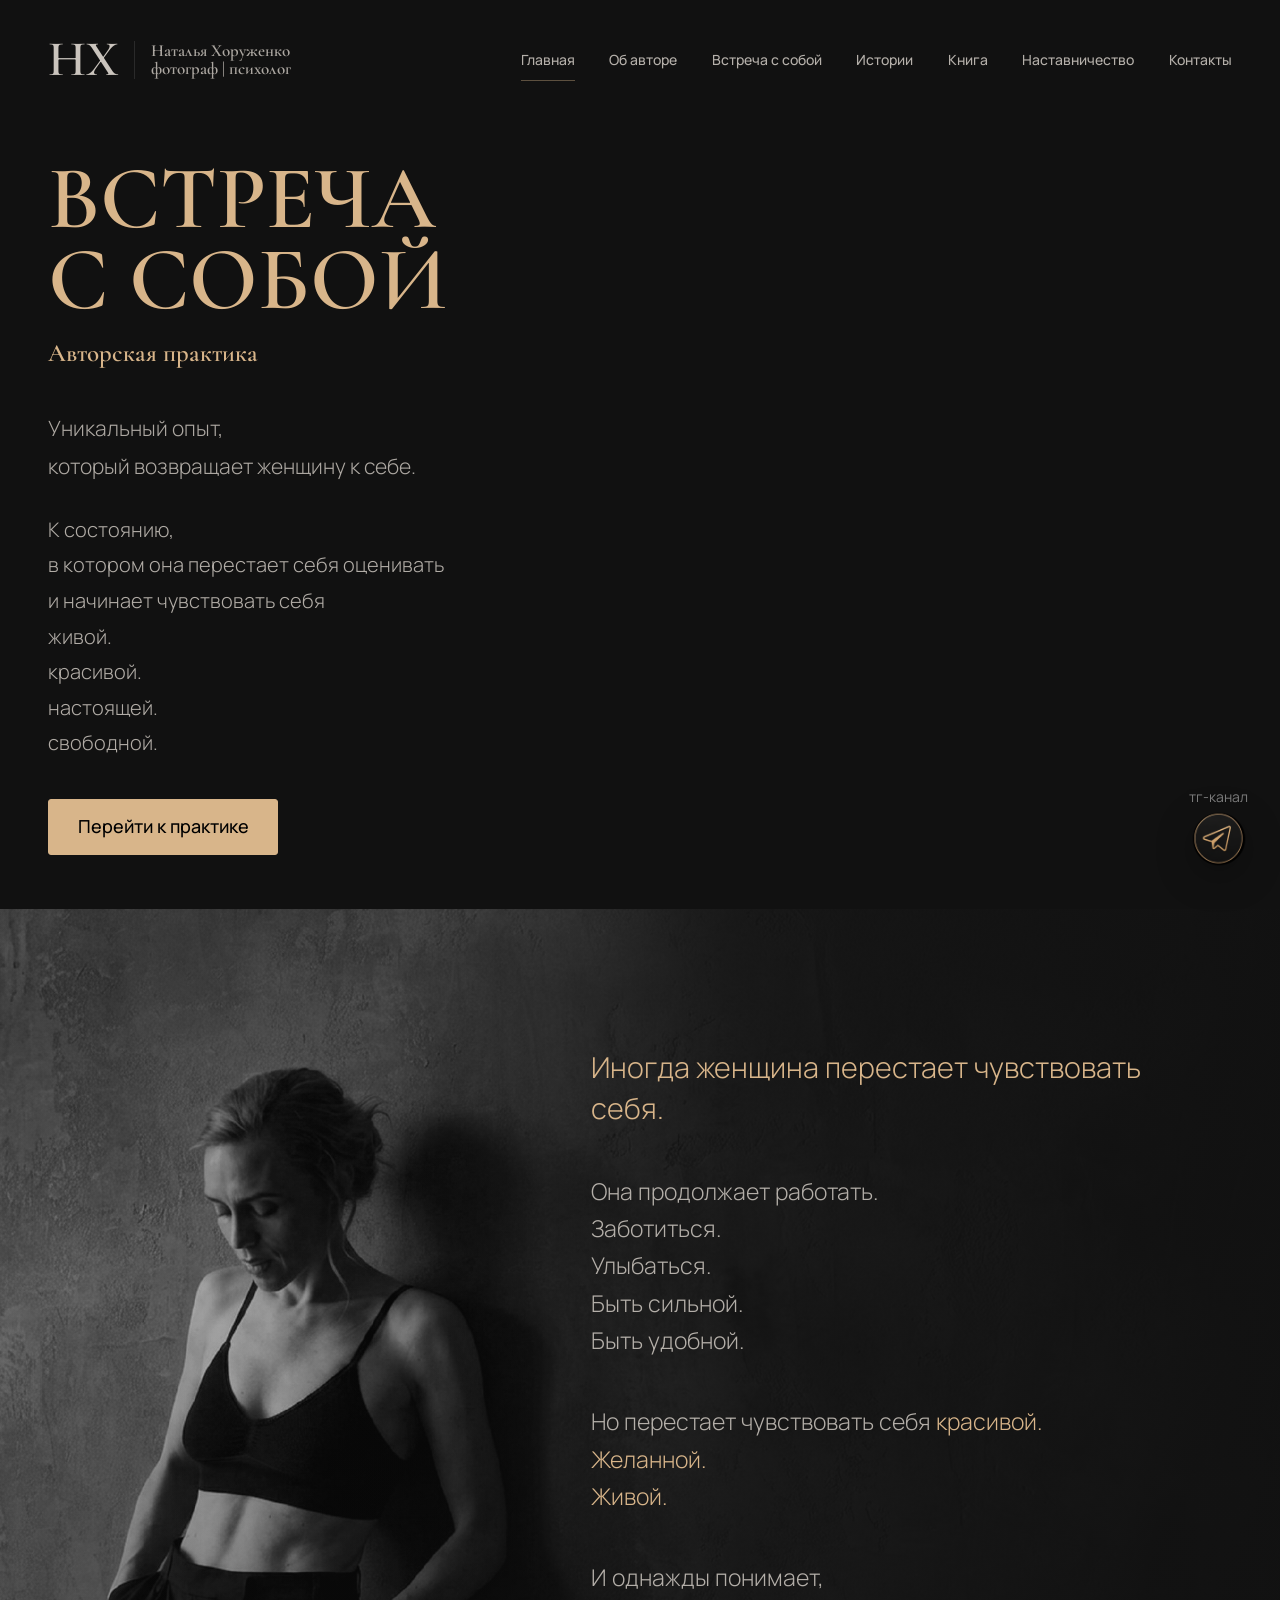
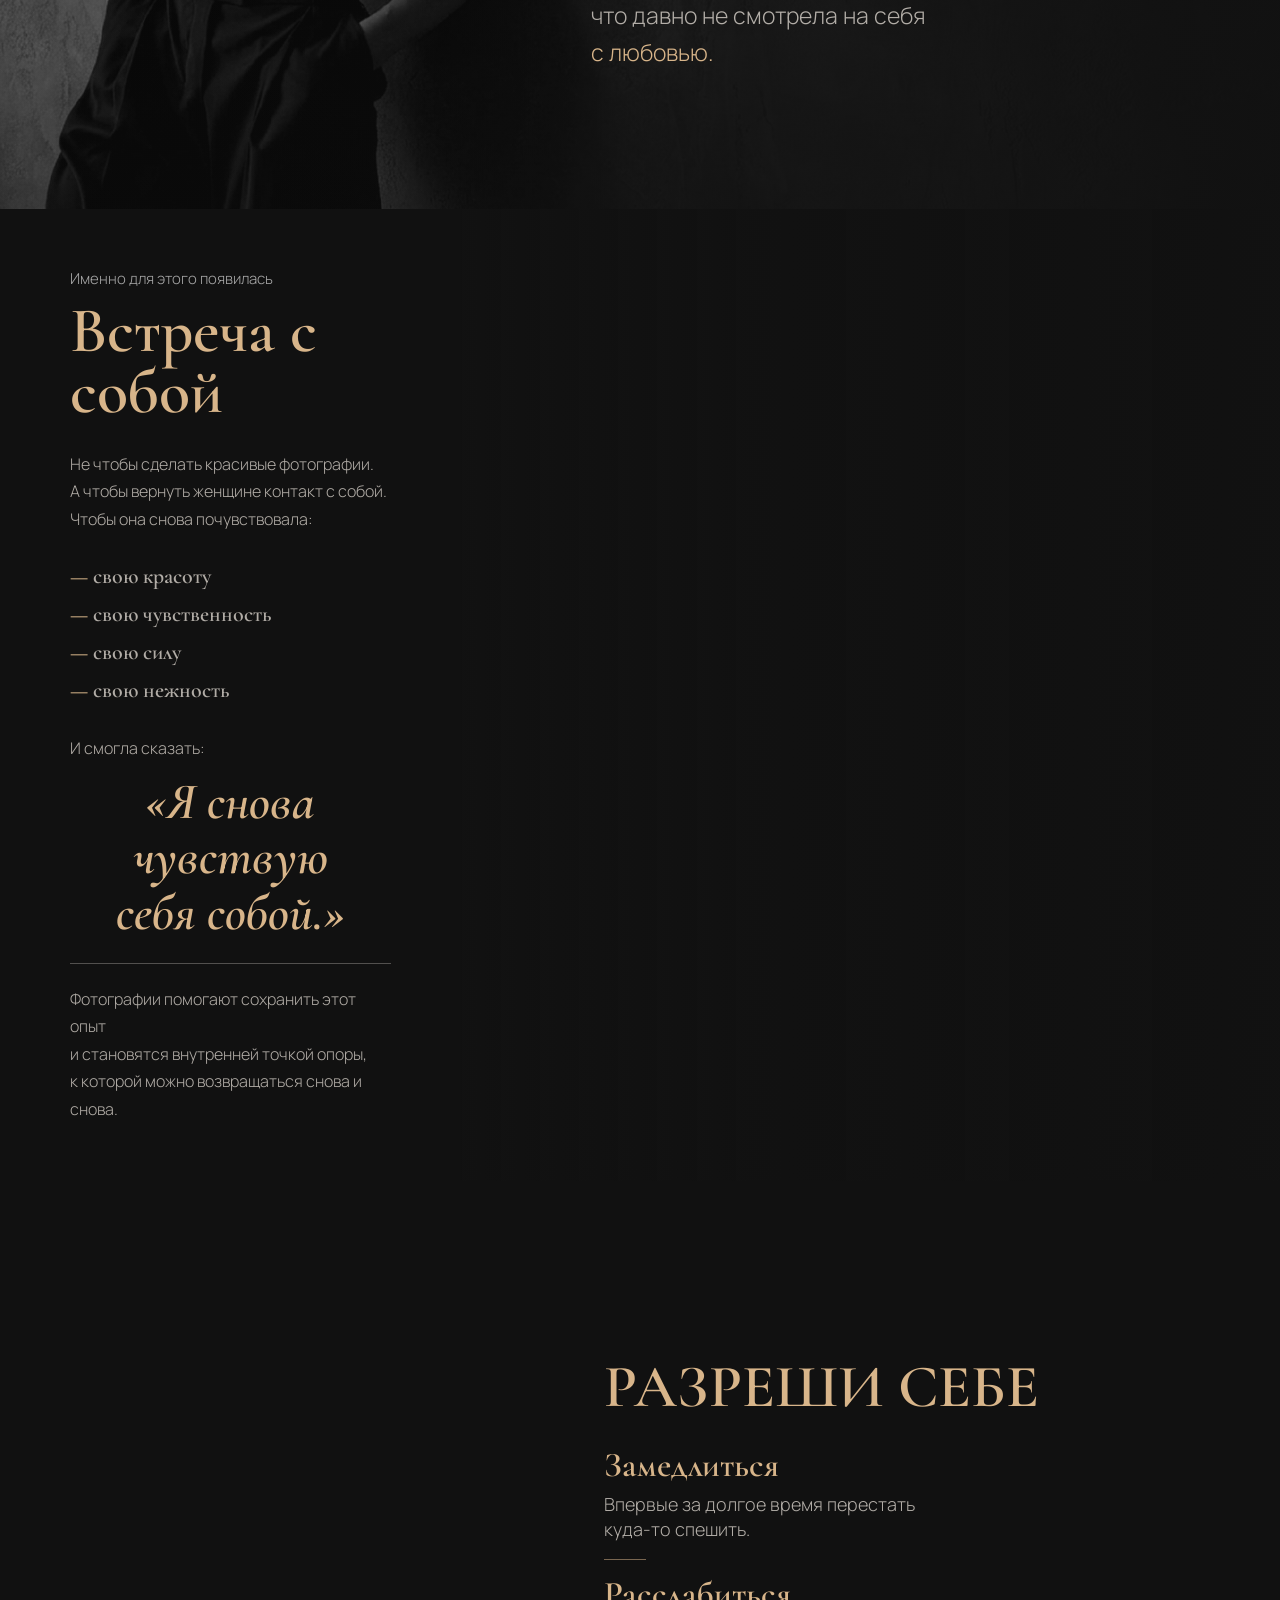
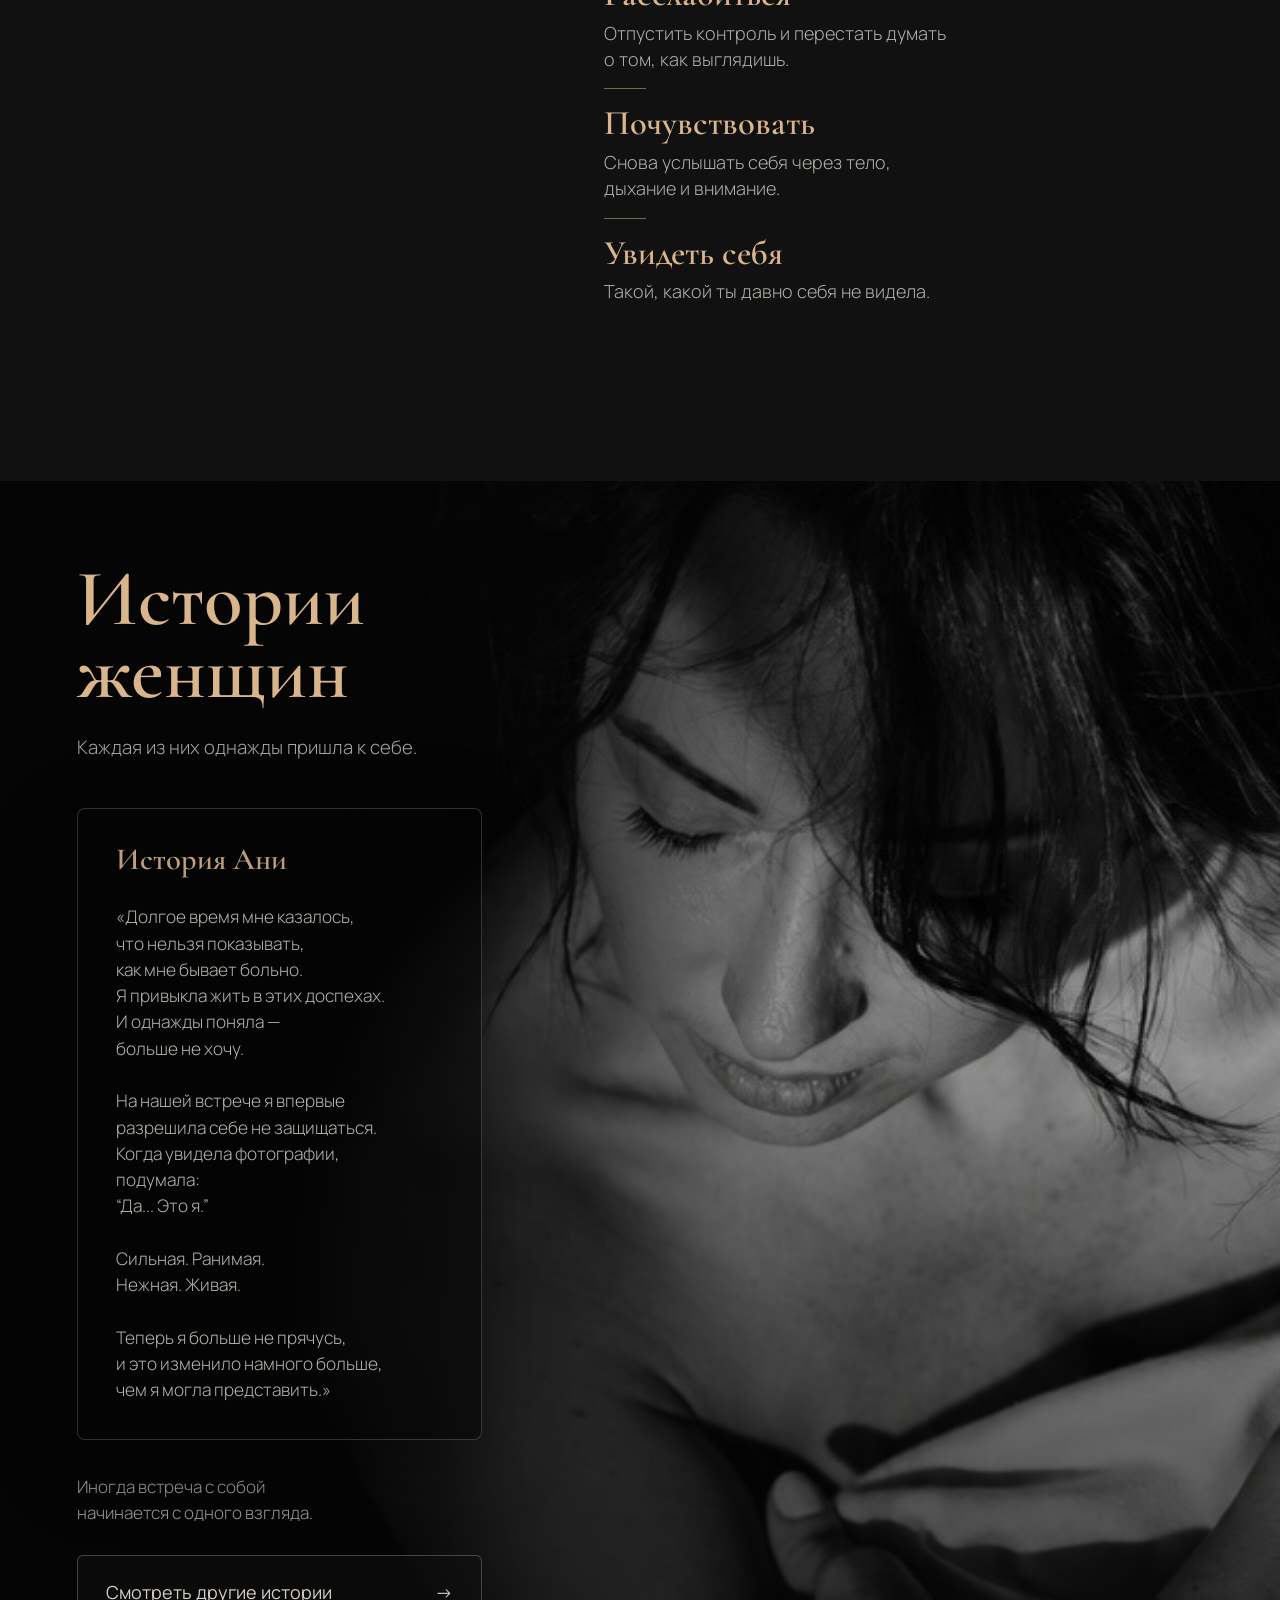
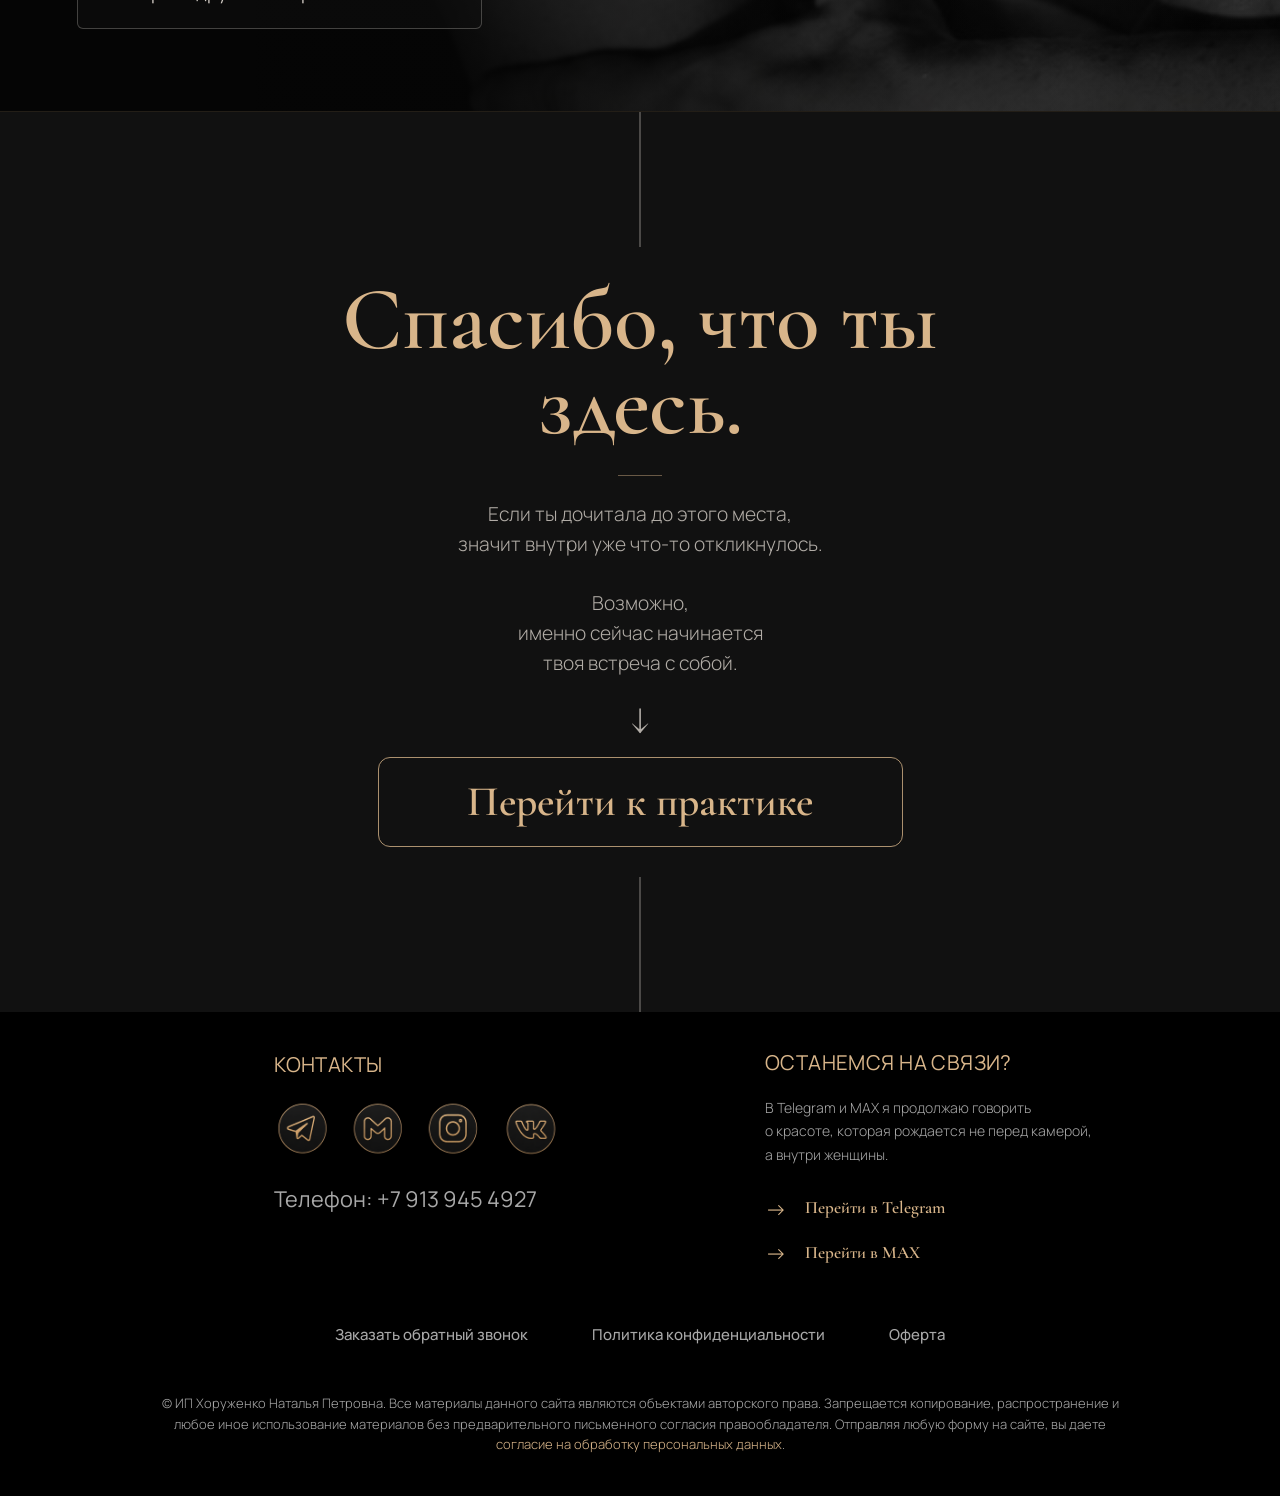
==== commit dc7ebf45: "Deploy movable text blocks and editor controls" ====
--- a/index.html
+++ b/index.html
@@ -7,16 +7,10 @@
     <link rel="preconnect" href="https://fonts.googleapis.com" />
     <link rel="preconnect" href="https://fonts.gstatic.com" crossorigin />
     <link href="https://fonts.googleapis.com/css2?family=Cormorant+Garamond:wght@600;700&family=Manrope:wght@300;400;500&display=swap" rel="stylesheet" />
-    <script type="importmap">
-      {
-        "imports": {
-          "react": "https://esm.sh/react@18.3.1",
-          "react-dom/client": "https://esm.sh/react-dom@18.3.1/client"
-        }
-      }
-    </script>
-    <link rel="stylesheet" href="mobile-menu.css" />
-    <script src="mobile-menu.js" defer></script>
+    <link rel="stylesheet" href="mobile-menu.css?v=20260720" />
+    <link rel="stylesheet" href="home-runtime.css?v=20260720" />
+    <script src="mobile-menu.js?v=20260720" defer></script>
+    <script src="home-runtime.js?v=20260720" defer></script>
     <style>
       :root {
         --graphite: #111111;
@@ -65,8 +59,7 @@
       }
 
       .video-wrap,
-      .video-wrap video,
-      .video-wrap::after {
+      .video-wrap video {
         position: absolute;
         inset: 0;
       }
@@ -77,13 +70,6 @@
         object-fit: cover;
         object-position: 52% 50%;
         transform: scale(1.02);
-      }
-
-      .video-wrap::after {
-        content: "";
-        background:
-          linear-gradient(90deg, rgba(17, 17, 17, 0.96) 0%, rgba(17, 17, 17, 0.72) 30%, rgba(17, 17, 17, 0.26) 60%, rgba(17, 17, 17, 0.16) 100%),
-          linear-gradient(180deg, rgba(17, 17, 17, 0.58) 0%, rgba(17, 17, 17, 0.22) 42%, rgba(17, 17, 17, 0.76) 100%);
       }
 
       .shell {
@@ -1454,12 +1440,6 @@
           object-position: 66% 50%;
         }
 
-        .video-wrap::after {
-          background:
-            linear-gradient(90deg, rgba(17, 17, 17, 0.98) 0%, rgba(17, 17, 17, 0.84) 58%, rgba(17, 17, 17, 0.56) 100%),
-            linear-gradient(180deg, rgba(17, 17, 17, 0.62) 0%, rgba(17, 17, 17, 0.34) 36%, rgba(17, 17, 17, 0.92) 100%);
-        }
-
         .hero {
           flex: 1;
           align-items: flex-end;
@@ -1999,13 +1979,16 @@
         }
       }
     </style>
+    <link rel="stylesheet" href="main-footer.css?v=20260720" />
+    <script src="main-footer.js?v=20260720" defer></script>
+    <link rel="stylesheet" href="admin-panel.css?v=20260720-admin2" />
   </head>
   <body class="has-mobile-menu home-page">
     <div id="root">
       <main class="site">
       <section class="page" id="top">
         <div class="video-wrap" aria-hidden="true">
-          <video src="Для главной.mp4" autoplay muted loop playsinline poster="img/главная.jpg"></video>
+          <video src="Для главной.mp4" autoplay muted loop playsinline preload="metadata" poster="img/главная.jpg"></video>
         </div>
         <div class="shell">
           <header class="header">
@@ -2067,7 +2050,7 @@
         <div class="practice-image" aria-hidden="true"></div>
       </section>
       <section class="permission-section" id="permission">
-        <video class="permission-video" src="1783503330474749.mov" autoplay muted loop playsinline></video>
+        <video class="permission-video" src="1783503330474749.mov" muted loop playsinline preload="none" data-deferred-video></video>
         <div class="permission-panel">
           <h2 class="permission-title"><span class="split-line" style="--line-index: 0">РАЗРЕШИ СЕБЕ</span></h2>
           <div class="permission-item">
@@ -2143,502 +2126,6 @@
       </footer>
       </main>
     </div>
-    <script type="module">
-      import React from "react";
-      import { createRoot } from "react-dom/client";
-
-      const menu = ["Главная", "Об авторе", "Встреча с собой", "Истории", "Книга", "Наставничество", "Контакты"];
-
-      function useRevealSections() {
-        React.useEffect(() => {
-          const sections = document.querySelectorAll(".story-section, .practice-section, .reflection-section, .permission-section, .women-story-section");
-          if (!sections.length || !("IntersectionObserver" in window)) return;
-
-          sections.forEach((section) => section.classList.add("with-animation"));
-          const observer = new IntersectionObserver(
-            (entries) => {
-              entries.forEach((entry) => {
-              if (entry.isIntersecting) {
-                entry.target.classList.add("is-visible");
-                observer.unobserve(entry.target);
-              }
-              });
-            },
-            { threshold: 0.32 }
-          );
-
-          sections.forEach((section) => observer.observe(section));
-          return () => observer.disconnect();
-        }, []);
-      }
-
-      function SecondBlock() {
-        return React.createElement(
-          "section",
-          { className: "story-section", id: "stories" },
-          React.createElement(
-            "div",
-            { className: "story-panel" },
-            React.createElement("h2", { className: "story-title" }, "Иногда женщина перестает чувствовать себя."),
-            React.createElement("p", { className: "story-text" }, "Она продолжает работать.", React.createElement("br"), "Заботиться.", React.createElement("br"), "Улыбаться.", React.createElement("br"), "Быть сильной.", React.createElement("br"), "Быть удобной."),
-            React.createElement("p", { className: "story-text" }, "Но перестает чувствовать себя ", React.createElement("span", { className: "gold-line" }, "красивой."), React.createElement("br"), React.createElement("span", { className: "gold-line" }, "Желанной."), React.createElement("br"), React.createElement("span", { className: "gold-line" }, "Живой.")),
-            React.createElement("p", { className: "story-text" }, "И однажды понимает,", React.createElement("br"), "что давно не смотрела на себя", React.createElement("br"), React.createElement("span", { className: "gold-line" }, "с любовью."))
-          )
-        );
-      }
-
-      function ThirdBlock() {
-        return React.createElement(
-          "section",
-          { className: "practice-section", id: "practice" },
-          React.createElement(
-            "div",
-            { className: "practice-copy" },
-            React.createElement("p", { className: "practice-kicker" }, "Именно для этого появилась"),
-            React.createElement("h2", { className: "practice-title" }, "Встреча с собой"),
-            React.createElement("p", { className: "practice-text" }, "Не чтобы сделать красивые фотографии.", React.createElement("br"), "А чтобы вернуть женщине контакт с собой."),
-            React.createElement("p", { className: "practice-text" }, "Чтобы она снова почувствовала:"),
-            React.createElement(
-              "ul",
-              { className: "practice-list" },
-              ["свою красоту", "свою чувственность", "свою силу", "свою нежность"].map((item) => React.createElement("li", { key: item }, item))
-            ),
-            React.createElement("p", { className: "practice-text" }, "И смогла сказать:"),
-            React.createElement("blockquote", { className: "practice-quote" }, "«Я снова чувствую", React.createElement("br"), "себя собой.»"),
-            React.createElement("div", { className: "practice-divider", "aria-hidden": "true" }),
-            React.createElement("p", { className: "practice-text" }, "Фотографии помогают сохранить этот опыт", React.createElement("br"), "и становятся внутренней точкой опоры,", React.createElement("br"), "к которой можно возвращаться снова и снова.")
-          ),
-          React.createElement("div", { className: "practice-image", "aria-hidden": "true" })
-        );
-      }
-
-      function splitLines(lines, start) {
-        return lines.map((line, index) =>
-          React.createElement(
-            "span",
-            { className: "split-line", style: { "--line-index": start + index }, key: `${line}-${index}` },
-            line
-          )
-        );
-      }
-
-      function PermissionBlock() {
-        const items = [
-          { title: ["Замедлиться"], body: ["Впервые за долгое время перестать", "куда-то спешить."] },
-          { title: ["Расслабиться"], body: ["Отпустить контроль и перестать думать", "о том, как выглядишь."] },
-          { title: ["Почувствовать"], body: ["Снова услышать себя через тело,", "дыхание и внимание."] },
-          { title: ["Увидеть себя"], body: ["Такой, какой ты давно себя не видела."] }
-        ];
-        let index = 1;
-
-        return React.createElement(
-          "section",
-          { className: "permission-section", id: "permission" },
-          React.createElement("video", {
-            className: "permission-video",
-            src: "1783503330474749.mov",
-            poster: "img/пятая.jpg",
-            autoPlay: true,
-            muted: true,
-            loop: true,
-            playsInline: true
-          }),
-          React.createElement(
-            "div",
-            { className: "permission-panel" },
-            React.createElement("h2", { className: "permission-title" }, splitLines(["РАЗРЕШИ СЕБЕ"], 0)),
-            items.flatMap((item, itemIndex) => {
-              const titleStart = index;
-              index += item.title.length;
-              const bodyStart = index;
-              index += item.body.length;
-              return [
-                itemIndex > 0 ? React.createElement("div", { className: "permission-divider", "aria-hidden": "true", key: `divider-${item.title.join(" ")}` }) : null,
-                React.createElement(
-                  "div",
-                  { className: "permission-item", key: item.title.join(" ") },
-                  React.createElement("h3", { className: "permission-heading" }, splitLines(item.title, titleStart)),
-                  React.createElement("p", { className: "permission-body" }, splitLines(item.body, bodyStart))
-                )
-              ];
-            })
-          )
-        );
-      }
-
-      function WomenStoryBlock() {
-        return React.createElement(
-          "section",
-          { className: "women-story-section", id: "women-story-anya" },
-          React.createElement(
-            "div",
-            { className: "women-story-content" },
-            React.createElement("h2", { className: "women-story-title" }, "Истории", React.createElement("br"), "женщин"),
-            React.createElement("p", { className: "women-story-lead" }, "Каждая из них однажды пришла к себе."),
-            React.createElement(
-              "div",
-              { className: "women-story-card" },
-              React.createElement("h3", { className: "women-story-card-title" }, "История Ани"),
-              React.createElement(
-                "p",
-                { className: "women-story-quote" },
-                "«Долгое время мне казалось,",
-                React.createElement("br"),
-                "что нельзя показывать,",
-                React.createElement("br"),
-                "как мне бывает больно.",
-                React.createElement("br"),
-                "Я привыкла жить в этих доспехах.",
-                React.createElement("br"),
-                "И однажды поняла —",
-                React.createElement("br"),
-                "больше не хочу.",
-                React.createElement("br"),
-                React.createElement("br"),
-                "На нашей встрече я впервые",
-                React.createElement("br"),
-                "разрешила себе не защищаться.",
-                React.createElement("br"),
-                "Когда увидела фотографии,",
-                React.createElement("br"),
-                "подумала:",
-                React.createElement("br"),
-                "“Да... Это я.”",
-                React.createElement("br"),
-                React.createElement("br"),
-                "Сильная. Ранимая.",
-                React.createElement("br"),
-                "Нежная. Живая.",
-                React.createElement("br"),
-                React.createElement("br"),
-                "Теперь я больше не прячусь,",
-                React.createElement("br"),
-                "и это изменило намного больше,",
-                React.createElement("br"),
-                "чем я могла представить.»"
-              )
-            ),
-            React.createElement("p", { className: "women-story-note" }, "Иногда встреча с собой", React.createElement("br"), "начинается с одного взгляда."),
-            React.createElement("a", { className: "women-story-link", href: "Portfolio.html" }, "Смотреть другие истории ", React.createElement("span", { "aria-hidden": "true" }, "→"))
-          )
-        );
-      }
-
-      function ClosingBlock() {
-        return React.createElement(
-          "section",
-          { className: "closing-section", id: "closing" },
-          React.createElement(
-            "div",
-            { className: "closing-inner" },
-            React.createElement("h2", { className: "closing-title" }, "Спасибо, что ты здесь."),
-            React.createElement("div", { className: "closing-divider", "aria-hidden": "true" }),
-            React.createElement("p", { className: "closing-text" }, "Если ты дочитала до этого места,", React.createElement("br"), "значит внутри уже что-то откликнулось."),
-            React.createElement("p", { className: "closing-text" }, "Возможно,", React.createElement("br"), "именно сейчас начинается", React.createElement("br"), "твоя встреча с собой."),
-            React.createElement("div", { className: "closing-arrow", "aria-hidden": "true" }, "↓"),
-            React.createElement("a", { className: "closing-button", href: "meeting-yourself.html" }, "Перейти к практике"),
-          )
-        );
-      }
-
-      const callbackCountries = [
-        { label: "🇷🇺 Россия", code: "+7", value: "Россия +7" },
-        { label: "🇰🇿 Казахстан", code: "+7", value: "Казахстан +7" },
-        { label: "🇧🇾 Беларусь", code: "+375", value: "Беларусь +375" },
-        { label: "🇺🇦 Украина", code: "+380", value: "Украина +380" },
-        { label: "🇦🇲 Армения", code: "+374", value: "Армения +374" },
-        { label: "🇬🇪 Грузия", code: "+995", value: "Грузия +995" },
-        { label: "🇦🇿 Азербайджан", code: "+994", value: "Азербайджан +994" },
-        { label: "🇰🇬 Кыргызстан", code: "+996", value: "Кыргызстан +996" },
-        { label: "🇺🇿 Узбекистан", code: "+998", value: "Узбекистан +998" },
-        { label: "🇹🇯 Таджикистан", code: "+992", value: "Таджикистан +992" },
-        { label: "🇹🇲 Туркменистан", code: "+993", value: "Туркменистан +993" },
-        { label: "🇹🇷 Турция", code: "+90", value: "Турция +90" },
-        { label: "🇩🇪 Германия", code: "+49", value: "Германия +49" },
-        { label: "🇫🇷 Франция", code: "+33", value: "Франция +33" },
-        { label: "🇮🇹 Италия", code: "+39", value: "Италия +39" },
-        { label: "🇪🇸 Испания", code: "+34", value: "Испания +34" },
-        { label: "🇬🇧 Великобритания", code: "+44", value: "Великобритания +44" },
-        { label: "🇺🇸 США", code: "+1", value: "США +1" },
-        { label: "🇨🇦 Канада", code: "+1", value: "Канада +1" },
-        { label: "🇦🇪 ОАЭ", code: "+971", value: "ОАЭ +971" },
-        { label: "🇮🇱 Израиль", code: "+972", value: "Израиль +972" },
-        { label: "🇨🇳 Китай", code: "+86", value: "Китай +86" },
-        { label: "🇮🇳 Индия", code: "+91", value: "Индия +91" },
-        { label: "🇹🇭 Таиланд", code: "+66", value: "Таиланд +66" }
-      ];
-
-      function CallbackModal({ isOpen, onClose }) {
-        const captcha = React.useMemo(() => {
-          const first = Math.floor(Math.random() * 8) + 2;
-          const second = Math.floor(Math.random() * 8) + 2;
-          return { question: `${first}+${second}`, answer: String(first + second) };
-        }, [isOpen]);
-
-        const [values, setValues] = React.useState({
-          name: "",
-          country: "Россия +7",
-          phone: "",
-          messenger: "",
-          email: "",
-          captcha: ""
-        });
-        const [errors, setErrors] = React.useState({});
-
-        React.useEffect(() => {
-          if (!isOpen) return undefined;
-          const previousOverflow = document.body.style.overflow;
-          document.body.style.overflow = "hidden";
-          return () => {
-            document.body.style.overflow = previousOverflow;
-          };
-        }, [isOpen]);
-
-        React.useEffect(() => {
-          if (!isOpen) return undefined;
-          const onKeyDown = (event) => {
-            if (event.key === "Escape") onClose();
-          };
-          window.addEventListener("keydown", onKeyDown);
-          return () => window.removeEventListener("keydown", onKeyDown);
-        }, [isOpen, onClose]);
-
-        if (!isOpen) return null;
-
-        const updateValue = (field) => (event) => {
-          setValues((current) => ({ ...current, [field]: event.target.value }));
-          setErrors((current) => ({ ...current, [field]: "" }));
-        };
-
-        const validate = () => {
-          const nextErrors = {};
-          const emailPattern = /^[^\s@]+@[^\s@]+\.[^\s@]{2,}$/i;
-          const phoneDigits = values.phone.replace(/\D/g, "");
-
-          if (!values.name.trim()) nextErrors.name = "Заполните имя.";
-          if (!values.country) nextErrors.country = "Выберите страну.";
-          if (!phoneDigits || phoneDigits.length < 6) nextErrors.phone = "Введите корректный номер телефона.";
-          if (!values.messenger) nextErrors.messenger = "Выберите удобный мессенджер.";
-          if (!values.email.trim()) {
-            nextErrors.email = "Заполните email.";
-          } else if (!emailPattern.test(values.email.trim())) {
-            nextErrors.email = "Проверьте правильность email.";
-          }
-          if (!values.captcha.trim()) {
-            nextErrors.captcha = "Введите ответ на капчу.";
-          } else if (values.captcha.trim() !== captcha.answer) {
-            nextErrors.captcha = "Капча решена неверно.";
-          }
-
-          setErrors(nextErrors);
-          return Object.keys(nextErrors).length === 0;
-        };
-
-        const handleSubmit = (event) => {
-          if (!validate()) event.preventDefault();
-        };
-
-        const fullPhone = `${values.country}: ${values.phone}`.trim();
-
-        return React.createElement(
-          "div",
-          {
-            className: "callback-overlay",
-            role: "dialog",
-            "aria-modal": "true",
-            "aria-labelledby": "callback-title",
-            onMouseDown: (event) => {
-              if (event.target === event.currentTarget) onClose();
-            }
-          },
-          React.createElement(
-            "div",
-            { className: "callback-modal" },
-            React.createElement("button", { className: "callback-close", type: "button", onClick: onClose, "aria-label": "Закрыть форму" }, "×"),
-            React.createElement("h2", { className: "callback-title", id: "callback-title" }, "Оставьте ваши", React.createElement("br"), "контактные данные, и я", React.createElement("br"), "с вами свяжусь"),
-            React.createElement(
-              "form",
-              { className: "callback-form", action: "https://formsubmit.co/ilyzenko11@gmail.com", method: "POST", onSubmit: handleSubmit, noValidate: true },
-              React.createElement("input", { type: "hidden", name: "_subject", value: "Заявка на обратный звонок с сайта" }),
-              React.createElement("input", { type: "hidden", name: "_captcha", value: "false" }),
-              React.createElement("input", { type: "hidden", name: "Телефон полностью", value: fullPhone }),
-              React.createElement(
-                "label",
-                { className: "callback-field" },
-                React.createElement("input", { className: "callback-input", name: "Имя", type: "text", placeholder: "Ваше Имя", value: values.name, onChange: updateValue("name"), autoComplete: "name" }),
-                React.createElement("span", { className: "callback-error" }, errors.name || "")
-              ),
-              React.createElement(
-                "div",
-                { className: "callback-field" },
-                React.createElement(
-                  "div",
-                  { className: "callback-phone-row" },
-                  React.createElement(
-                    "select",
-                    { className: "callback-select", name: "Страна", value: values.country, onChange: updateValue("country"), "aria-label": "Страна телефона" },
-                    callbackCountries.map((country) => React.createElement("option", { value: country.value, key: country.value }, `${country.label} ${country.code}`))
-                  ),
-                  React.createElement("input", { className: "callback-input", name: "Телефон", type: "tel", placeholder: "(000) 000-0000", value: values.phone, onChange: updateValue("phone"), autoComplete: "tel" })
-                ),
-                React.createElement("span", { className: "callback-error" }, errors.country || errors.phone || "")
-              ),
-              React.createElement(
-                "label",
-                { className: "callback-field" },
-                React.createElement(
-                  "select",
-                  { className: "callback-select", name: "Удобный мессенджер", value: values.messenger, onChange: updateValue("messenger") },
-                  React.createElement("option", { value: "" }, "Выберите удобный мессенджер"),
-                  React.createElement("option", { value: "Telegram" }, "Телеграмм"),
-                  React.createElement("option", { value: "MAX" }, "Макс")
-                ),
-                React.createElement("span", { className: "callback-error" }, errors.messenger || "")
-              ),
-              React.createElement(
-                "label",
-                { className: "callback-field" },
-                React.createElement("input", { className: "callback-input", name: "Email", type: "email", placeholder: "Email", value: values.email, onChange: updateValue("email"), autoComplete: "email" }),
-                React.createElement("span", { className: "callback-error" }, errors.email || "")
-              ),
-              React.createElement(
-                "label",
-                { className: "callback-field" },
-                React.createElement("span", { className: "callback-label" }, "Капча"),
-                React.createElement("input", { className: "callback-input", name: "Капча", type: "text", placeholder: `Сколько будет ${captcha.question}?`, value: values.captcha, onChange: updateValue("captcha"), inputMode: "numeric" }),
-                React.createElement("span", { className: "callback-error" }, errors.captcha || "")
-              ),
-              React.createElement("button", { className: "callback-submit", type: "submit" }, "Отправить"),
-              React.createElement("p", { className: "callback-note" }, "После отправки данные придут на email: ilyzenko11@gmail.com")
-            )
-          )
-        );
-      }
-
-      function SiteFooter() {
-        const [isCallbackOpen, setIsCallbackOpen] = React.useState(false);
-
-        return React.createElement(
-          React.Fragment,
-          null,
-          React.createElement(
-            "footer",
-            { className: "site-footer" },
-            React.createElement(
-              "div",
-              { className: "footer-top" },
-              React.createElement(
-                "div",
-                { className: "footer-contact-block" },
-                React.createElement("p", { className: "footer-title" }, "Контакты"),
-                React.createElement(
-                  "div",
-                  { className: "footer-socials" },
-                  React.createElement("a", { className: "social-link", href: "https://t.me/Khoruzhenko_Nataly", "aria-label": "Telegram" }, React.createElement("img", { src: "img/social-telegram.png", alt: "" })),
-                  React.createElement("a", { className: "social-link", href: "https://max.ru/u/f9LHodD0cOLBq1trg3ctk1oujiVY9LP8ciax4O8db_CDsbIM1cx2tUGCV8c", "aria-label": "MAX" }, React.createElement("img", { src: "img/social-max.png", alt: "" })),
-                  React.createElement("a", { className: "social-link", href: "https://www.instagram.com/khoruzhenko_natalya?igsh=MXJnbW04OHd2ZDZqdw%3D%3D", "aria-label": "Instagram" }, React.createElement("img", { src: "img/social-instagram.png", alt: "" })),
-                  React.createElement("a", { className: "social-link", href: "https://vk.ru/khoruzhenko_natalya", "aria-label": "VK" }, React.createElement("img", { src: "img/social-vk.png", alt: "" }))
-                ),
-                React.createElement("div", { className: "footer-phone" }, "Телефон: +7 913 945 4927")
-              ),
-              React.createElement(
-                "div",
-                { className: "footer-invite" },
-                React.createElement("h2", { className: "footer-invite-title" }, "Останемся на связи?"),
-                React.createElement("p", { className: "footer-invite-text" }, "В Telegram и MAX я продолжаю говорить", React.createElement("br"), "о красоте, которая рождается не перед камерой,", React.createElement("br"), "а внутри женщины."),
-                React.createElement(
-                  "div",
-                  { className: "footer-invite-links" },
-                  React.createElement("a", { className: "footer-invite-link", href: "https://t.me/khoruzhenko_natalya" }, "Перейти в Telegram"),
-                  React.createElement("a", { className: "footer-invite-link", href: "https://max.ru/join/Ky_laijAnAXNXVZiBa8XL-ct-ZNSgVSWyO0Qg3uQMKg" }, "Перейти в MAX")
-                )
-              )
-            ),
-            React.createElement(
-              "div",
-              { className: "footer-actions" },
-              React.createElement("button", { className: "footer-text-button", type: "button", onClick: () => setIsCallbackOpen(true) }, "Заказать обратный звонок"),
-              React.createElement("a", { className: "footer-text-button", href: "privacy.html", target: "_blank", rel: "noopener" }, "Политика конфиденциальности"),
-              React.createElement("a", { className: "footer-text-button", href: "offer.html", target: "_blank", rel: "noopener" }, "Оферта")
-            ),
-            React.createElement(
-              "p",
-              { className: "footer-copy" },
-              "© ИП Хоруженко Наталья Петровна. Все материалы данного сайта являются объектами авторского права. Запрещается копирование, распространение и любое иное использование материалов без предварительного письменного согласия правообладателя. Отправляя любую форму на сайте, вы даете ",
-              React.createElement("a", { className: "footer-consent-button", href: "consent.html", target: "_blank", rel: "noopener" }, "согласие на обработку персональных данных"),
-              "."
-            )
-          ),
-          React.createElement(CallbackModal, { isOpen: isCallbackOpen, onClose: () => setIsCallbackOpen(false) })
-        );
-      }
-
-      function HomePage() {
-        useRevealSections();
-
-        return React.createElement(
-          "main",
-          { className: "site" },
-          React.createElement(
-            "section",
-            { className: "page", id: "top" },
-            React.createElement(
-              "div",
-              { className: "video-wrap", "aria-hidden": "true" },
-              React.createElement("video", {
-                src: "Для главной.mp4",
-                autoPlay: true,
-                muted: true,
-                loop: true,
-                playsInline: true,
-                poster: "img/главная.jpg"
-              })
-            ),
-            React.createElement(
-              "div",
-              { className: "shell" },
-              React.createElement(
-                "header",
-                { className: "header" },
-                React.createElement(
-                  "div",
-                  { className: "brand" },
-                  React.createElement("div", { className: "mark" }, "HX"),
-                  React.createElement("div", { className: "brand-line", "aria-hidden": "true" }),
-                  React.createElement("div", { className: "brand-text" }, "Наталья Хоруженко", React.createElement("br"), "фотограф | психолог")
-                ),
-                React.createElement(
-                  "nav",
-                  { className: "nav", "aria-label": "Основное меню" },
-              menu.map((item) => React.createElement("a", { href: item === "Главная" ? "#top" : item === "Об авторе" ? "about.html" : item === "Истории" ? "Portfolio.html" : item === "Встреча с собой" ? "meeting-yourself.html" : item === "Книга" ? "book.html" : item === "Контакты" ? "contacts.html" : item === "Наставничество" ? "nastavnichestvo.html" : "#", key: item }, item))
-                )
-              ),
-              React.createElement(
-                "section",
-                { className: "hero" },
-                React.createElement(
-                  "div",
-                  { className: "content" },
-                  React.createElement("h1", null, "Встреча", React.createElement("br"), "с собой"),
-                  React.createElement("p", { className: "subtitle" }, "Авторская практика"),
-                  React.createElement("p", { className: "lead" }, "Уникальный опыт,", React.createElement("br"), "который возвращает женщину к себе."),
-                  React.createElement("p", { className: "poem" }, "К состоянию,", React.createElement("br"), "в котором она перестает себя оценивать", React.createElement("br"), "и начинает чувствовать себя", React.createElement("br"), "живой.", React.createElement("br"), "красивой.", React.createElement("br"), "настоящей.", React.createElement("br"), "свободной."),
-                  React.createElement("a", { className: "story-button", href: "meeting-yourself.html" }, "Перейти к практике")
-                )
-              )
-            )
-          ),
-          React.createElement(SecondBlock),
-          React.createElement(ThirdBlock),
-          React.createElement(PermissionBlock),
-          React.createElement(WomenStoryBlock),
-          React.createElement(ClosingBlock),
-          React.createElement(SiteFooter)
-        );
-      }
-
-      createRoot(document.getElementById("root")).render(React.createElement(HomePage));
-    </script>
     <style>
       .floating-telegram {
         position: fixed;
@@ -2684,9 +2171,10 @@
         }
       }
     </style>
-    <a class="floating-telegram" href="https://t.me/Khoruzhenko_Nataly" aria-label="Telegram">
-      <span class="floating-telegram-label">тгк</span>
+    <a class="floating-telegram" href="https://t.me/khoruzhenko_natalya" aria-label="Telegram-канал">
+      <span class="floating-telegram-label">тг-канал</span>
       <img src="img/social-telegram.png" alt="" />
     </a>
+    <script src="admin-panel.js?v=20260720-admin2"></script>
   </body>
 </html>
--- a/home-runtime.css
+++ b/home-runtime.css
@@ -0,0 +1,37 @@
+.home-runtime-ready .hero .content > * {
+  animation: home-text-reveal 760ms cubic-bezier(0.22, 1, 0.36, 1) both;
+}
+
+.home-runtime-ready .hero .content > :nth-child(2) {
+  animation-delay: 90ms;
+}
+
+.home-runtime-ready .hero .content > :nth-child(3) {
+  animation-delay: 170ms;
+}
+
+.home-runtime-ready .hero .content > :nth-child(4) {
+  animation-delay: 250ms;
+}
+
+.home-runtime-ready .hero .content > :nth-child(5) {
+  animation-delay: 330ms;
+}
+
+@keyframes home-text-reveal {
+  from {
+    opacity: 0;
+    transform: translateY(24px);
+  }
+
+  to {
+    opacity: 1;
+    transform: translateY(0);
+  }
+}
+
+@media (prefers-reduced-motion: reduce) {
+  .home-runtime-ready .hero .content > * {
+    animation: none;
+  }
+}
--- a/main-footer.css
+++ b/main-footer.css
@@ -0,0 +1,391 @@
+.site-footer {
+  padding: 38px clamp(32px, 12vw, 220px) 42px !important;
+  background: #000000 !important;
+  color: #a8a8a8 !important;
+  font-family: "Manrope", Arial, sans-serif;
+  text-align: center !important;
+}
+
+.site-footer .footer-top {
+  display: grid;
+  grid-template-columns: max-content minmax(320px, 420px);
+  gap: clamp(12px, 2vw, 34px);
+  align-items: start;
+  justify-content: center;
+  max-width: 1180px;
+  margin: 0 auto;
+  text-align: left;
+}
+
+.site-footer .footer-contact-block,
+.site-footer .footer-invite {
+  justify-self: start;
+}
+
+.site-footer .footer-title {
+  margin: 0 0 22px;
+  color: var(--gold, #d8b58a);
+  font-size: clamp(18px, 1.6vw, 24px);
+  font-weight: 400;
+  letter-spacing: 0.02em;
+  text-transform: uppercase;
+}
+
+.site-footer .footer-socials {
+  display: flex;
+  align-items: center;
+  justify-content: flex-start;
+  gap: 18px;
+}
+
+.site-footer .social-link {
+  display: inline-flex;
+  align-items: center;
+  justify-content: center;
+  width: 58px;
+  height: 58px;
+  color: inherit;
+  background: transparent;
+  text-decoration: none;
+  transition: opacity 180ms ease, transform 180ms ease;
+}
+
+.site-footer .social-link:hover,
+.site-footer .social-link:focus-visible {
+  opacity: 0.82;
+  transform: translateY(-2px);
+}
+
+.site-footer .social-link img {
+  display: block;
+  width: 100%;
+  height: 100%;
+  border-radius: 0;
+  object-fit: contain;
+}
+
+.site-footer .footer-phone {
+  margin-top: 26px;
+  color: #a8a8a8;
+  font-size: clamp(18px, 1.7vw, 22px);
+  font-weight: 400;
+  white-space: nowrap;
+  text-align: left;
+}
+
+.site-footer .footer-invite {
+  max-width: 420px;
+  color: #a8a8a8;
+  transform: translateX(clamp(130px, 14vw, 260px));
+}
+
+.site-footer .footer-invite-title {
+  margin: 0 0 22px;
+  color: var(--gold, #d8b58a);
+  font-family: "Manrope", Arial, sans-serif;
+  font-size: clamp(18px, 1.6vw, 24px);
+  font-weight: 400;
+  line-height: 1.2;
+  letter-spacing: 0.02em;
+  text-transform: uppercase;
+  white-space: nowrap;
+}
+
+.site-footer .footer-invite-text {
+  margin: 0;
+  color: #a8a8a8;
+  font-size: 14px;
+  font-weight: 300;
+  line-height: 1.65;
+}
+
+.site-footer .footer-invite-links {
+  display: grid;
+  gap: 18px;
+  margin-top: 30px;
+}
+
+.site-footer .footer-invite-link {
+  display: inline-flex;
+  align-items: center;
+  gap: 18px;
+  width: fit-content;
+  color: var(--gold, #d8b58a);
+  font-family: "Cormorant Garamond", Georgia, serif;
+  font-size: clamp(17px, 1.35vw, 20px);
+  font-weight: 600;
+  line-height: 1.2;
+  text-decoration: none;
+  transition: color 180ms ease, transform 180ms ease;
+}
+
+.site-footer .footer-invite-link::before {
+  content: "→";
+  color: var(--gold, #d8b58a);
+  font-family: "Manrope", Arial, sans-serif;
+  font-size: 22px;
+  font-weight: 300;
+}
+
+.site-footer .footer-invite-link:hover,
+.site-footer .footer-invite-link:focus-visible {
+  color: #e9e2da;
+  transform: translateX(4px);
+}
+
+.site-footer .footer-actions {
+  display: flex !important;
+  justify-content: center !important;
+  align-items: center;
+  gap: clamp(26px, 5vw, 110px) !important;
+  width: 100%;
+  margin-top: 58px !important;
+}
+
+.site-footer .footer-text-button {
+  padding: 0 !important;
+  border: 0 !important;
+  color: #a8a8a8 !important;
+  background: transparent !important;
+  font-family: "Manrope", Arial, sans-serif;
+  font-size: 15px;
+  font-weight: 500;
+  cursor: pointer;
+  text-decoration: none;
+  transition: color 180ms ease;
+}
+
+.site-footer .footer-text-button:hover,
+.site-footer .footer-text-button:focus-visible {
+  color: var(--gold, #d8b58a) !important;
+}
+
+.site-footer .footer-copy {
+  max-width: 1180px !important;
+  margin: 48px auto 0 !important;
+  color: #a8a8a8 !important;
+  font-size: 13px !important;
+  font-weight: 300;
+  line-height: 1.55 !important;
+  text-align: center;
+}
+
+.site-footer .footer-consent-button {
+  padding: 0;
+  border: 0;
+  color: var(--gold, #d8b58a);
+  background: transparent;
+  font: inherit;
+  text-decoration: none;
+}
+
+.site-footer .footer-consent-button:hover,
+.site-footer .footer-consent-button:focus-visible {
+  color: #e9e2da;
+}
+
+body.main-callback-open {
+  overflow: hidden;
+}
+
+.main-callback-overlay {
+  position: fixed;
+  z-index: 9000;
+  inset: 0;
+  display: flex;
+  align-items: center;
+  justify-content: center;
+  padding: 24px;
+  background: rgba(0, 0, 0, 0.82);
+  backdrop-filter: blur(8px);
+}
+
+.main-callback-overlay[hidden] {
+  display: none;
+}
+
+.main-callback-modal {
+  position: relative;
+  width: min(560px, 100%);
+  max-height: min(92svh, 860px);
+  padding: 44px 46px 40px;
+  overflow-y: auto;
+  border: 1px solid rgba(216, 181, 138, 0.34);
+  border-radius: 8px;
+  background: linear-gradient(180deg, rgba(31, 31, 31, 0.98) 0%, rgba(17, 17, 17, 0.98) 100%);
+  box-shadow: 0 24px 90px rgba(0, 0, 0, 0.58);
+  color: var(--milk, #e9e2da);
+  font-family: "Manrope", Arial, sans-serif;
+}
+
+.main-callback-close {
+  position: absolute;
+  top: 14px;
+  right: 16px;
+  width: 38px;
+  height: 38px;
+  border: 0;
+  background: transparent;
+  color: rgba(233, 226, 218, 0.72);
+  font-size: 34px;
+  line-height: 1;
+  cursor: pointer;
+  transition: color 180ms ease;
+}
+
+.main-callback-close:hover,
+.main-callback-close:focus-visible {
+  color: var(--gold, #d8b58a);
+}
+
+.main-callback-title {
+  margin: 0 0 28px;
+  color: var(--gold, #d8b58a);
+  font-family: "Cormorant Garamond", Georgia, serif;
+  font-size: clamp(30px, 4.2vw, 38px);
+  font-weight: 600;
+  line-height: 1.15;
+  text-align: center;
+}
+
+.main-callback-form,
+.main-callback-field {
+  display: grid;
+  gap: 7px;
+}
+
+.main-callback-form {
+  gap: 16px;
+}
+
+.main-callback-input,
+.main-callback-select {
+  width: 100%;
+  min-width: 0;
+  min-height: 60px;
+  padding: 0 20px;
+  border: 1px solid rgba(216, 181, 138, 0.34);
+  border-radius: 4px;
+  outline: none;
+  background: rgba(0, 0, 0, 0.28);
+  color: var(--milk, #e9e2da);
+  font: 400 16px/1 "Manrope", Arial, sans-serif;
+  transition: border-color 180ms ease, box-shadow 180ms ease, background 180ms ease;
+}
+
+.main-callback-input::placeholder {
+  color: rgba(233, 226, 218, 0.48);
+}
+
+.main-callback-input:focus,
+.main-callback-select:focus {
+  border-color: var(--gold, #d8b58a);
+  background: rgba(0, 0, 0, 0.42);
+  box-shadow: 0 0 0 3px rgba(216, 181, 138, 0.14);
+}
+
+.main-callback-select option {
+  background: #111111;
+  color: var(--milk, #e9e2da);
+}
+
+.main-callback-phone-row {
+  display: grid;
+  grid-template-columns: minmax(150px, 0.42fr) minmax(170px, 1fr);
+  gap: 10px;
+}
+
+.main-callback-label {
+  color: rgba(233, 226, 218, 0.78);
+  font-size: 16px;
+  font-weight: 400;
+}
+
+.main-callback-error {
+  min-height: 16px;
+  color: #ff9a9a;
+  font-size: 12px;
+  line-height: 1.35;
+}
+
+.main-callback-submit {
+  min-height: 60px;
+  border: 1px solid var(--gold, #d8b58a);
+  border-radius: 4px;
+  background: var(--gold, #d8b58a);
+  color: #111111;
+  font: 700 16px/1 "Manrope", Arial, sans-serif;
+  cursor: pointer;
+  transition: background 180ms ease, color 180ms ease, transform 180ms ease;
+}
+
+.main-callback-submit:hover,
+.main-callback-submit:focus-visible {
+  background: transparent;
+  color: var(--gold, #d8b58a);
+}
+
+.main-callback-submit:active {
+  transform: translateY(1px);
+}
+
+.main-callback-note {
+  margin: 2px 0 0;
+  color: rgba(233, 226, 218, 0.58);
+  font-size: 12px;
+  line-height: 1.45;
+  text-align: center;
+}
+
+@media (max-width: 620px) {
+  .site-footer {
+    padding: 34px 18px 36px !important;
+  }
+
+  .site-footer .footer-top {
+    grid-template-columns: 1fr;
+    gap: 42px;
+    text-align: center;
+  }
+
+  .site-footer .footer-contact-block,
+  .site-footer .footer-invite {
+    justify-self: center;
+  }
+
+  .site-footer .footer-invite {
+    transform: none;
+  }
+
+  .site-footer .footer-socials {
+    justify-content: center;
+  }
+
+  .site-footer .footer-phone {
+    text-align: center;
+  }
+
+  .site-footer .footer-invite-links {
+    justify-items: center;
+  }
+
+  .site-footer .footer-actions {
+    flex-direction: column;
+    align-items: center;
+    gap: 24px !important;
+    margin-top: 52px !important;
+    text-align: center;
+  }
+
+  .main-callback-overlay {
+    padding: 16px;
+  }
+
+  .main-callback-modal {
+    padding: 38px 24px 30px;
+  }
+
+  .main-callback-phone-row {
+    grid-template-columns: 1fr;
+  }
+}
--- a/admin-panel.css
+++ b/admin-panel.css
@@ -0,0 +1,242 @@
+#admin-panel,
+#admin-panel * {
+  box-sizing: border-box;
+}
+
+#admin-panel {
+  position: fixed;
+  z-index: 9999;
+  top: 0;
+  right: 0;
+  left: 0;
+  display: flex;
+  align-items: center;
+  gap: 12px;
+  min-height: 58px;
+  padding: 9px 16px;
+  border-bottom: 1px solid #cfd8e3;
+  background: rgba(255, 255, 255, 0.98);
+  box-shadow: 0 4px 18px rgba(20, 35, 55, 0.16);
+  color: #142033;
+  font: 600 14px/1.3 Arial, sans-serif;
+  backdrop-filter: blur(10px);
+  overflow-x: auto;
+}
+
+#admin-panel .admin-panel-title {
+  flex: 0 0 auto;
+  padding-right: 12px;
+  border-right: 1px solid #cfd8e3;
+  color: #0b57d0;
+  letter-spacing: 0.04em;
+}
+
+#admin-panel .admin-panel-field {
+  display: inline-flex;
+  align-items: center;
+  gap: 5px;
+  white-space: nowrap;
+}
+
+#admin-panel button,
+#admin-panel select,
+#admin-panel input {
+  min-height: 34px;
+  margin: 0;
+  border: 1px solid #aeb9c7;
+  border-radius: 7px;
+  background: #fff;
+  color: #142033;
+  font: 600 14px/1 Arial, sans-serif;
+}
+
+#admin-panel button {
+  min-width: 34px;
+  padding: 7px 10px;
+  cursor: pointer;
+}
+
+#admin-panel select {
+  max-width: 170px;
+  padding: 6px 28px 6px 9px;
+}
+
+#admin-panel input[type="color"] {
+  width: 38px;
+  padding: 3px;
+  cursor: pointer;
+}
+
+#admin-panel input[type="number"] {
+  width: 62px;
+  padding: 6px 7px;
+  text-align: center;
+}
+
+#admin-panel button:hover:not(:disabled),
+#admin-panel button:focus-visible,
+#admin-panel select:focus-visible,
+#admin-panel input:focus-visible {
+  border-color: #0b57d0;
+  outline: 2px solid rgba(11, 87, 208, 0.22);
+  outline-offset: 1px;
+}
+
+#admin-panel button:disabled,
+#admin-panel select:disabled,
+#admin-panel input:disabled {
+  cursor: not-allowed;
+  opacity: 0.42;
+}
+
+#admin-panel .admin-panel-save {
+  margin-left: auto;
+  border-color: #0b57d0;
+  background: #0b57d0;
+  color: #fff;
+}
+
+#admin-panel .admin-panel-exit {
+  border-color: #d7a9ad;
+  background: #fff5f5;
+}
+
+#admin-panel .admin-panel-status {
+  position: absolute;
+  top: 100%;
+  right: 12px;
+  max-width: min(360px, calc(100vw - 24px));
+  margin-top: 6px;
+  padding: 7px 11px;
+  border-radius: 6px;
+  background: #142033;
+  color: #fff;
+  font-size: 12px;
+  opacity: 0;
+  pointer-events: none;
+  transition: opacity 0.18s ease;
+}
+
+#admin-panel .admin-panel-status:not(:empty) {
+  opacity: 1;
+}
+
+.admin-panel-selected {
+  outline: 2px dashed #1677ff !important;
+  outline-offset: 3px !important;
+  cursor: text !important;
+}
+
+img.admin-panel-selected {
+  cursor: nwse-resize !important;
+}
+
+#admin-image-resize-handle {
+  position: fixed;
+  z-index: 9998;
+  width: 18px;
+  height: 18px;
+  min-width: 18px;
+  padding: 0;
+  border: 2px solid #fff;
+  border-radius: 4px;
+  background: #1677ff;
+  box-shadow: 0 1px 6px rgba(20, 35, 55, 0.35);
+  cursor: nwse-resize;
+  touch-action: none;
+}
+
+#admin-image-resize-handle[hidden] {
+  display: none;
+}
+
+#admin-text-move-handle {
+  position: fixed;
+  z-index: 9998;
+  display: grid;
+  place-items: center;
+  width: 26px;
+  height: 26px;
+  min-width: 26px;
+  padding: 0;
+  border: 2px solid #fff;
+  border-radius: 50%;
+  background: #0b57d0;
+  box-shadow: 0 2px 8px rgba(20, 35, 55, 0.4);
+  color: #fff;
+  font: 700 17px/1 Arial, sans-serif;
+  cursor: move;
+  touch-action: none;
+}
+
+#admin-text-move-handle[hidden] {
+  display: none;
+}
+
+.admin-image-resizing,
+.admin-image-resizing * {
+  cursor: nwse-resize !important;
+  user-select: none !important;
+}
+
+.admin-text-moving,
+.admin-text-moving * {
+  cursor: move !important;
+  user-select: none !important;
+}
+
+.admin-added-image {
+  display: block;
+  max-width: none;
+  height: auto;
+}
+
+.admin-added-text-block {
+  display: block;
+  min-width: 4ch;
+  min-height: 1em;
+  white-space: pre-wrap;
+}
+
+@media (max-width: 900px) {
+  #admin-panel {
+    align-content: center;
+    gap: 7px 9px;
+    min-height: 0;
+    padding: 7px 9px;
+    overflow-x: auto;
+  }
+
+  #admin-panel .admin-panel-title {
+    font-size: 12px;
+  }
+
+  #admin-panel .admin-panel-field {
+    font-size: 12px;
+  }
+
+  #admin-panel button,
+  #admin-panel select,
+  #admin-panel input {
+    min-height: 32px;
+  }
+}
+
+@media (max-width: 600px) {
+  #admin-panel {
+    flex-wrap: wrap;
+    max-height: 42vh;
+    overflow-y: auto;
+  }
+
+  #admin-panel .admin-panel-title {
+    width: 100%;
+    padding: 0 0 5px;
+    border-right: 0;
+    border-bottom: 1px solid #cfd8e3;
+  }
+
+  #admin-panel .admin-panel-save {
+    margin-left: 0;
+  }
+}
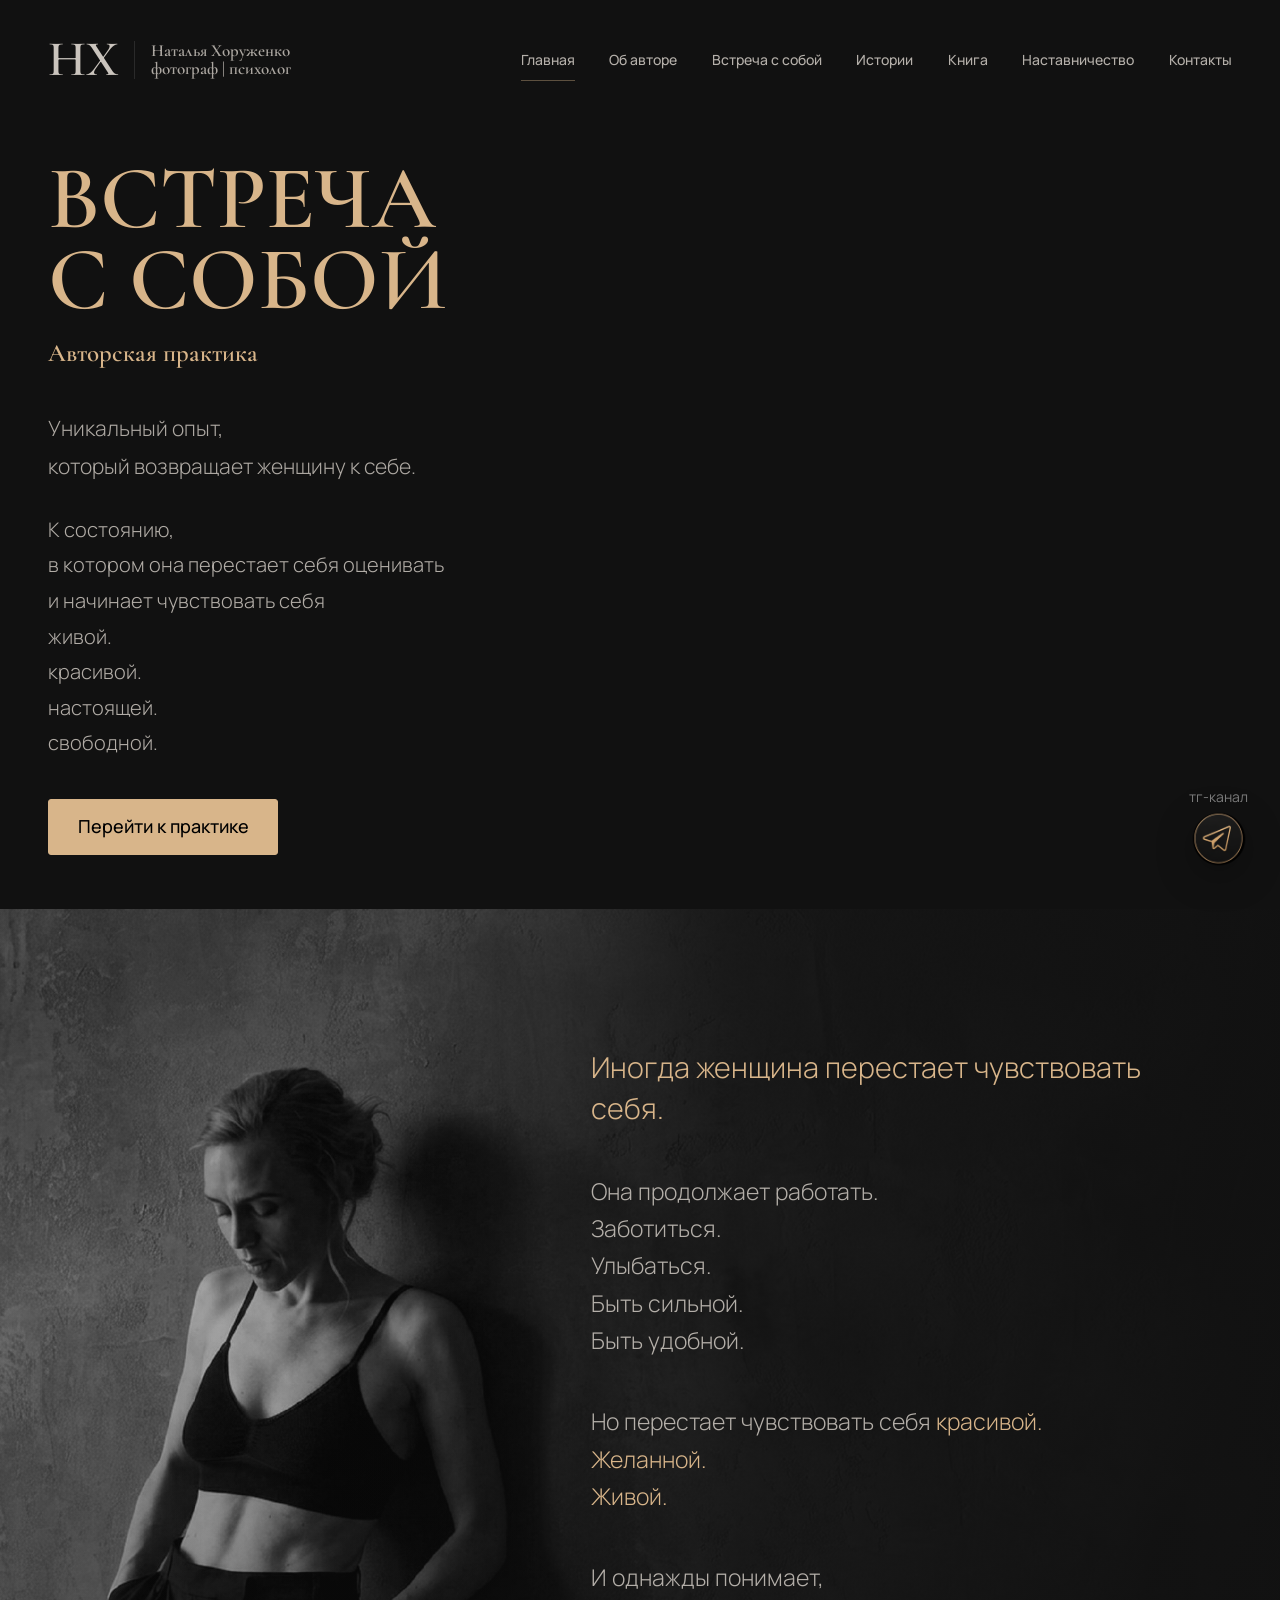
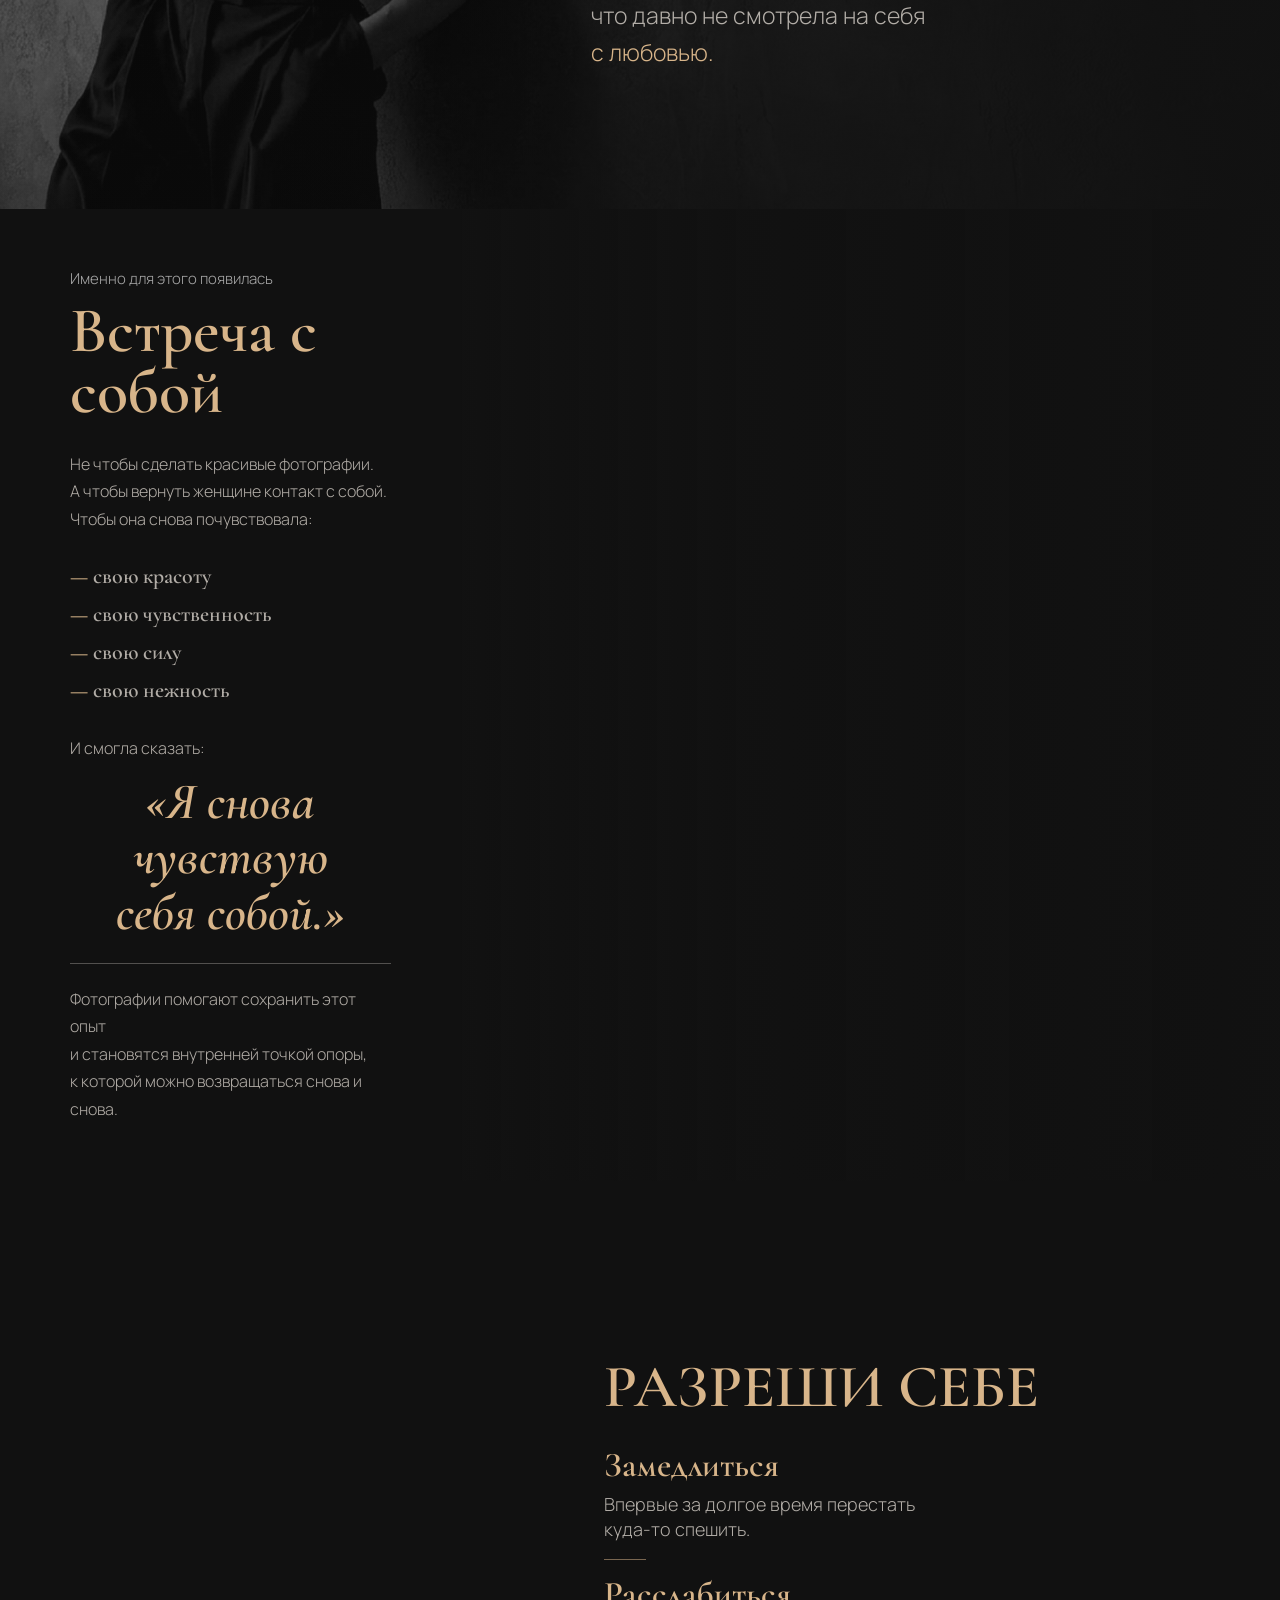
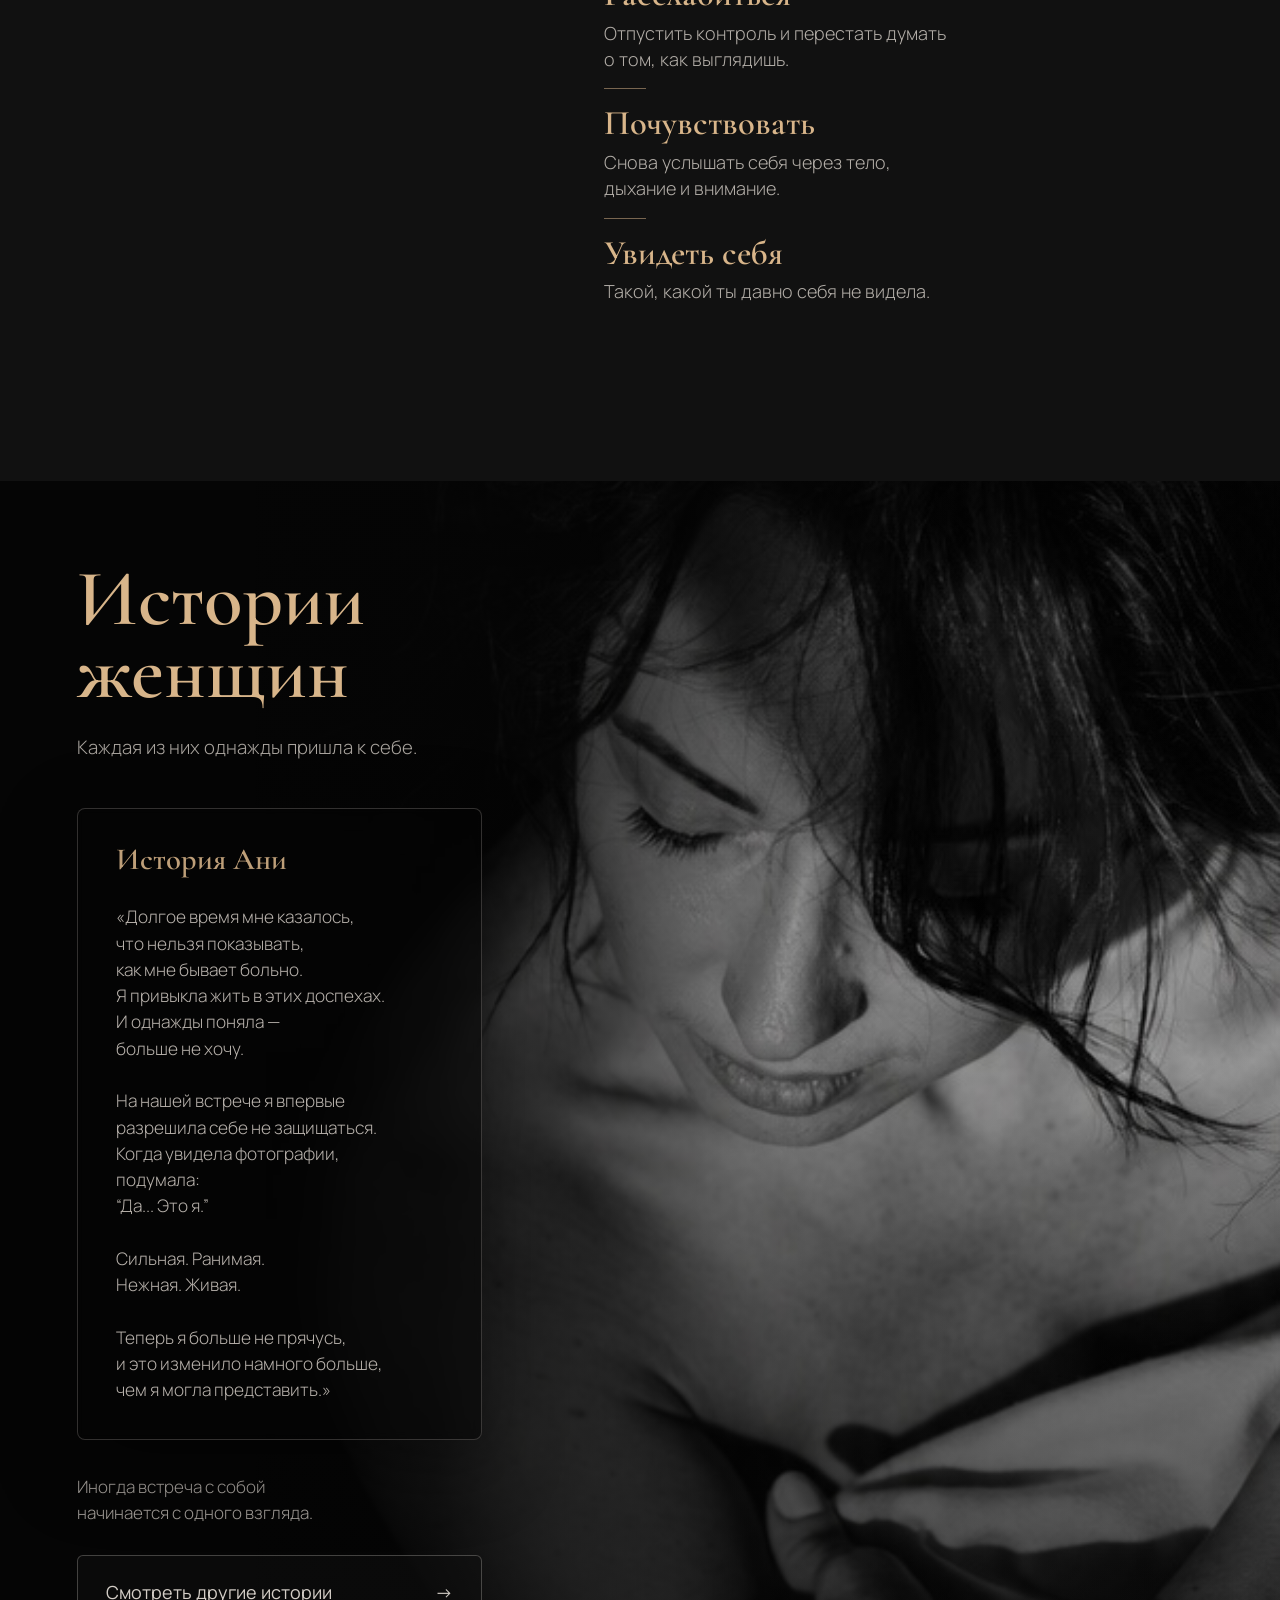
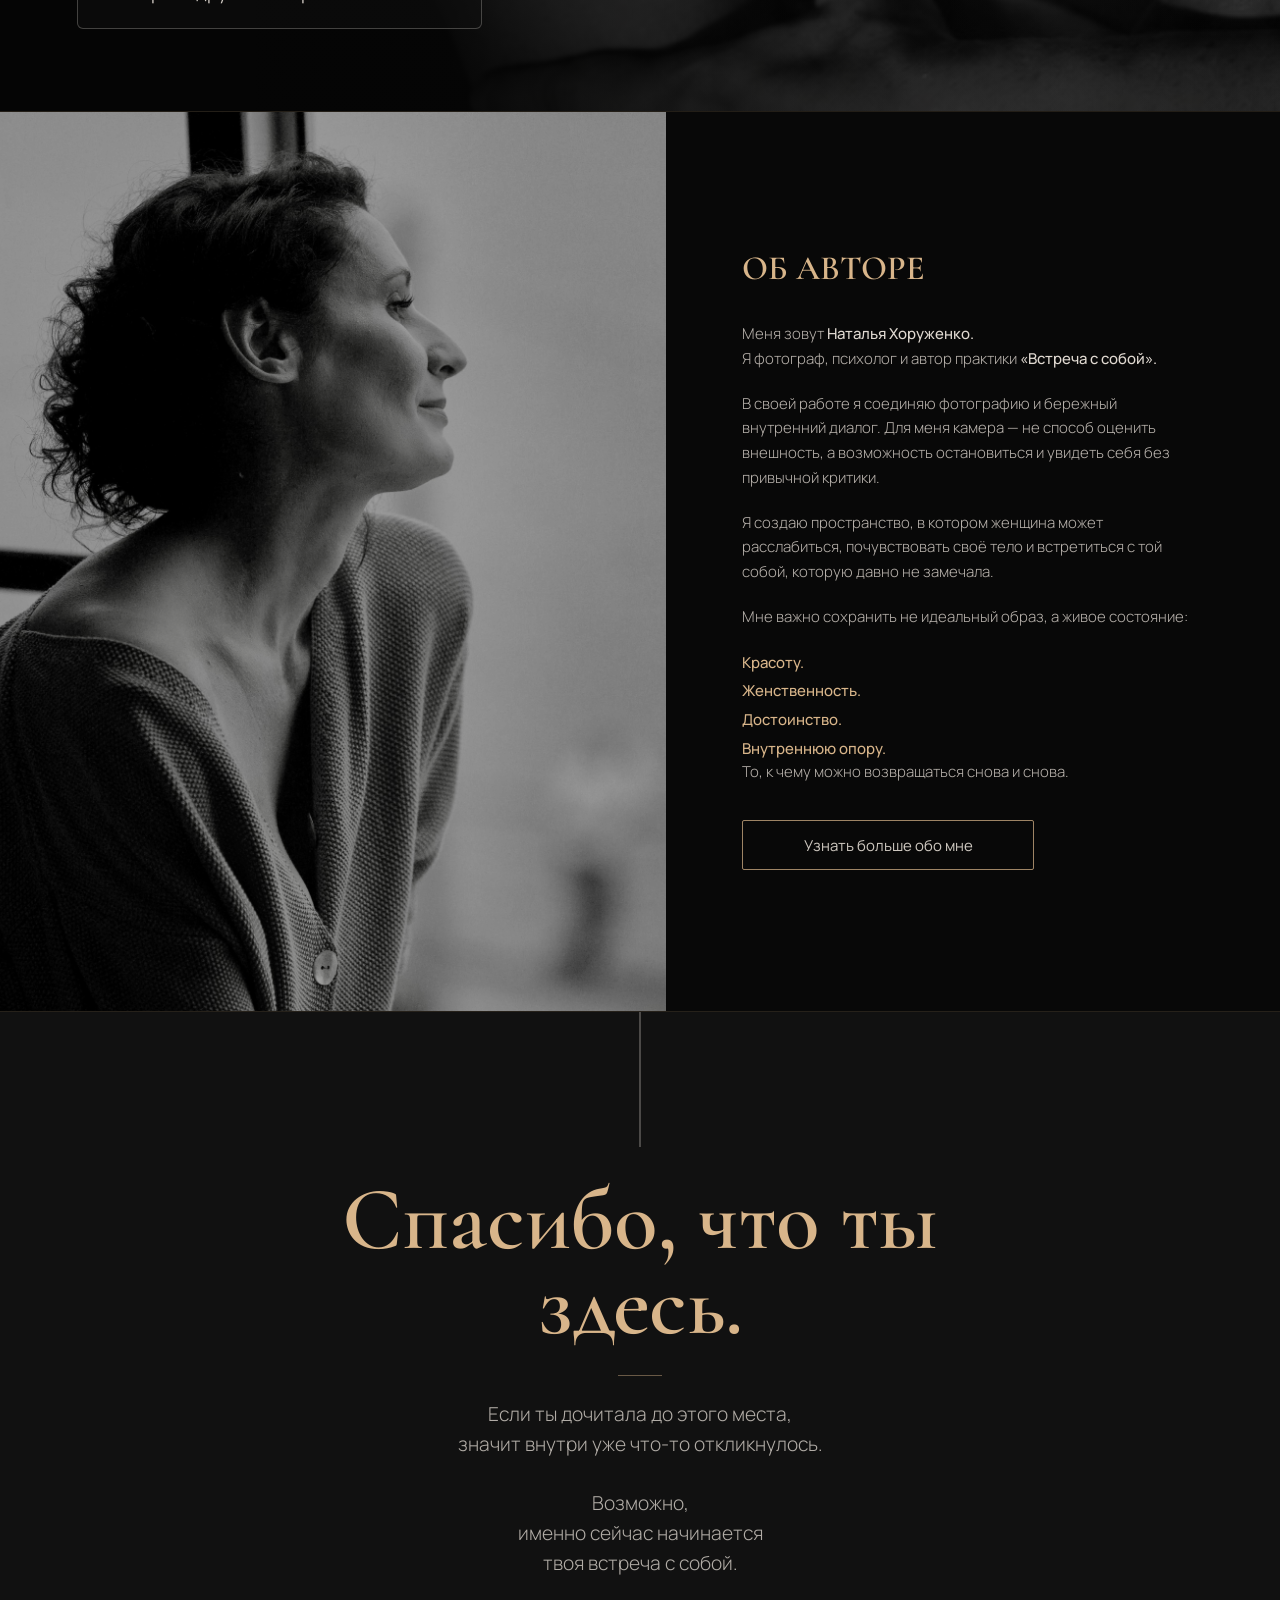
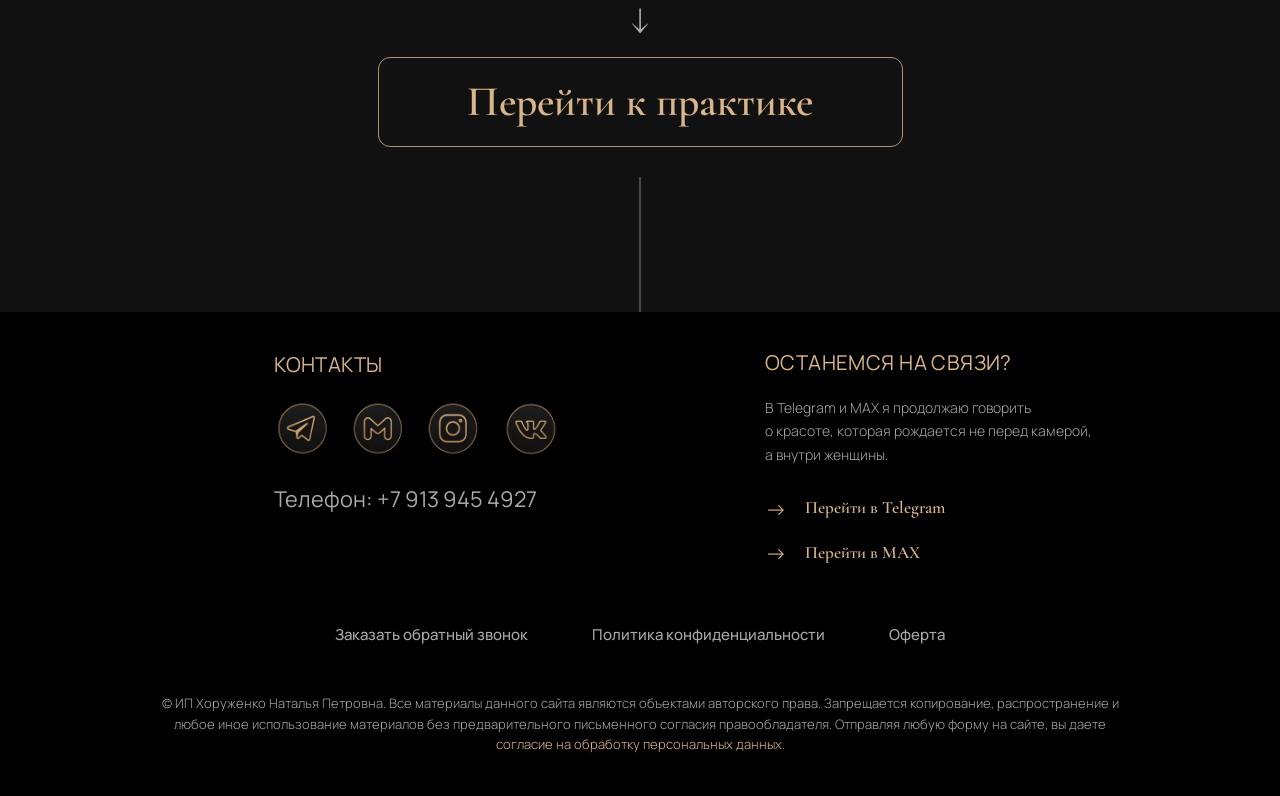
==== commit 22df3ed7: "Deploy new stories and shared footer" ====
--- a/index.html
+++ b/index.html
@@ -10,7 +10,7 @@
     <link rel="stylesheet" href="mobile-menu.css?v=20260720" />
     <link rel="stylesheet" href="home-runtime.css?v=20260720" />
     <script src="mobile-menu.js?v=20260720" defer></script>
-    <script src="home-runtime.js?v=20260720" defer></script>
+    <script src="home-runtime.js?v=20260720-2" defer></script>
     <style>
       :root {
         --graphite: #111111;
@@ -69,6 +69,7 @@
         height: 100%;
         object-fit: cover;
         object-position: 52% 50%;
+        filter: brightness(0.8);
         transform: scale(1.02);
       }
 
@@ -692,14 +693,14 @@
         text-decoration: none;
         font-size: 18px;
         font-weight: 400;
-        transition: color 180ms ease, border-color 180ms ease, background 180ms ease;
+        transition: color 180ms ease, background 180ms ease, border-color 180ms ease;
       }
 
       .women-story-link:hover,
       .women-story-link:focus-visible {
-        color: var(--gold);
-        border-color: rgba(216, 181, 138, 0.72);
-        background: rgba(17, 17, 17, 0.78);
+        color: #080808;
+        border-color: var(--gold);
+        background: var(--gold);
       }
 
       .women-story-section.with-animation .women-story-content {
@@ -711,6 +712,115 @@
       .women-story-section.is-visible .women-story-content {
         opacity: 1;
         transform: translateY(0);
+      }
+
+      .author-intro-section {
+        min-height: 100vh;
+        min-height: 100svh;
+        display: grid;
+        grid-template-columns: minmax(0, 52%) minmax(460px, 48%);
+        overflow: hidden;
+        background: #080808;
+        border-bottom: 1px solid rgba(216, 181, 138, 0.14);
+      }
+
+      .author-intro-photo {
+        min-height: 100%;
+        background-color: #101010;
+        background-image: url("img/home-author.jpg");
+        background-repeat: no-repeat;
+        background-size: cover;
+        background-position: 50% center;
+        filter: brightness(0.65);
+      }
+
+      .author-intro-copy {
+        display: flex;
+        flex-direction: column;
+        justify-content: center;
+        padding: 72px clamp(52px, 6vw, 104px);
+      }
+
+      .author-intro-title {
+        margin: 0 0 36px;
+        color: var(--gold);
+        font-family: "Cormorant Garamond", Georgia, serif;
+        font-size: clamp(34px, 2.5vw, 42px);
+        font-weight: 600;
+        line-height: 1;
+        text-transform: uppercase;
+      }
+
+      .author-intro-text {
+        margin: 0;
+        color: rgba(233, 226, 218, 0.78);
+        font-size: clamp(15px, 1.05vw, 17px);
+        font-weight: 300;
+        line-height: 1.65;
+      }
+
+      .author-intro-text + .author-intro-text {
+        margin-top: 20px;
+      }
+
+      .author-intro-text strong {
+        color: rgba(233, 226, 218, 0.96);
+        font-weight: 500;
+      }
+
+      .author-intro-values {
+        display: grid;
+        gap: 7px;
+        margin: 22px 0 0;
+        padding: 0;
+        color: var(--gold);
+        font-size: clamp(15px, 1.05vw, 17px);
+        font-weight: 500;
+        line-height: 1.45;
+        list-style: none;
+      }
+
+      .author-intro-button {
+        display: inline-flex;
+        align-items: center;
+        justify-content: center;
+        width: min(292px, 100%);
+        min-height: 50px;
+        margin-top: 36px;
+        padding: 13px 24px;
+        border: 1px solid rgba(216, 181, 138, 0.72);
+        border-radius: 2px;
+        color: rgba(233, 226, 218, 0.88);
+        background: transparent;
+        text-decoration: none;
+        font-size: 15px;
+        font-weight: 400;
+        transition: color 180ms ease, background 180ms ease, border-color 180ms ease;
+      }
+
+      .author-intro-button:hover,
+      .author-intro-button:focus-visible {
+        color: #080808;
+        border-color: var(--gold);
+        background: var(--gold);
+      }
+
+      .author-intro-section.with-animation .author-intro-photo {
+        opacity: 0;
+        transform: scale(1.025);
+        transition: opacity 1s ease, transform 1.2s ease;
+      }
+
+      .author-intro-section.with-animation .author-intro-copy {
+        opacity: 0;
+        transform: translateY(30px);
+        transition: opacity 900ms ease 120ms, transform 900ms ease 120ms;
+      }
+
+      .author-intro-section.is-visible .author-intro-photo,
+      .author-intro-section.is-visible .author-intro-copy {
+        opacity: 1;
+        transform: none;
       }
 
       .closing-section {
@@ -1227,6 +1337,15 @@
             linear-gradient(90deg, rgba(5, 5, 5, 0.82) 0%, rgba(5, 5, 5, 0.62) 48%, rgba(5, 5, 5, 0.32) 100%),
             linear-gradient(180deg, rgba(5, 5, 5, 0.3) 0%, rgba(5, 5, 5, 0.42) 42%, rgba(5, 5, 5, 0.94) 100%);
         }
+
+        .author-intro-section {
+          grid-template-columns: minmax(0, 48%) minmax(420px, 52%);
+        }
+
+        .author-intro-copy {
+          padding-right: 36px;
+          padding-left: 36px;
+        }
       }
 
       @media (min-width: 981px) and (max-height: 790px) {
@@ -1319,6 +1438,28 @@
         .women-story-card {
           padding-top: 28px;
           padding-bottom: 30px;
+        }
+
+        .author-intro-copy {
+          padding-top: 46px;
+          padding-bottom: 46px;
+        }
+
+        .author-intro-title {
+          margin-bottom: 24px;
+          font-size: 32px;
+        }
+
+        .author-intro-text + .author-intro-text {
+          margin-top: 14px;
+        }
+
+        .author-intro-values {
+          margin-top: 16px;
+        }
+
+        .author-intro-button {
+          margin-top: 24px;
         }
 
       }
@@ -1434,6 +1575,47 @@
           margin-top: 22px;
           padding: 14px 18px;
           font-size: 15px;
+        }
+
+        .author-intro-section {
+          min-height: auto;
+          grid-template-columns: 1fr;
+          grid-template-rows: minmax(460px, 66svh) auto;
+        }
+
+        .author-intro-photo {
+          min-height: 0;
+          background-position: 52% center;
+        }
+
+        .author-intro-copy {
+          padding: 52px 22px 58px;
+        }
+
+        .author-intro-title {
+          margin-bottom: 30px;
+          font-size: 35px;
+        }
+
+        .author-intro-text {
+          font-size: 15px;
+          line-height: 1.62;
+        }
+
+        .author-intro-text + .author-intro-text {
+          margin-top: 18px;
+        }
+
+        .author-intro-values {
+          gap: 6px;
+          margin-top: 20px;
+          font-size: 15px;
+        }
+
+        .author-intro-button {
+          width: 100%;
+          min-height: 54px;
+          margin-top: 32px;
         }
 
         .video-wrap video {
@@ -2086,6 +2268,24 @@
           <a class="women-story-link" href="Portfolio.html">Смотреть другие истории <span aria-hidden="true">→</span></a>
         </div>
       </section>
+      <section class="author-intro-section" id="author-intro">
+        <div class="author-intro-photo" role="img" aria-label="Наталья Хоруженко, фотограф и психолог"></div>
+        <div class="author-intro-copy">
+          <h2 class="author-intro-title">Об авторе</h2>
+          <p class="author-intro-text">Меня зовут <strong>Наталья Хоруженко.</strong><br />Я фотограф, психолог и автор практики <strong>«Встреча с собой».</strong></p>
+          <p class="author-intro-text">В своей работе я соединяю фотографию и бережный внутренний диалог. Для меня камера — не способ оценить внешность, а возможность остановиться и увидеть себя без привычной критики.</p>
+          <p class="author-intro-text">Я создаю пространство, в котором женщина может расслабиться, почувствовать своё тело и встретиться с той собой, которую давно не замечала.</p>
+          <p class="author-intro-text">Мне важно сохранить не идеальный образ, а живое состояние:</p>
+          <ul class="author-intro-values">
+            <li>Красоту.</li>
+            <li>Женственность.</li>
+            <li>Достоинство.</li>
+            <li>Внутреннюю опору.</li>
+          </ul>
+          <p class="author-intro-text">То, к чему можно возвращаться снова и снова.</p>
+          <a class="author-intro-button" href="about.html">Узнать больше обо мне</a>
+        </div>
+      </section>
       <section class="closing-section" id="closing">
         <div class="closing-inner">
           <h2 class="closing-title">Спасибо, что ты здесь.</h2>
